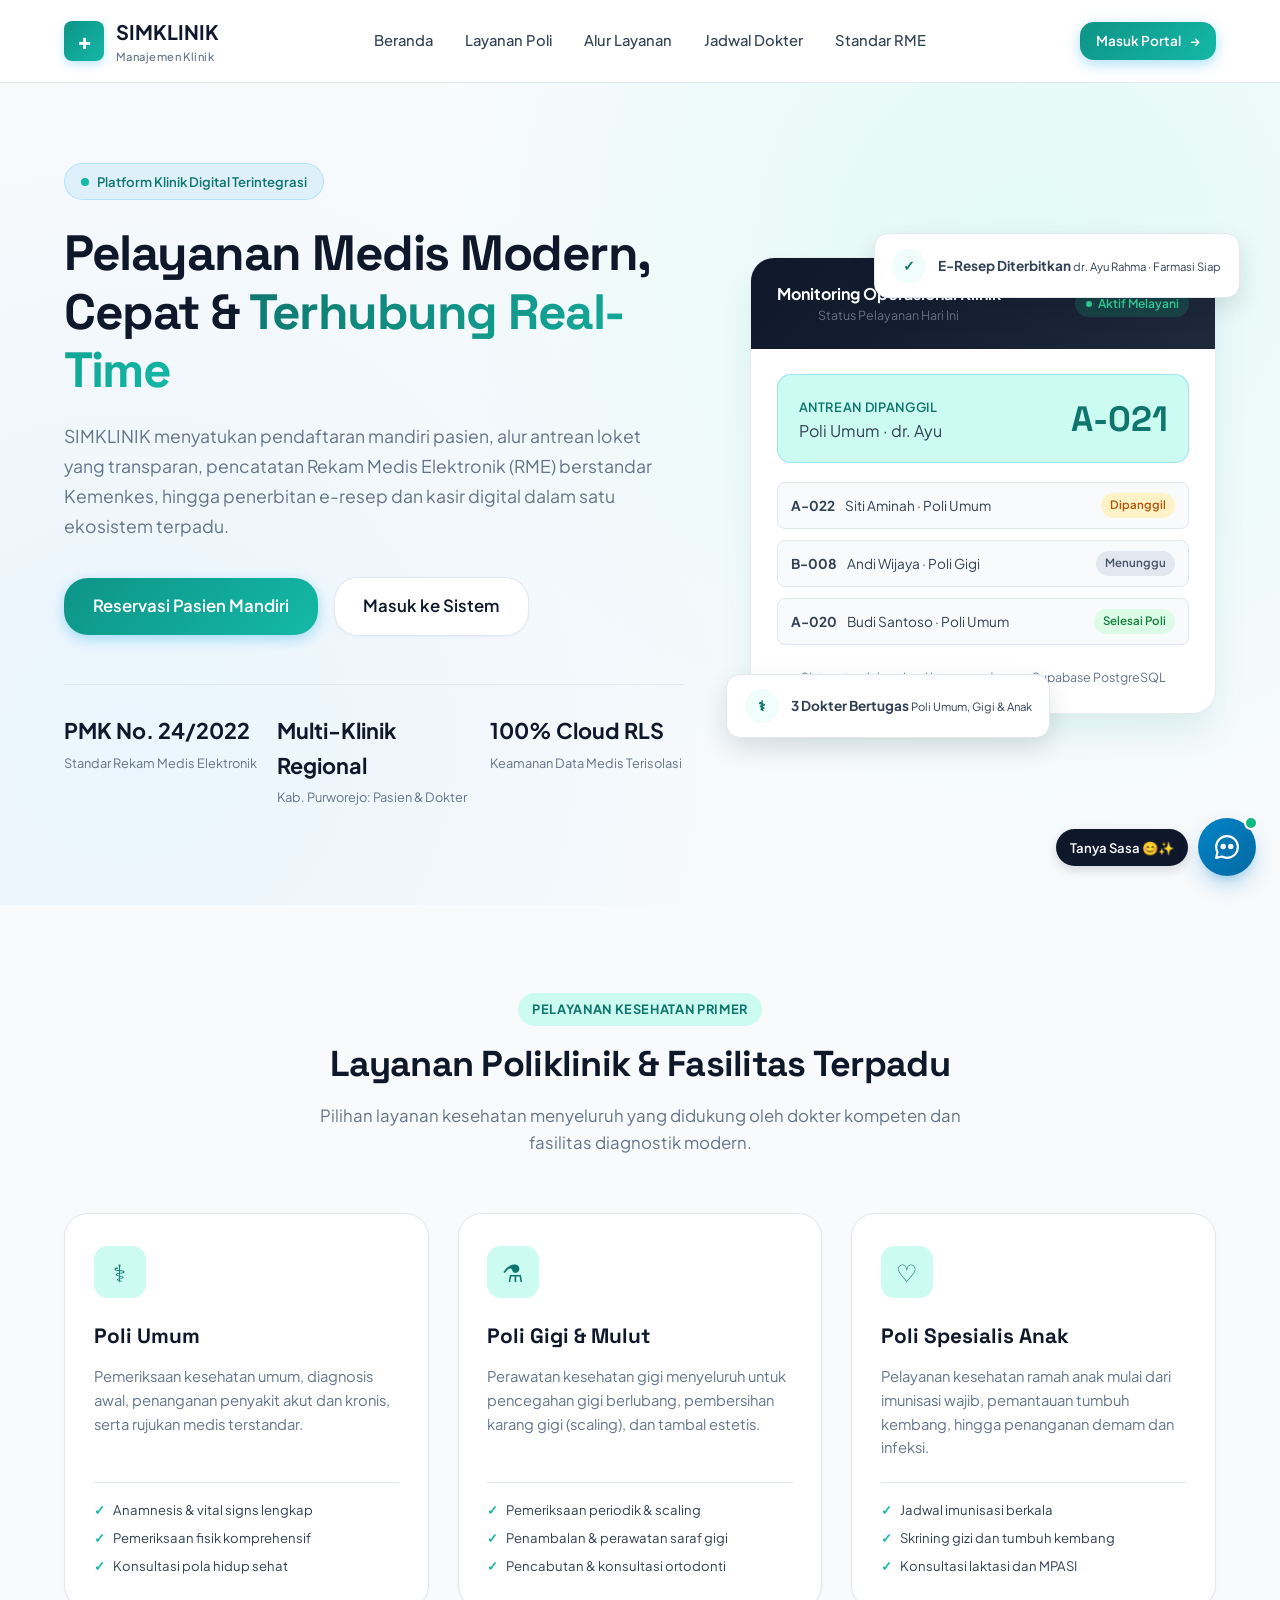
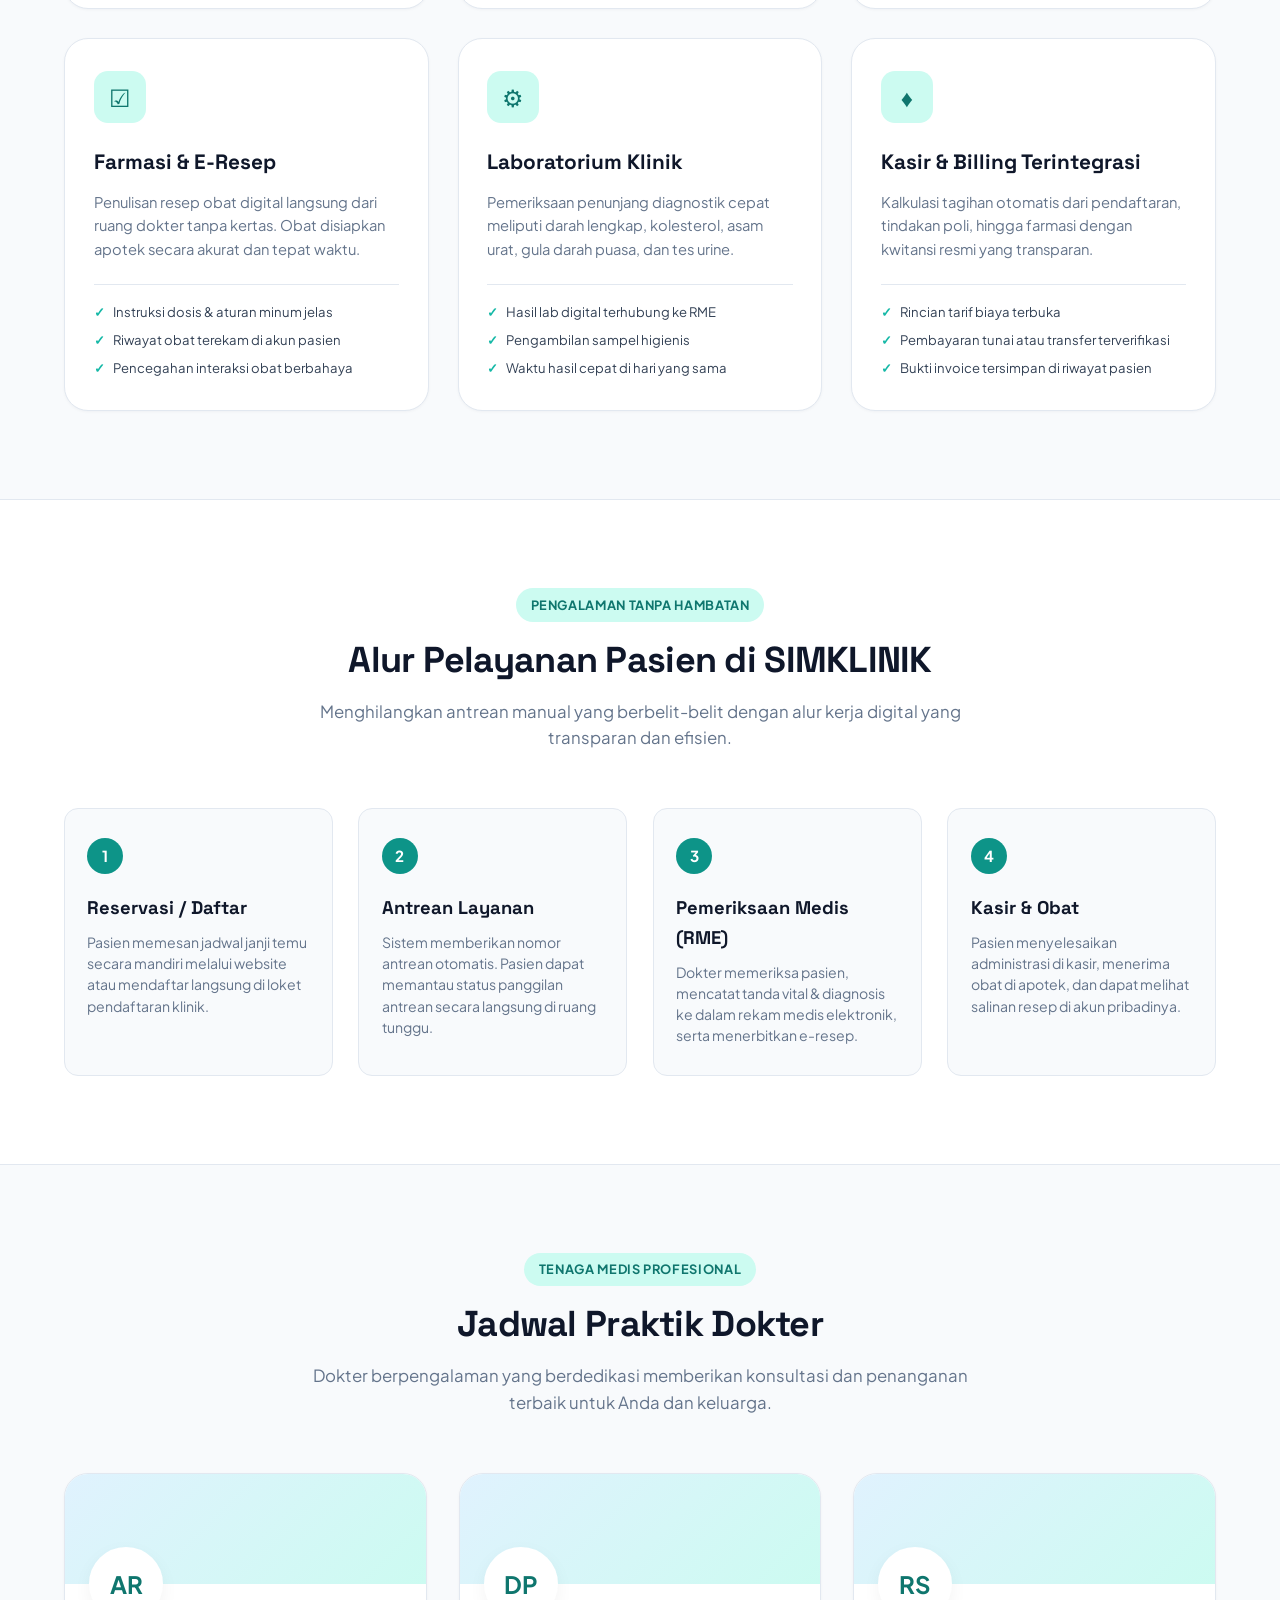
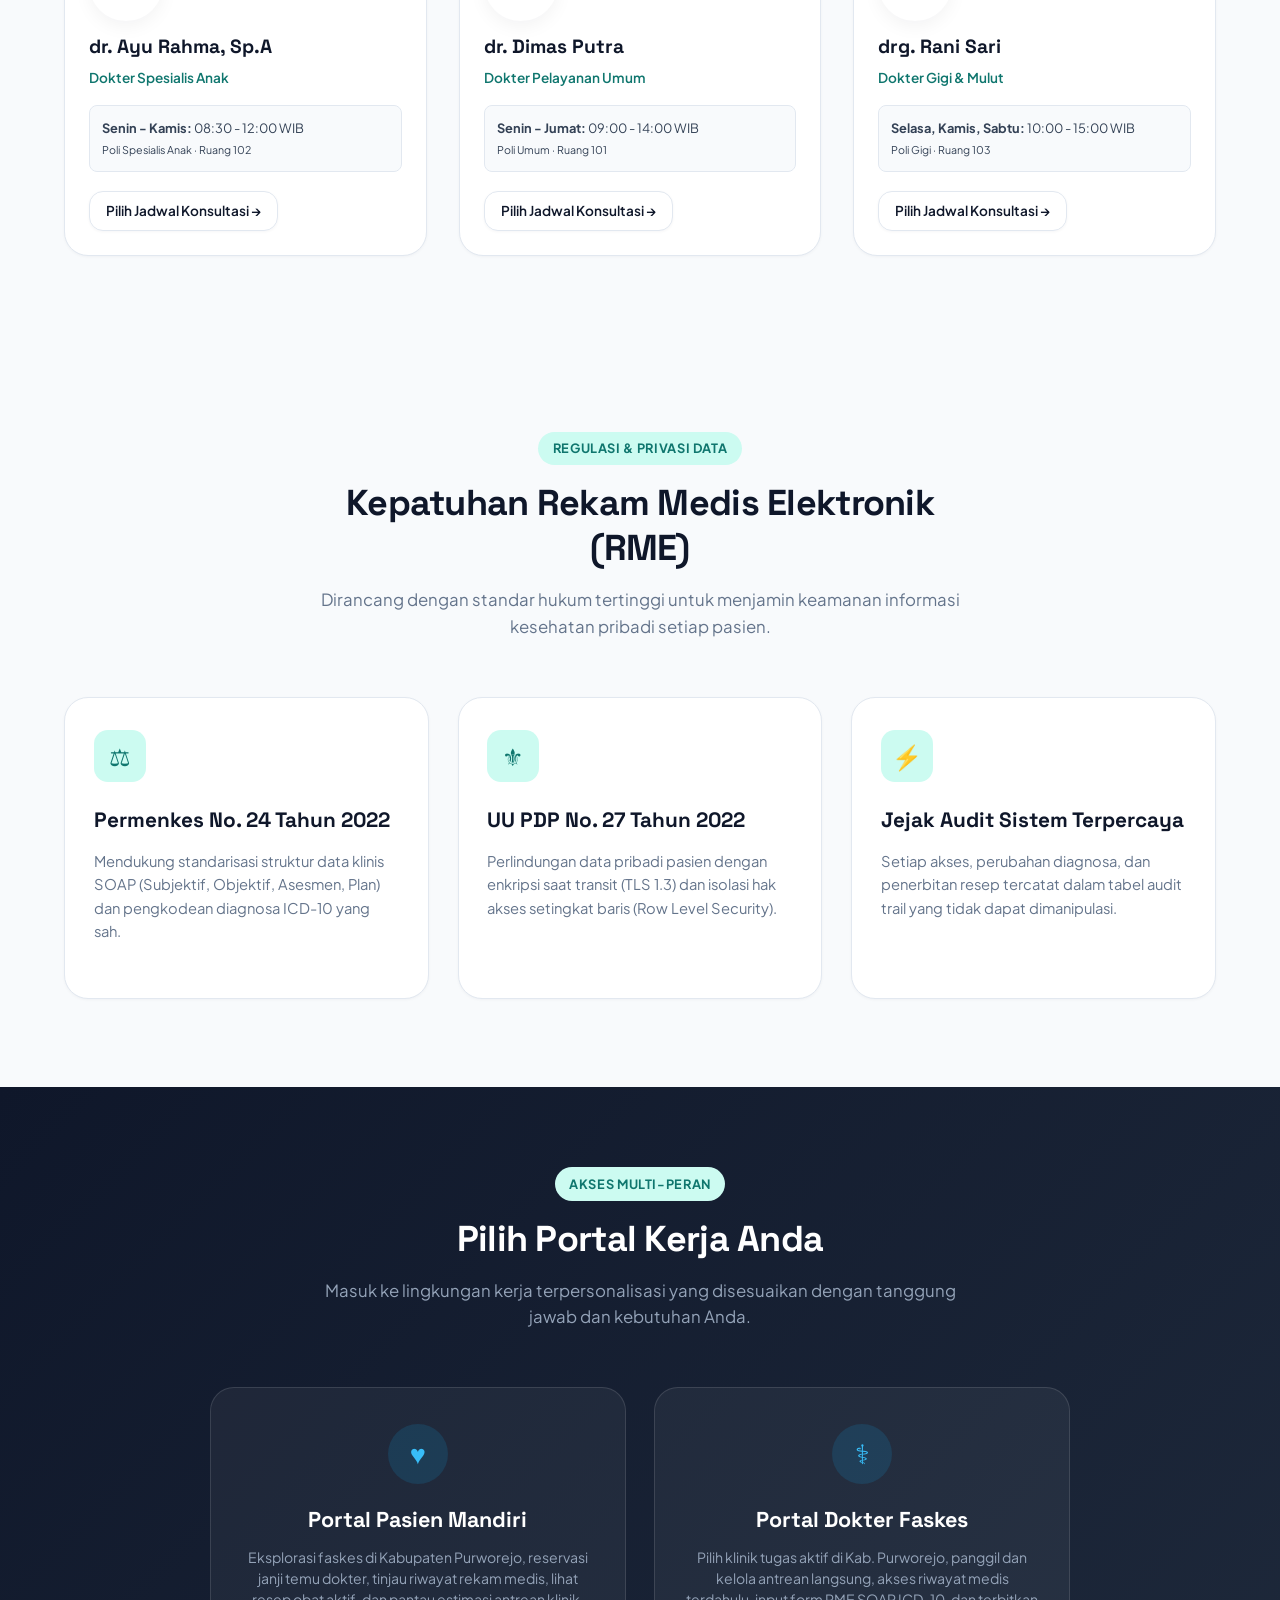
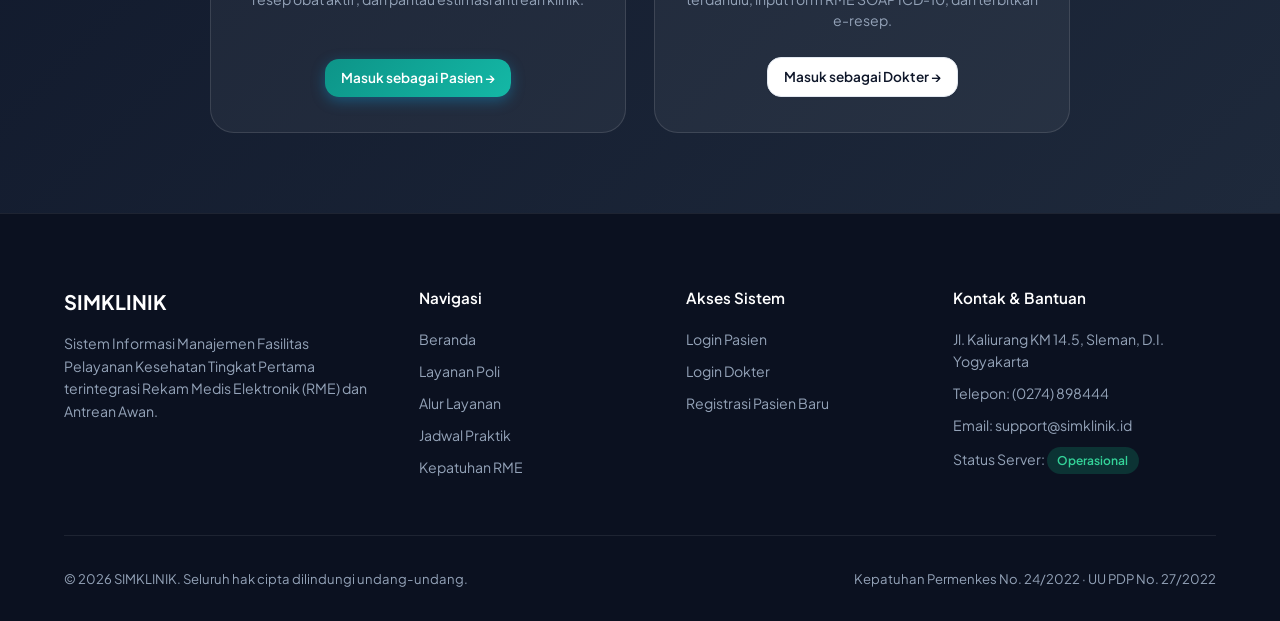
==== index.html @ dd44f73e "refactor: clean unused code, streamline to 2-role Purworejo multi-clinic architecture, and publish P" ====
<!doctype html>
<html lang="id">
  <head>
    <meta charset="UTF-8" />
    <meta name="viewport" content="width=device-width, initial-scale=1.0" />
    <meta
      name="description"
      content="SIMKLINIK - Sistem Informasi Manajemen Pelayanan Klinik Modern Terpadu dengan Rekam Medis Elektronik (RME) dan Antrean Real-time."
    />
    <title>SIMKLINIK — Sistem Informasi Manajemen Klinik Terpadu</title>
    <link rel="icon" href="data:image/svg+xml,<svg xmlns='http://www.w3.org/2000/svg' viewBox='0 0 24 24' fill='%230ea5e9'><path d='M19 10.5h-5.5V5a1.5 1.5 0 0 0-3 0v5.5H5a1.5 1.5 0 0 0 0 3h5.5V19a1.5 1.5 0 0 0 3 0v-5.5H19a1.5 1.5 0 0 0 0-3z'/></svg>" />

    <link rel="preconnect" href="https://fonts.googleapis.com" />
    <link rel="preconnect" href="https://fonts.gstatic.com" crossorigin />
    <link
      href="https://fonts.googleapis.com/css2?family=Plus+Jakarta+Sans:wght@400;500;600;700;800&family=Space+Grotesk:wght@600;700;800&display=swap"
      rel="stylesheet"
    />

    <link rel="stylesheet" href="assets/css/landing.css" />
    <link rel="stylesheet" href="assets/css/ai-chat.css" />
  </head>

  <body>
    <!-- ============================================================
         NAVBAR
    ============================================================ -->
    <header class="navbar">
      <div class="container nav-container">
        <a href="index.html" class="brand" aria-label="Beranda SIMKLINIK">
          <div class="brand-icon">+</div>
          <div class="brand-text">
            <span>SIMKLINIK</span>
            <small>Manajemen Klinik</small>
          </div>
        </a>

        <nav class="nav-links" id="navLinks" aria-label="Navigasi Utama">
          <a href="#hero" class="nav-link">Beranda</a>
          <a href="#layanan" class="nav-link">Layanan Poli</a>
          <a href="#alur" class="nav-link">Alur Layanan</a>
          <a href="#dokter" class="nav-link">Jadwal Dokter</a>
          <a href="#rme" class="nav-link">Standar RME</a>
        </nav>

        <div class="nav-actions">
          <a href="login.html" class="btn btn-primary btn-sm" id="navLoginBtn">
            Masuk Portal <span>&rarr;</span>
          </a>
          <button
            class="mobile-menu-toggle"
            id="mobileMenuToggle"
            aria-label="Buka menu navigasi"
          >
            &#9776;
          </button>
        </div>
      </div>
    </header>

    <main>
      <!-- ============================================================
           HERO SECTION
      ============================================================ -->
      <section class="hero-section" id="hero">
        <div class="container hero-grid">
          <div class="hero-content">
            <div class="hero-tag">
              <span class="hero-tag-pulse" aria-hidden="true"></span>
              <span>Platform Klinik Digital Terintegrasi</span>
            </div>

            <h1 class="hero-title">
              Pelayanan Medis Modern, Cepat &amp;
              <span class="hero-title-highlight">Terhubung Real-Time</span>
            </h1>

            <p class="hero-desc">
              SIMKLINIK menyatukan pendaftaran mandiri pasien, alur antrean loket
              yang transparan, pencatatan Rekam Medis Elektronik (RME) berstandar
              Kemenkes, hingga penerbitan e-resep dan kasir digital dalam satu
              ekosistem terpadu.
            </p>

            <div class="hero-cta">
              <a
                href="login.html?role=pasien"
                class="btn btn-primary btn-lg"
                id="heroPatientCta"
              >
                Reservasi Pasien Mandiri
              </a>
              <a href="login.html" class="btn btn-secondary btn-lg" id="heroLoginCta">
                Masuk ke Sistem
              </a>
            </div>

            <div class="hero-badges">
              <div class="badge-item">
                <strong>PMK No. 24/2022</strong>
                <span>Standar Rekam Medis Elektronik</span>
              </div>
              <div class="badge-item">
                <strong>Multi-Klinik Regional</strong>
                <span>Kab. Purworejo: Pasien &amp; Dokter</span>
              </div>
              <div class="badge-item">
                <strong>100% Cloud RLS</strong>
                <span>Keamanan Data Medis Terisolasi</span>
              </div>
            </div>
          </div>

          <!-- Hero Widget Preview -->
          <div class="hero-widget">
            <!-- Decorative floating cards -->
            <div class="float-card float-card-top" aria-hidden="true">
              <div class="float-icon">&check;</div>
              <div>
                <strong>E-Resep Diterbitkan</strong>
                <small>dr. Ayu Rahma &middot; Farmasi Siap</small>
              </div>
            </div>

            <div class="preview-card">
              <div class="preview-card-header">
                <div>
                  <strong>Monitoring Operasional Klinik</strong>
                  <p class="preview-footer-note">Status Pelayanan Hari Ini</p>
                </div>
                <div class="preview-status">
                  <span class="preview-status-dot" aria-hidden="true"></span>
                  <span>Aktif Melayani</span>
                </div>
              </div>

              <div class="preview-card-body">
                <div class="queue-highlight">
                  <div>
                    <span class="queue-highlight-label">Antrean Dipanggil</span>
                    <p>Poli Umum &middot; dr. Ayu</p>
                  </div>
                  <div class="queue-highlight-num">A-021</div>
                </div>

                <div class="queue-mini-list">
                  <div class="mini-row">
                    <div class="mini-row-left">
                      <strong>A-022</strong>
                      <span>Siti Aminah &middot; Poli Umum</span>
                    </div>
                    <span class="pill-status pill-called">Dipanggil</span>
                  </div>

                  <div class="mini-row">
                    <div class="mini-row-left">
                      <strong>B-008</strong>
                      <span>Andi Wijaya &middot; Poli Gigi</span>
                    </div>
                    <span class="pill-status pill-waiting">Menunggu</span>
                  </div>

                  <div class="mini-row">
                    <div class="mini-row-left">
                      <strong>A-020</strong>
                      <span>Budi Santoso &middot; Poli Umum</span>
                    </div>
                    <span class="pill-status pill-done">Selesai Poli</span>
                  </div>
                </div>

                <p class="preview-footer-note">
                  Sistem tersinkronisasi langsung dengan Supabase PostgreSQL
                </p>
              </div>
            </div>

            <div class="float-card float-card-bottom" aria-hidden="true">
              <div class="float-icon">&#9877;</div>
              <div>
                <strong>3 Dokter Bertugas</strong>
                <small>Poli Umum, Gigi &amp; Anak</small>
              </div>
            </div>
          </div>
        </div>
      </section>

      <!-- ============================================================
           SERVICES SECTION (LAYANAN POLI)
      ============================================================ -->
      <section class="section" id="layanan">
        <div class="container">
          <div class="section-header">
            <span class="section-badge">Pelayanan Kesehatan Primer</span>
            <h2 class="section-title">Layanan Poliklinik &amp; Fasilitas Terpadu</h2>
            <p class="section-desc">
              Pilihan layanan kesehatan menyeluruh yang didukung oleh dokter
              kompeten dan fasilitas diagnostik modern.
            </p>
          </div>

          <div class="services-grid">
            <article class="service-card">
              <div class="service-icon-box">&#9877;</div>
              <h3>Poli Umum</h3>
              <p>
                Pemeriksaan kesehatan umum, diagnosis awal, penanganan penyakit
                akut dan kronis, serta rujukan medis terstandar.
              </p>
              <ul class="service-features">
                <li>Anamnesis &amp; vital signs lengkap</li>
                <li>Pemeriksaan fisik komprehensif</li>
                <li>Konsultasi pola hidup sehat</li>
              </ul>
            </article>

            <article class="service-card">
              <div class="service-icon-box">&#9879;</div>
              <h3>Poli Gigi &amp; Mulut</h3>
              <p>
                Perawatan kesehatan gigi menyeluruh untuk pencegahan gigi
                berlubang, pembersihan karang gigi (scaling), dan tambal estetis.
              </p>
              <ul class="service-features">
                <li>Pemeriksaan periodik &amp; scaling</li>
                <li>Penambalan &amp; perawatan saraf gigi</li>
                <li>Pencabutan &amp; konsultasi ortodonti</li>
              </ul>
            </article>

            <article class="service-card">
              <div class="service-icon-box">&#9825;</div>
              <h3>Poli Spesialis Anak</h3>
              <p>
                Pelayanan kesehatan ramah anak mulai dari imunisasi wajib,
                pemantauan tumbuh kembang, hingga penanganan demam dan infeksi.
              </p>
              <ul class="service-features">
                <li>Jadwal imunisasi berkala</li>
                <li>Skrining gizi dan tumbuh kembang</li>
                <li>Konsultasi laktasi dan MPASI</li>
              </ul>
            </article>

            <article class="service-card">
              <div class="service-icon-box">&#9745;</div>
              <h3>Farmasi &amp; E-Resep</h3>
              <p>
                Penulisan resep obat digital langsung dari ruang dokter tanpa
                kertas. Obat disiapkan apotek secara akurat dan tepat waktu.
              </p>
              <ul class="service-features">
                <li>Instruksi dosis &amp; aturan minum jelas</li>
                <li>Riwayat obat terekam di akun pasien</li>
                <li>Pencegahan interaksi obat berbahaya</li>
              </ul>
            </article>

            <article class="service-card">
              <div class="service-icon-box">&#9881;</div>
              <h3>Laboratorium Klinik</h3>
              <p>
                Pemeriksaan penunjang diagnostik cepat meliputi darah lengkap,
                kolesterol, asam urat, gula darah puasa, dan tes urine.
              </p>
              <ul class="service-features">
                <li>Hasil lab digital terhubung ke RME</li>
                <li>Pengambilan sampel higienis</li>
                <li>Waktu hasil cepat di hari yang sama</li>
              </ul>
            </article>

            <article class="service-card">
              <div class="service-icon-box">&#9830;</div>
              <h3>Kasir &amp; Billing Terintegrasi</h3>
              <p>
                Kalkulasi tagihan otomatis dari pendaftaran, tindakan poli,
                hingga farmasi dengan kwitansi resmi yang transparan.
              </p>
              <ul class="service-features">
                <li>Rincian tarif biaya terbuka</li>
                <li>Pembayaran tunai atau transfer terverifikasi</li>
                <li>Bukti invoice tersimpan di riwayat pasien</li>
              </ul>
            </article>
          </div>
        </div>
      </section>

      <!-- ============================================================
           WORKFLOW SECTION (ALUR LAYANAN)
      ============================================================ -->
      <section class="section workflow-section" id="alur">
        <div class="container">
          <div class="section-header">
            <span class="section-badge">Pengalaman Tanpa Hambatan</span>
            <h2 class="section-title">Alur Pelayanan Pasien di SIMKLINIK</h2>
            <p class="section-desc">
              Menghilangkan antrean manual yang berbelit-belit dengan alur kerja
              digital yang transparan dan efisien.
            </p>
          </div>

          <div class="workflow-steps">
            <div class="workflow-step">
              <div class="step-number">1</div>
              <h4>Reservasi / Daftar</h4>
              <p>
                Pasien memesan jadwal janji temu secara mandiri melalui website
                atau mendaftar langsung di loket pendaftaran klinik.
              </p>
            </div>

            <div class="workflow-step">
              <div class="step-number">2</div>
              <h4>Antrean Layanan</h4>
              <p>
                Sistem memberikan nomor antrean otomatis. Pasien dapat memantau
                status panggilan antrean secara langsung di ruang tunggu.
              </p>
            </div>

            <div class="workflow-step">
              <div class="step-number">3</div>
              <h4>Pemeriksaan Medis (RME)</h4>
              <p>
                Dokter memeriksa pasien, mencatat tanda vital &amp; diagnosis
                ke dalam rekam medis elektronik, serta menerbitkan e-resep.
              </p>
            </div>

            <div class="workflow-step">
              <div class="step-number">4</div>
              <h4>Kasir &amp; Obat</h4>
              <p>
                Pasien menyelesaikan administrasi di kasir, menerima obat di
                apotek, dan dapat melihat salinan resep di akun pribadinya.
              </p>
            </div>
          </div>
        </div>
      </section>

      <!-- ============================================================
           DOCTORS SECTION (DOKTER & JADWAL)
      ============================================================ -->
      <section class="section" id="dokter">
        <div class="container">
          <div class="section-header">
            <span class="section-badge">Tenaga Medis Profesional</span>
            <h2 class="section-title">Jadwal Praktik Dokter</h2>
            <p class="section-desc">
              Dokter berpengalaman yang berdedikasi memberikan konsultasi dan
              penanganan terbaik untuk Anda dan keluarga.
            </p>
          </div>

          <div class="doctors-grid">
            <article class="doctor-card">
              <div class="doctor-card-top">
                <div class="doctor-avatar-circle">AR</div>
              </div>
              <div class="doctor-card-body">
                <h3 class="doctor-name">dr. Ayu Rahma, Sp.A</h3>
                <p class="doctor-spec">Dokter Spesialis Anak</p>
                <div class="doctor-schedule-box">
                  <strong>Senin - Kamis:</strong> 08:30 - 12:00 WIB<br />
                  <small>Poli Spesialis Anak &middot; Ruang 102</small>
                </div>
                <a
                  href="login.html?role=pasien"
                  class="btn btn-secondary btn-sm"
                >
                  Pilih Jadwal Konsultasi &rarr;
                </a>
              </div>
            </article>

            <article class="doctor-card">
              <div class="doctor-card-top">
                <div class="doctor-avatar-circle">DP</div>
              </div>
              <div class="doctor-card-body">
                <h3 class="doctor-name">dr. Dimas Putra</h3>
                <p class="doctor-spec">Dokter Pelayanan Umum</p>
                <div class="doctor-schedule-box">
                  <strong>Senin - Jumat:</strong> 09:00 - 14:00 WIB<br />
                  <small>Poli Umum &middot; Ruang 101</small>
                </div>
                <a
                  href="login.html?role=pasien"
                  class="btn btn-secondary btn-sm"
                >
                  Pilih Jadwal Konsultasi &rarr;
                </a>
              </div>
            </article>

            <article class="doctor-card">
              <div class="doctor-card-top">
                <div class="doctor-avatar-circle">RS</div>
              </div>
              <div class="doctor-card-body">
                <h3 class="doctor-name">drg. Rani Sari</h3>
                <p class="doctor-spec">Dokter Gigi &amp; Mulut</p>
                <div class="doctor-schedule-box">
                  <strong>Selasa, Kamis, Sabtu:</strong> 10:00 - 15:00 WIB<br />
                  <small>Poli Gigi &middot; Ruang 103</small>
                </div>
                <a
                  href="login.html?role=pasien"
                  class="btn btn-secondary btn-sm"
                >
                  Pilih Jadwal Konsultasi &rarr;
                </a>
              </div>
            </article>
          </div>
        </div>
      </section>

      <!-- ============================================================
           RME COMPLIANCE SECTION
      ============================================================ -->
      <section class="section" id="rme">
        <div class="container">
          <div class="section-header">
            <span class="section-badge">Regulasi &amp; Privasi Data</span>
            <h2 class="section-title">
              Kepatuhan Rekam Medis Elektronik (RME)
            </h2>
            <p class="section-desc">
              Dirancang dengan standar hukum tertinggi untuk menjamin keamanan
              informasi kesehatan pribadi setiap pasien.
            </p>
          </div>

          <div class="services-grid">
            <article class="service-card">
              <div class="service-icon-box">&#9878;</div>
              <h3>Permenkes No. 24 Tahun 2022</h3>
              <p>
                Mendukung standarisasi struktur data klinis SOAP (Subjektif,
                Objektif, Asesmen, Plan) dan pengkodean diagnosa ICD-10 yang sah.
              </p>
            </article>

            <article class="service-card">
              <div class="service-icon-box">&#9884;</div>
              <h3>UU PDP No. 27 Tahun 2022</h3>
              <p>
                Perlindungan data pribadi pasien dengan enkripsi saat transit
                (TLS 1.3) dan isolasi hak akses setingkat baris (Row Level
                Security).
              </p>
            </article>

            <article class="service-card">
              <div class="service-icon-box">&#9889;</div>
              <h3>Jejak Audit Sistem Terpercaya</h3>
              <p>
                Setiap akses, perubahan diagnosa, dan penerbitan resep tercatat
                dalam tabel audit trail yang tidak dapat dimanipulasi.
              </p>
            </article>
          </div>
        </div>
      </section>

      <!-- ============================================================
           ROLES PORTAL CTA
      ============================================================ -->
      <section class="roles-section">
        <div class="container">
          <div class="section-header">
            <span class="section-badge">Akses Multi-Peran</span>
            <h2 class="section-title">Pilih Portal Kerja Anda</h2>
            <p class="section-desc">
              Masuk ke lingkungan kerja terpersonalisasi yang disesuaikan dengan
              tanggung jawab dan kebutuhan Anda.
            </p>
          </div>

          <div class="roles-grid">
            <div class="role-portal-card">
              <div class="role-portal-icon">&#9829;</div>
              <h3>Portal Pasien Mandiri</h3>
              <p>
                Eksplorasi faskes di Kabupaten Purworejo, reservasi janji temu dokter, tinjau riwayat rekam medis, lihat
                resep obat aktif, dan pantau estimasi antrean klinik.
              </p>
              <a
                href="login.html?role=pasien"
                class="btn btn-primary btn-sm"
                id="portalPasienBtn"
              >
                Masuk sebagai Pasien &rarr;
              </a>
            </div>

            <div class="role-portal-card">
              <div class="role-portal-icon">&#9877;</div>
              <h3>Portal Dokter Faskes</h3>
              <p>
                Pilih klinik tugas aktif di Kab. Purworejo, panggil dan kelola antrean langsung, akses riwayat medis terdahulu, input form
                RME SOAP ICD-10, dan terbitkan e-resep.
              </p>
              <a
                href="login.html?role=dokter"
                class="btn btn-secondary btn-sm"
                id="portalDokterBtn"
              >
                Masuk sebagai Dokter &rarr;
              </a>
            </div>
          </div>
        </div>
      </section>
    </main>

    <!-- ============================================================
         FOOTER
    ============================================================ -->
    <footer class="footer">
      <div class="container">
        <div class="footer-grid">
          <div class="footer-brand">
            <h4>SIMKLINIK</h4>
            <p>
              Sistem Informasi Manajemen Fasilitas Pelayanan Kesehatan Tingkat
              Pertama terintegrasi Rekam Medis Elektronik (RME) dan Antrean
              Awan.
            </p>
          </div>

          <div class="footer-col">
            <h5>Navigasi</h5>
            <ul>
              <li><a href="#hero">Beranda</a></li>
              <li><a href="#layanan">Layanan Poli</a></li>
              <li><a href="#alur">Alur Layanan</a></li>
              <li><a href="#dokter">Jadwal Praktik</a></li>
              <li><a href="#rme">Kepatuhan RME</a></li>
            </ul>
          </div>

          <div class="footer-col">
            <h5>Akses Sistem</h5>
            <ul>
              <li><a href="login.html?role=pasien">Login Pasien</a></li>
              <li><a href="login.html?role=dokter">Login Dokter</a></li>
              <li><a href="login.html">Registrasi Pasien Baru</a></li>
            </ul>
          </div>

          <div class="footer-col">
            <h5>Kontak &amp; Bantuan</h5>
            <ul>
              <li>Jl. Kaliurang KM 14.5, Sleman, D.I. Yogyakarta</li>
              <li>Telepon: (0274) 898444</li>
              <li>Email: <a href="mailto:support@simklinik.id">support@simklinik.id</a></li>
              <li>Status Server: <span class="preview-status">Operasional</span></li>
            </ul>
          </div>
        </div>

        <div class="footer-bottom">
          <p>&copy; 2026 SIMKLINIK. Seluruh hak cipta dilindungi undang-undang.</p>
          <p>Kepatuhan Permenkes No. 24/2022 &middot; UU PDP No. 27/2022</p>
        </div>
      </div>
    </footer>

    <script src="assets/js/landing.js"></script>
    <script src="config/gemini.js"></script>
    <script src="assets/js/services/aiService.js"></script>
    <script src="assets/js/components/aiChatWidget.js"></script>
  </body>
</html>
---- assets/css/landing.css ----
/* ============================================================
   SIMKLINIK — LANDING PAGE STYLESHEET (landing.css)
   Clean, modern healthcare theme with responsive aesthetics.
   ============================================================ */

:root {
  --color-primary: #0d9488;
  --color-primary-dark: #0f766e;
  --color-primary-light: #ccfbf1;
  --color-teal: #14b8a6;
  --color-teal-dark: #0f766e;
  --color-teal-light: #f0fdfa;
  --color-navy: #0f172a;
  --color-slate: #334155;
  --color-muted: #64748b;
  --color-border: #e2e8f0;
  --color-bg: #f8fafc;
  --color-card-bg: #ffffff;
  --color-success: #10b981;
  --color-accent: #f59e0b;

  --font-family: 'Plus Jakarta Sans', -apple-system, BlinkMacSystemFont, 'Segoe UI', Roboto, sans-serif;
  --font-heading: 'Space Grotesk', 'Plus Jakarta Sans', sans-serif;

  --shadow-sm: 0 1px 3px rgba(15, 23, 42, 0.04);
  --shadow-md: 0 6px 20px -2px rgba(15, 23, 42, 0.06);
  --shadow-lg: 0 20px 35px -5px rgba(13, 148, 136, 0.12);
  --shadow-glow: 0 0 40px rgba(13, 148, 136, 0.18);

  --radius-sm: 8px;
  --radius-md: 14px;
  --radius-lg: 24px;
  --radius-full: 9999px;

  --transition-fast: 0.18s ease;
  --transition-normal: 0.28s cubic-bezier(0.16, 1, 0.3, 1);
}

*,
*::before,
*::after {
  box-sizing: border-box;
  margin: 0;
  padding: 0;
}

html {
  font-size: 16px;
  scroll-behavior: smooth;
}

body {
  font-family: var(--font-family);
  background-color: var(--color-bg);
  color: var(--color-slate);
  line-height: 1.6;
  overflow-x: hidden;
  -webkit-font-smoothing: antialiased;
}

a {
  color: inherit;
  text-decoration: none;
}

ul, ol {
  list-style: none;
}

button {
  font-family: inherit;
  border: none;
  background: none;
  cursor: pointer;
}

/* ============================================================
   CONTAINER & UTILITIES
   ============================================================ */
.container {
  width: 100%;
  max-width: 1200px;
  margin: 0 auto;
  padding: 0 1.5rem;
}

.section {
  padding: 5.5rem 0;
  position: relative;
}

.section-header {
  text-align: center;
  max-width: 680px;
  margin: 0 auto 3.5rem auto;
}

.section-badge {
  display: inline-flex;
  align-items: center;
  gap: 0.4rem;
  background: var(--color-primary-light);
  color: var(--color-primary-dark);
  font-size: 0.8rem;
  font-weight: 700;
  letter-spacing: 0.05em;
  text-transform: uppercase;
  padding: 0.4rem 0.9rem;
  border-radius: var(--radius-full);
  margin-bottom: 1rem;
}

.section-title {
  font-family: var(--font-heading);
  font-size: 2.25rem;
  font-weight: 700;
  color: var(--color-navy);
  letter-spacing: -0.02em;
  line-height: 1.25;
  margin-bottom: 1rem;
}

.section-desc {
  font-size: 1.05rem;
  color: var(--color-muted);
}

/* ============================================================
   BUTTONS
   ============================================================ */
.btn {
  display: inline-flex;
  align-items: center;
  justify-content: center;
  gap: 0.55rem;
  padding: 0.75rem 1.4rem;
  border-radius: var(--radius-md);
  font-size: 0.95rem;
  font-weight: 600;
  transition: all var(--transition-normal);
  cursor: pointer;
}

.btn-primary {
  background: linear-gradient(135deg, var(--color-primary), var(--color-teal));
  color: #ffffff;
  box-shadow: 0 4px 14px rgba(14, 165, 233, 0.35);
}

.btn-primary:hover {
  background: linear-gradient(135deg, var(--color-primary-dark), var(--color-teal-dark));
  box-shadow: 0 6px 20px rgba(14, 165, 233, 0.45);
  transform: translateY(-2px);
}

.btn-secondary {
  background: var(--color-card-bg);
  color: var(--color-navy);
  border: 1px solid var(--color-border);
  box-shadow: var(--shadow-sm);
}

.btn-secondary:hover {
  background: #f1f5f9;
  border-color: #cbd5e1;
  transform: translateY(-2px);
}

.btn-sm {
  padding: 0.5rem 1rem;
  font-size: 0.85rem;
}

.btn-lg {
  padding: 0.95rem 1.8rem;
  font-size: 1.05rem;
  border-radius: var(--radius-lg);
}

/* ============================================================
   NAVBAR
   ============================================================ */
.navbar {
  position: sticky;
  top: 0;
  z-index: 100;
  background: rgba(255, 255, 255, 0.92);
  backdrop-filter: blur(12px);
  -webkit-backdrop-filter: blur(12px);
  border-bottom: 1px solid var(--color-border);
  padding: 1rem 0;
  transition: all var(--transition-normal);
}

.nav-container {
  display: flex;
  align-items: center;
  justify-content: space-between;
}

.brand {
  display: flex;
  align-items: center;
  gap: 0.75rem;
  font-size: 1.25rem;
  font-weight: 700;
  color: var(--color-navy);
}

.brand-icon {
  width: 40px;
  height: 40px;
  border-radius: var(--radius-sm);
  background: linear-gradient(135deg, var(--color-primary), var(--color-teal));
  color: #ffffff;
  display: flex;
  align-items: center;
  justify-content: center;
  font-size: 1.4rem;
  font-weight: 800;
  box-shadow: 0 4px 10px rgba(14, 165, 233, 0.25);
}

.brand-text small {
  display: block;
  font-size: 0.7rem;
  font-weight: 500;
  color: var(--color-muted);
  letter-spacing: 0.04em;
}

.nav-links {
  display: flex;
  align-items: center;
  gap: 2rem;
}

.nav-link {
  font-size: 0.92rem;
  font-weight: 500;
  color: var(--color-slate);
  transition: color var(--transition-fast);
}

.nav-link:hover {
  color: var(--color-primary);
}

.nav-actions {
  display: flex;
  align-items: center;
  gap: 0.75rem;
}

.mobile-menu-toggle {
  display: none;
  padding: 0.5rem;
  font-size: 1.5rem;
  color: var(--color-navy);
}

/* ============================================================
   HERO SECTION
   ============================================================ */
.hero-section {
  padding: 5rem 0 6rem 0;
  background: radial-gradient(circle at 80% 20%, rgba(204, 251, 241, 0.5), transparent 50%),
              radial-gradient(circle at 10% 80%, rgba(224, 242, 254, 0.6), transparent 50%);
  position: relative;
  overflow: hidden;
}

.hero-grid {
  display: grid;
  grid-template-columns: 1.15fr 0.85fr;
  align-items: center;
  gap: 3.5rem;
}

.hero-content {
  max-width: 620px;
}

.hero-tag {
  display: inline-flex;
  align-items: center;
  gap: 0.5rem;
  background: rgba(14, 165, 233, 0.1);
  color: var(--color-primary-dark);
  font-size: 0.82rem;
  font-weight: 600;
  padding: 0.45rem 1rem;
  border-radius: var(--radius-full);
  margin-bottom: 1.5rem;
  border: 1px solid rgba(14, 165, 233, 0.2);
}

.hero-tag-pulse {
  width: 8px;
  height: 8px;
  background: var(--color-teal);
  border-radius: 50%;
  animation: pulse-ring 2s infinite;
}

@keyframes pulse-ring {
  0% { transform: scale(0.95); box-shadow: 0 0 0 0 rgba(20, 184, 166, 0.7); }
  70% { transform: scale(1.1); box-shadow: 0 0 0 6px rgba(20, 184, 166, 0); }
  100% { transform: scale(0.95); box-shadow: 0 0 0 0 rgba(20, 184, 166, 0); }
}

.hero-title {
  font-family: var(--font-heading);
  font-size: 3.1rem;
  font-weight: 800;
  color: var(--color-navy);
  line-height: 1.18;
  letter-spacing: -0.03em;
  margin-bottom: 1.4rem;
}

.hero-title-highlight {
  background: linear-gradient(135deg, var(--color-primary-dark), var(--color-teal));
  -webkit-background-clip: text;
  -webkit-text-fill-color: transparent;
}

.hero-desc {
  font-size: 1.1rem;
  color: var(--color-muted);
  line-height: 1.7;
  margin-bottom: 2.2rem;
}

.hero-cta {
  display: flex;
  flex-wrap: wrap;
  align-items: center;
  gap: 1rem;
  margin-bottom: 3rem;
}

.hero-badges {
  display: grid;
  grid-template-columns: repeat(3, 1fr);
  gap: 1.2rem;
  padding-top: 1.8rem;
  border-top: 1px solid var(--color-border);
}

.badge-item strong {
  display: block;
  font-size: 1.35rem;
  font-weight: 700;
  color: var(--color-navy);
}

.badge-item span {
  font-size: 0.8rem;
  color: var(--color-muted);
  line-height: 1.3;
}

/* ============================================================
   HERO CARD (LIVE PREVIEW WIDGET)
   ============================================================ */
.hero-widget {
  position: relative;
}

.preview-card {
  background: var(--color-card-bg);
  border: 1px solid rgba(226, 232, 240, 0.8);
  border-radius: var(--radius-lg);
  box-shadow: var(--shadow-lg);
  overflow: hidden;
  position: relative;
}

.preview-card-header {
  background: linear-gradient(135deg, #0f172a, #1e293b);
  color: #ffffff;
  padding: 1.4rem 1.6rem;
  display: flex;
  align-items: center;
  justify-content: space-between;
}

.preview-status {
  display: inline-flex;
  align-items: center;
  gap: 0.4rem;
  background: rgba(16, 185, 129, 0.2);
  color: #34d399;
  font-size: 0.75rem;
  font-weight: 600;
  padding: 0.25rem 0.65rem;
  border-radius: var(--radius-full);
}

.preview-status-dot {
  width: 6px;
  height: 6px;
  background: #34d399;
  border-radius: 50%;
}

.preview-card-body {
  padding: 1.6rem;
}

.queue-highlight {
  display: flex;
  align-items: center;
  justify-content: space-between;
  background: var(--color-primary-light);
  border: 1px solid rgba(14, 165, 233, 0.25);
  border-radius: var(--radius-md);
  padding: 1.1rem 1.3rem;
  margin-bottom: 1.2rem;
}

.queue-highlight-label {
  font-size: 0.8rem;
  font-weight: 600;
  color: var(--color-primary-dark);
  text-transform: uppercase;
  letter-spacing: 0.05em;
}

.queue-highlight-num {
  font-family: var(--font-heading);
  font-size: 2.2rem;
  font-weight: 800;
  color: var(--color-primary-dark);
  line-height: 1;
}

.queue-mini-list {
  display: flex;
  flex-direction: column;
  gap: 0.65rem;
  margin-bottom: 1.4rem;
}

.mini-row {
  display: flex;
  align-items: center;
  justify-content: space-between;
  padding: 0.65rem 0.85rem;
  background: #f8fafc;
  border-radius: var(--radius-sm);
  border: 1px solid var(--color-border);
  font-size: 0.85rem;
}

.mini-row-left {
  display: flex;
  align-items: center;
  gap: 0.6rem;
}

.pill-status {
  font-size: 0.72rem;
  font-weight: 600;
  padding: 0.2rem 0.55rem;
  border-radius: var(--radius-full);
}

.pill-called {
  background: #fef3c7;
  color: #b45309;
}

.pill-waiting {
  background: #e2e8f0;
  color: #475569;
}

.pill-done {
  background: #dcfce7;
  color: #15803d;
}

.preview-footer-note {
  text-align: center;
  font-size: 0.78rem;
  color: var(--color-muted);
}

/* Float card decoration */
.float-card {
  position: absolute;
  background: #ffffff;
  padding: 0.9rem 1.1rem;
  border-radius: var(--radius-md);
  box-shadow: 0 10px 25px rgba(15, 23, 42, 0.12);
  border: 1px solid var(--color-border);
  display: flex;
  align-items: center;
  gap: 0.75rem;
  font-size: 0.85rem;
  z-index: 2;
}

.float-card-top {
  top: -1.5rem;
  right: -1.5rem;
}

.float-card-bottom {
  bottom: -1.5rem;
  left: -1.5rem;
}

.float-icon {
  width: 34px;
  height: 34px;
  border-radius: 50%;
  background: var(--color-teal-light);
  color: var(--color-teal-dark);
  display: flex;
  align-items: center;
  justify-content: center;
  font-weight: 700;
}

/* ============================================================
   SERVICES SECTION (POLI)
   ============================================================ */
.services-grid {
  display: grid;
  grid-template-columns: repeat(auto-fit, minmax(280px, 1fr));
  gap: 1.8rem;
}

.service-card {
  background: var(--color-card-bg);
  border: 1px solid var(--color-border);
  border-radius: var(--radius-lg);
  padding: 2rem 1.8rem;
  transition: all var(--transition-normal);
  display: flex;
  flex-direction: column;
  box-shadow: var(--shadow-sm);
}

.service-card:hover {
  transform: translateY(-6px);
  border-color: rgba(14, 165, 233, 0.4);
  box-shadow: var(--shadow-lg);
}

.service-icon-box {
  width: 52px;
  height: 52px;
  border-radius: var(--radius-md);
  background: var(--color-primary-light);
  color: var(--color-primary-dark);
  display: flex;
  align-items: center;
  justify-content: center;
  font-size: 1.5rem;
  margin-bottom: 1.4rem;
}

.service-card h3 {
  font-family: var(--font-heading);
  font-size: 1.3rem;
  font-weight: 700;
  color: var(--color-navy);
  margin-bottom: 0.75rem;
}

.service-card p {
  font-size: 0.92rem;
  color: var(--color-muted);
  line-height: 1.6;
  margin-bottom: 1.4rem;
  flex-grow: 1;
}

.service-features {
  border-top: 1px solid var(--color-border);
  padding-top: 1rem;
  font-size: 0.82rem;
  color: var(--color-slate);
  display: flex;
  flex-direction: column;
  gap: 0.45rem;
}

.service-features li::before {
  content: "✓";
  color: var(--color-teal);
  font-weight: 700;
  margin-right: 0.5rem;
}

/* ============================================================
   WORKFLOW SECTION (ALUR LAYANAN)
   ============================================================ */
.workflow-section {
  background: #ffffff;
  border-top: 1px solid var(--color-border);
  border-bottom: 1px solid var(--color-border);
}

.workflow-steps {
  display: grid;
  grid-template-columns: repeat(4, 1fr);
  gap: 1.6rem;
  position: relative;
}

.workflow-step {
  background: var(--color-bg);
  border: 1px solid var(--color-border);
  border-radius: var(--radius-md);
  padding: 1.8rem 1.4rem;
  position: relative;
  transition: all var(--transition-normal);
}

.workflow-step:hover {
  border-color: var(--color-primary);
  transform: translateY(-4px);
  box-shadow: var(--shadow-md);
}

.step-number {
  width: 36px;
  height: 36px;
  border-radius: 50%;
  background: var(--color-primary);
  color: #ffffff;
  display: flex;
  align-items: center;
  justify-content: center;
  font-weight: 700;
  font-size: 0.95rem;
  margin-bottom: 1.2rem;
}

.workflow-step h4 {
  font-family: var(--font-heading);
  font-size: 1.15rem;
  font-weight: 700;
  color: var(--color-navy);
  margin-bottom: 0.6rem;
}

.workflow-step p {
  font-size: 0.88rem;
  color: var(--color-muted);
  line-height: 1.5;
}

/* ============================================================
   DOCTORS SECTION
   ============================================================ */
.doctors-grid {
  display: grid;
  grid-template-columns: repeat(auto-fit, minmax(280px, 1fr));
  gap: 2rem;
}

.doctor-card {
  background: var(--color-card-bg);
  border: 1px solid var(--color-border);
  border-radius: var(--radius-lg);
  overflow: hidden;
  box-shadow: var(--shadow-sm);
  transition: all var(--transition-normal);
}

.doctor-card:hover {
  transform: translateY(-5px);
  box-shadow: var(--shadow-lg);
}

.doctor-card-top {
  background: linear-gradient(135deg, #e0f2fe, #ccfbf1);
  height: 110px;
  position: relative;
  display: flex;
  align-items: flex-end;
  padding: 0 1.5rem;
}

.doctor-avatar-circle {
  width: 74px;
  height: 74px;
  border-radius: 50%;
  background: #ffffff;
  border: 3px solid #ffffff;
  box-shadow: var(--shadow-md);
  margin-bottom: -37px;
  display: flex;
  align-items: center;
  justify-content: center;
  font-size: 1.5rem;
  font-weight: 700;
  color: var(--color-primary-dark);
}

.doctor-card-body {
  padding: 3rem 1.5rem 1.5rem 1.5rem;
}

.doctor-name {
  font-family: var(--font-heading);
  font-size: 1.2rem;
  font-weight: 700;
  color: var(--color-navy);
  margin-bottom: 0.3rem;
}

.doctor-spec {
  font-size: 0.85rem;
  color: var(--color-teal-dark);
  font-weight: 600;
  margin-bottom: 1rem;
}

.doctor-schedule-box {
  background: #f8fafc;
  border: 1px solid var(--color-border);
  border-radius: var(--radius-sm);
  padding: 0.75rem;
  font-size: 0.8rem;
  color: var(--color-slate);
  margin-bottom: 1.2rem;
}

/* ============================================================
   ROLES CTA SECTION
   ============================================================ */
.roles-section {
  background: linear-gradient(135deg, #0f172a, #1e293b);
  color: #ffffff;
  padding: 5rem 0;
}

.roles-section .section-title {
  color: #ffffff;
}

.roles-section .section-desc {
  color: #94a3b8;
}

.roles-grid {
  display: grid;
  grid-template-columns: repeat(2, 1fr);
  max-width: 860px;
  margin: 0 auto;
  gap: 1.8rem;
}

.role-portal-card {
  background: rgba(255, 255, 255, 0.05);
  border: 1px solid rgba(255, 255, 255, 0.12);
  border-radius: var(--radius-lg);
  padding: 2.2rem 1.8rem;
  text-align: center;
  transition: all var(--transition-normal);
  display: flex;
  flex-direction: column;
  align-items: center;
}

.role-portal-card:hover {
  background: rgba(255, 255, 255, 0.09);
  border-color: rgba(14, 165, 233, 0.5);
  transform: translateY(-6px);
}

.role-portal-icon {
  width: 60px;
  height: 60px;
  border-radius: 50%;
  background: rgba(14, 165, 233, 0.15);
  color: #38bdf8;
  display: flex;
  align-items: center;
  justify-content: center;
  font-size: 1.7rem;
  margin-bottom: 1.2rem;
}

.role-portal-card h3 {
  font-family: var(--font-heading);
  font-size: 1.35rem;
  font-weight: 700;
  margin-bottom: 0.6rem;
}

.role-portal-card p {
  font-size: 0.88rem;
  color: #94a3b8;
  line-height: 1.5;
  margin-bottom: 1.6rem;
  flex-grow: 1;
}

/* ============================================================
   FOOTER
   ============================================================ */
.footer {
  background: #0b1120;
  color: #94a3b8;
  padding: 4.5rem 0 2rem 0;
  border-top: 1px solid rgba(255, 255, 255, 0.08);
}

.footer-grid {
  display: grid;
  grid-template-columns: 1.4fr 1fr 1fr 1.2fr;
  gap: 3rem;
  margin-bottom: 3.5rem;
}

.footer-brand h4 {
  font-size: 1.25rem;
  font-weight: 700;
  color: #ffffff;
  margin-bottom: 0.9rem;
}

.footer-brand p {
  font-size: 0.88rem;
  line-height: 1.6;
}

.footer-col h5 {
  font-size: 0.95rem;
  font-weight: 600;
  color: #ffffff;
  margin-bottom: 1.1rem;
}

.footer-col ul {
  display: flex;
  flex-direction: column;
  gap: 0.6rem;
  font-size: 0.88rem;
}

.footer-col a:hover {
  color: #38bdf8;
}

.footer-bottom {
  padding-top: 2rem;
  border-top: 1px solid rgba(255, 255, 255, 0.08);
  display: flex;
  align-items: center;
  justify-content: space-between;
  font-size: 0.82rem;
}

/* ============================================================
   RESPONSIVE DESIGN
   ============================================================ */
@media (max-width: 992px) {
  .hero-grid {
    grid-template-columns: 1fr;
    gap: 3rem;
  }
  .hero-content {
    max-width: 100%;
    text-align: center;
  }
  .hero-cta {
    justify-content: center;
  }
  .hero-badges {
    justify-content: center;
  }
  .workflow-steps {
    grid-template-columns: repeat(2, 1fr);
  }
  .roles-grid {
    grid-template-columns: 1fr;
  }
  .footer-grid {
    grid-template-columns: 1fr 1fr;
  }
}

@media (max-width: 768px) {
  .nav-links {
    display: none;
  }
  .nav-links.is-open {
    display: flex;
    flex-direction: column;
    position: absolute;
    top: 100%;
    left: 0;
    right: 0;
    background: #ffffff;
    padding: 1.5rem 2rem;
    box-shadow: 0 14px 28px rgba(15, 23, 42, 0.12);
    border-bottom: 1px solid var(--color-border);
    gap: 1.25rem;
    z-index: 99;
  }
  .mobile-menu-toggle {
    display: block;
  }
  .hero-title {
    font-size: 2.3rem;
  }
  .hero-badges {
    grid-template-columns: 1fr;
    text-align: center;
  }
  .workflow-steps {
    grid-template-columns: 1fr;
  }
  .float-card {
    display: none;
  }
  .footer-grid {
    grid-template-columns: 1fr;
    gap: 2rem;
  }
  .footer-bottom {
    flex-direction: column;
    gap: 1rem;
    text-align: center;
  }
}
---- assets/css/ai-chat.css ----
/* ==========================================================================
   SIMKLINIK - AI Chat Widget Stylesheet (Sasa Medical Assistant)
   Glassmorphism, Accessible, Zero Inline Styles
   ========================================================================== */

.ai-fab-container {
  position: fixed;
  bottom: 24px;
  right: 24px;
  z-index: 999;
  display: flex;
  align-items: center;
  gap: 10px;
}

.ai-fab-btn {
  width: 58px;
  height: 58px;
  border-radius: 50%;
  background: linear-gradient(135deg, #0284c7 0%, #0369a1 100%);
  color: #ffffff;
  border: none;
  box-shadow: 0 10px 25px -5px rgba(2, 132, 199, 0.4), 0 8px 10px -6px rgba(2, 132, 199, 0.2);
  display: flex;
  align-items: center;
  justify-content: center;
  cursor: pointer;
  transition: transform 0.2s cubic-bezier(0.34, 1.56, 0.64, 1), box-shadow 0.2s ease;
  position: relative;
}

.ai-fab-btn:hover {
  transform: scale(1.06);
  box-shadow: 0 14px 28px -4px rgba(2, 132, 199, 0.5);
}

.ai-fab-btn svg {
  width: 26px;
  height: 26px;
}

.ai-fab-badge {
  position: absolute;
  top: -2px;
  right: -2px;
  width: 14px;
  height: 14px;
  background-color: #10b981;
  border: 2px solid #ffffff;
  border-radius: 50%;
}

.ai-fab-label {
  background: #0f172a;
  color: #f8fafc;
  padding: 8px 14px;
  border-radius: 999px;
  font-size: 0.82rem;
  font-weight: 600;
  box-shadow: 0 4px 12px rgba(15, 23, 42, 0.15);
  pointer-events: none;
  animation: aiPulse 3s infinite;
}

@keyframes aiPulse {
  0%, 100% { opacity: 0.95; }
  50% { opacity: 0.75; }
}

/* Chat Drawer / Window */
.ai-chat-window {
  position: fixed;
  bottom: 96px;
  right: 24px;
  width: 390px;
  height: 580px;
  max-width: calc(100vw - 32px);
  max-height: calc(100vh - 120px);
  background: #ffffff;
  border-radius: 20px;
  box-shadow: 0 20px 40px -8px rgba(15, 23, 42, 0.2), 0 0 0 1px rgba(226, 232, 240, 0.8);
  display: flex;
  flex-direction: column;
  overflow: hidden;
  z-index: 1000;
  opacity: 0;
  pointer-events: none;
  transform: translateY(20px) scale(0.97);
  transition: opacity 0.25s ease, transform 0.25s cubic-bezier(0.16, 1, 0.3, 1);
}

.ai-chat-window.is-open {
  opacity: 1;
  pointer-events: auto;
  transform: translateY(0) scale(1);
}

/* Header */
.ai-chat-header {
  background: linear-gradient(135deg, #0f172a 0%, #1e293b 100%);
  color: #f8fafc;
  padding: 16px 18px;
  display: flex;
  align-items: center;
  justify-content: space-between;
}

.ai-chat-profile {
  display: flex;
  align-items: center;
  gap: 12px;
}

.ai-chat-avatar {
  width: 38px;
  height: 38px;
  border-radius: 50%;
  background: linear-gradient(135deg, #38bdf8 0%, #0284c7 100%);
  color: #ffffff;
  display: flex;
  align-items: center;
  justify-content: center;
  font-weight: 700;
  font-size: 1rem;
}

.ai-chat-title strong {
  display: block;
  font-size: 0.95rem;
  color: #ffffff;
}

.ai-chat-title small {
  font-size: 0.72rem;
  color: #38bdf8;
  display: flex;
  align-items: center;
  gap: 4px;
}

.ai-chat-title small::before {
  content: '';
  width: 6px;
  height: 6px;
  border-radius: 50%;
  background-color: #34d399;
}

.ai-chat-close-btn {
  background: transparent;
  border: none;
  color: #94a3b8;
  cursor: pointer;
  padding: 6px;
  border-radius: 8px;
  display: flex;
  align-items: center;
  justify-content: center;
}

.ai-chat-close-btn:hover {
  color: #ffffff;
  background: rgba(255, 255, 255, 0.1);
}

/* Disclaimer Bar */
.ai-disclaimer-bar {
  background-color: #f8fafc;
  border-bottom: 1px solid #e2e8f0;
  padding: 8px 14px;
  font-size: 0.72rem;
  color: #64748b;
  line-height: 1.35;
}

/* Messages Area */
.ai-chat-messages {
  flex: 1;
  overflow-y: auto;
  padding: 16px;
  display: flex;
  flex-direction: column;
  gap: 12px;
  background-color: #f8fafc;
}

.ai-message {
  display: flex;
  flex-direction: column;
  max-width: 86%;
  font-size: 0.88rem;
  line-height: 1.45;
}

.ai-message.user {
  align-self: flex-end;
  background-color: #0284c7;
  color: #ffffff;
  padding: 10px 14px;
  border-radius: 16px 16px 4px 16px;
}

.ai-message.bot {
  align-self: flex-start;
  background-color: #ffffff;
  color: #1e293b;
  padding: 12px 14px;
  border-radius: 16px 16px 16px 4px;
  border: 1px solid #e2e8f0;
  box-shadow: 0 2px 4px rgba(0, 0, 0, 0.03);
}

.ai-message.bot.emergency {
  border-left: 4px solid #ef4444;
  background-color: #fff1f2;
}

.ai-triage-badge {
  display: inline-block;
  padding: 3px 8px;
  border-radius: 6px;
  font-size: 0.75rem;
  font-weight: 700;
  margin-bottom: 6px;
}

.ai-triage-badge.ringan { background: #dcfce7; color: #166534; }
.ai-triage-badge.sedang { background: #fef9c3; color: #854d0e; }
.ai-triage-badge.darurat { background: #fee2e2; color: #991b1b; }

.ai-booking-cta-btn {
  display: inline-flex;
  align-items: center;
  gap: 6px;
  background: #0284c7;
  color: #ffffff;
  border: none;
  padding: 8px 12px;
  border-radius: 8px;
  font-size: 0.82rem;
  font-weight: 600;
  cursor: pointer;
  margin-top: 8px;
  text-decoration: none;
}

.ai-booking-cta-btn:hover {
  background: #0369a1;
}

/* Quick Chips */
.ai-quick-chips {
  padding: 8px 14px;
  display: flex;
  gap: 6px;
  overflow-x: auto;
  background: #ffffff;
  border-top: 1px solid #e2e8f0;
  scrollbar-width: none;
}

.ai-quick-chips::-webkit-scrollbar { display: none; }

.ai-chip-btn {
  white-space: nowrap;
  background: #f1f5f9;
  border: 1px solid #cbd5e1;
  color: #334155;
  padding: 6px 12px;
  border-radius: 999px;
  font-size: 0.76rem;
  cursor: pointer;
  transition: all 0.15s ease;
}

.ai-chip-btn:hover {
  background: #e2e8f0;
  color: #0f172a;
}

/* Input Bar */
.ai-chat-input-bar {
  padding: 12px 14px;
  background: #ffffff;
  border-top: 1px solid #e2e8f0;
  display: flex;
  align-items: center;
  gap: 8px;
}

.ai-chat-input {
  flex: 1;
  border: 1px solid #cbd5e1;
  border-radius: 20px;
  padding: 8px 14px;
  font-size: 0.88rem;
  outline: none;
  font-family: inherit;
}

.ai-chat-input:focus {
  border-color: #0284c7;
  box-shadow: 0 0 0 2px rgba(2, 132, 199, 0.15);
}

.ai-chat-send-btn {
  width: 36px;
  height: 36px;
  border-radius: 50%;
  background: #0284c7;
  color: #ffffff;
  border: none;
  cursor: pointer;
  display: flex;
  align-items: center;
  justify-content: center;
}

.ai-chat-send-btn:hover {
  background: #0369a1;
}

.ai-typing-indicator {
  display: flex;
  gap: 4px;
  padding: 6px 10px;
  align-self: flex-start;
  background: #e2e8f0;
  border-radius: 12px;
}

.ai-typing-dot {
  width: 6px;
  height: 6px;
  border-radius: 50%;
  background: #64748b;
  animation: typingBounce 1.4s infinite;
}

.ai-typing-dot:nth-child(2) { animation-delay: 0.2s; }
.ai-typing-dot:nth-child(3) { animation-delay: 0.4s; }

@keyframes typingBounce {
  0%, 80%, 100% { transform: translateY(0); }
  40% { transform: translateY(-4px); }
}

/* AI Medication Explainer */
.btn-ai-explain-med {
  margin-top: 8px;
  background: #0284c7;
  color: #ffffff;
  border: none;
  padding: 6px 12px;
  border-radius: 8px;
  font-size: 0.8rem;
  font-weight: 600;
  cursor: pointer;
  display: inline-flex;
  align-items: center;
  gap: 6px;
  text-decoration: none;
}
.btn-ai-explain-med:hover {
  background: #0369a1;
}
.ai-explainer-body {
  font-size: 0.9rem;
  line-height: 1.6;
  color: #1e293b;
  padding: 8px 0;
}
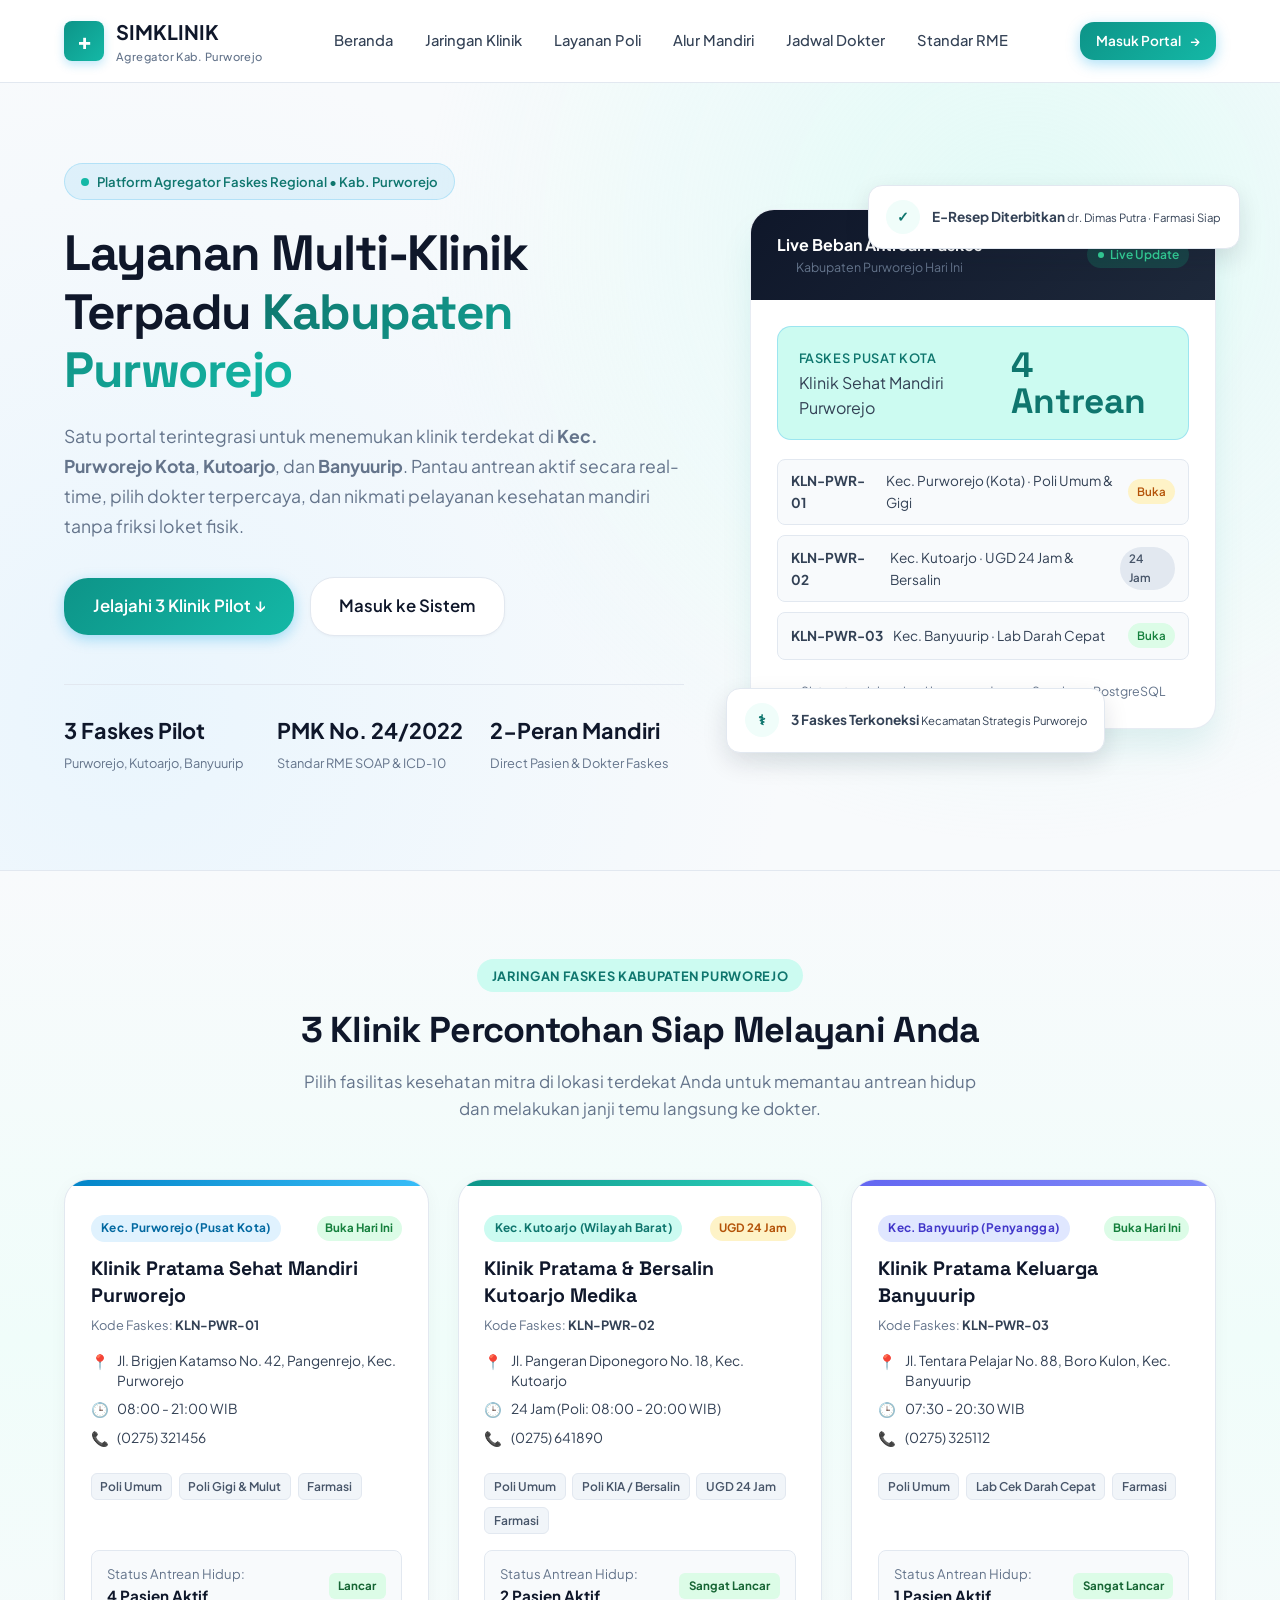
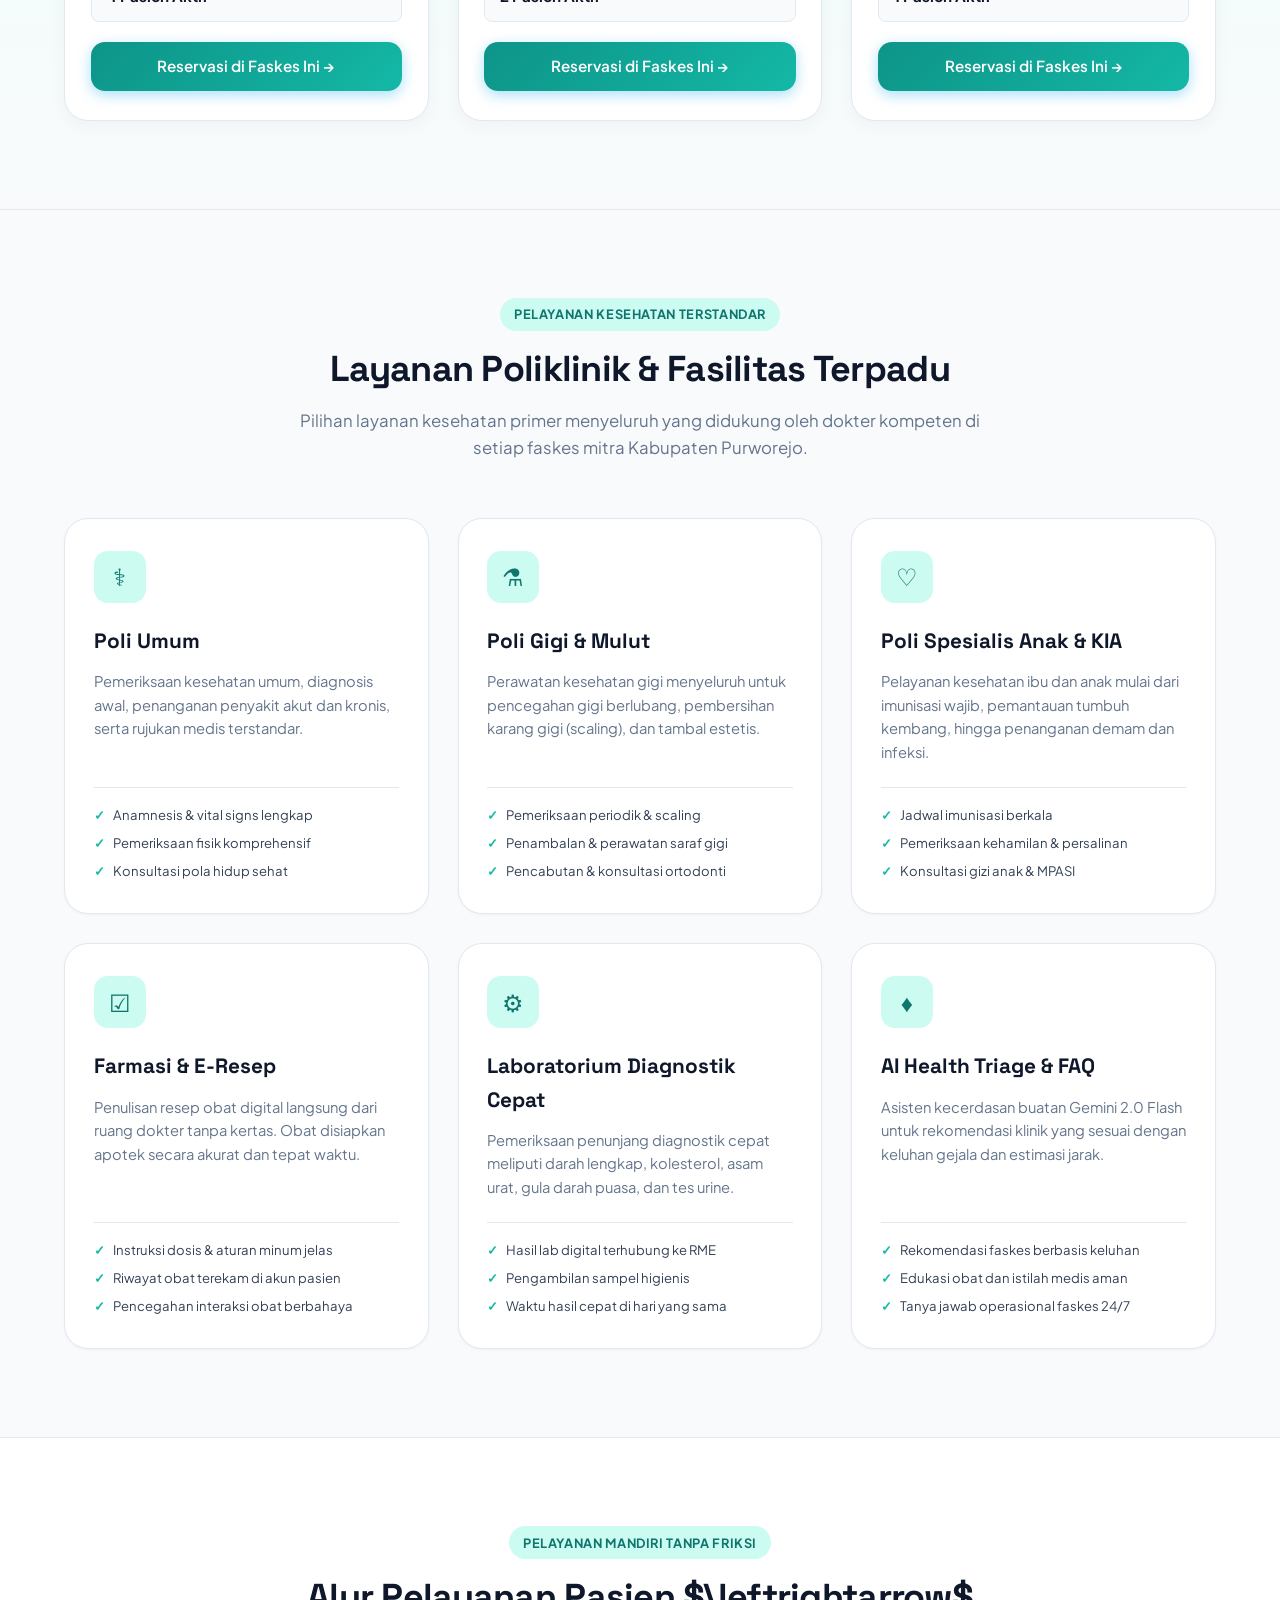
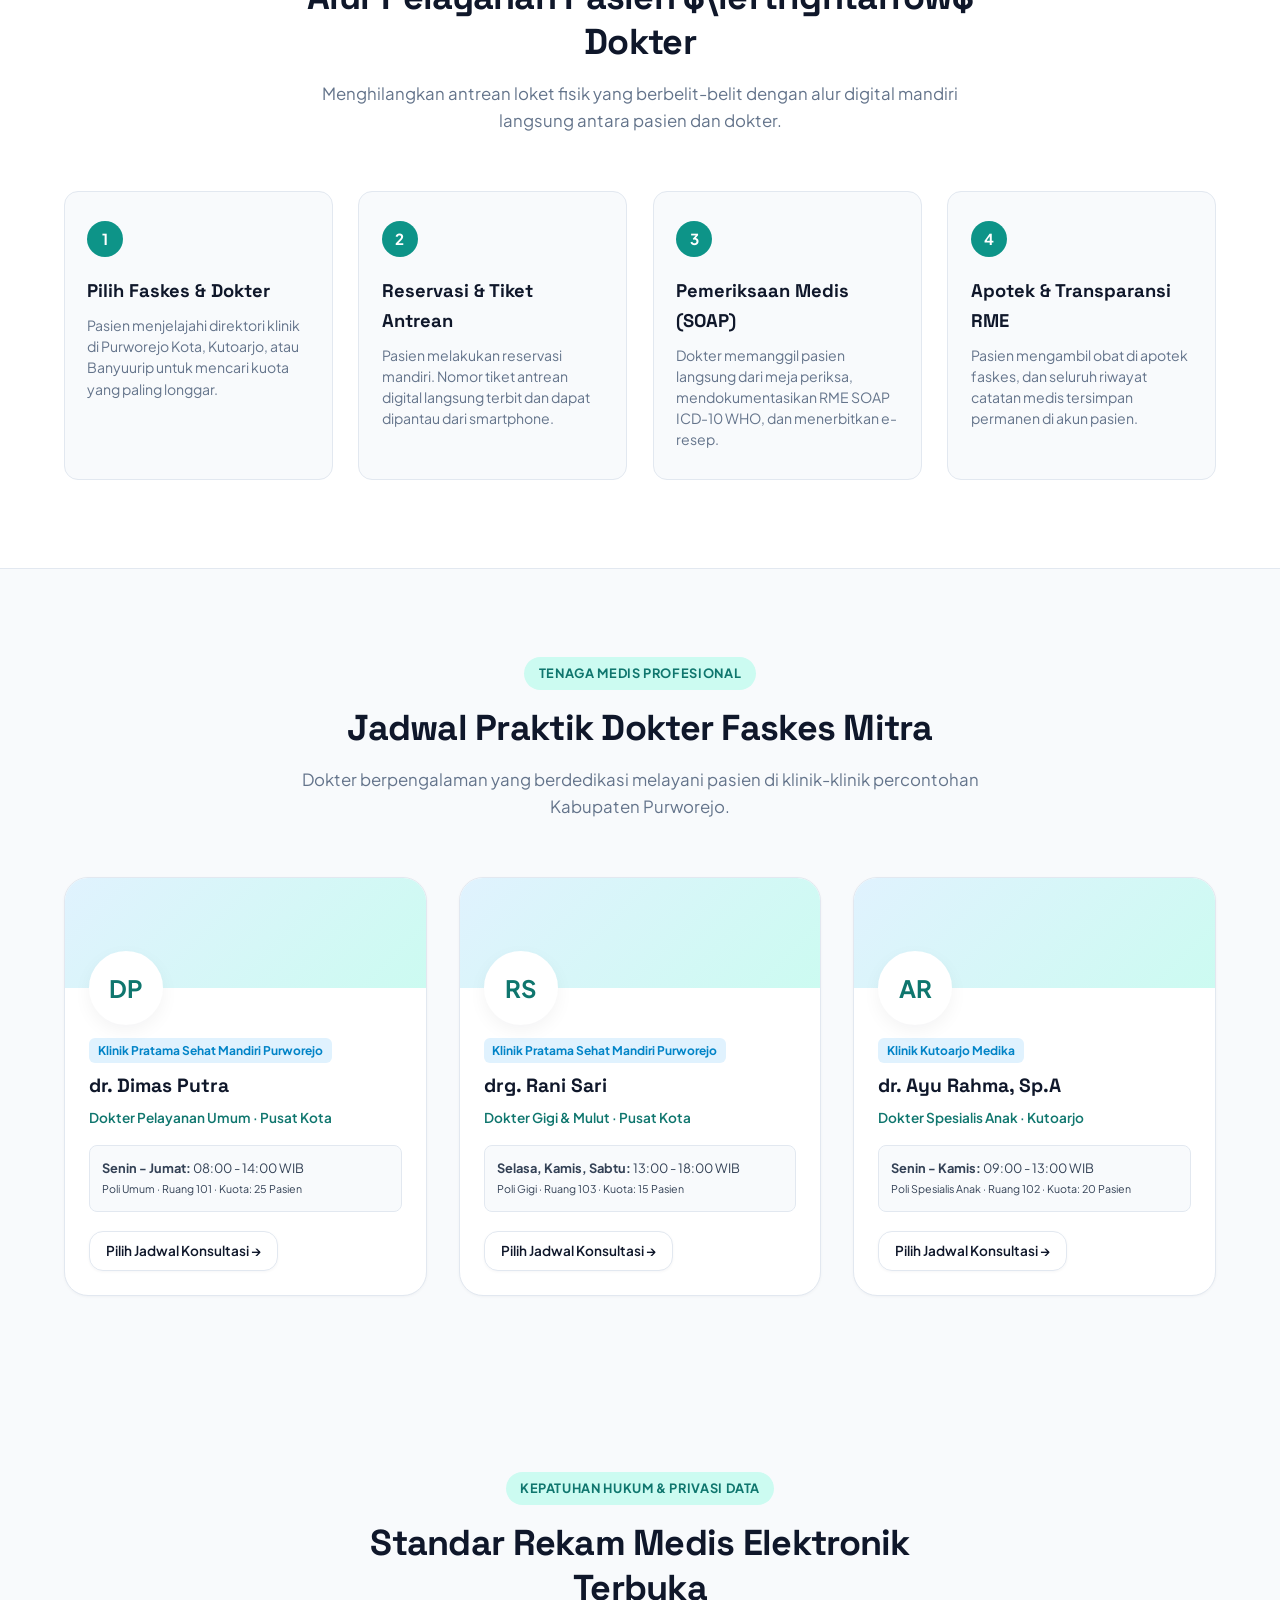
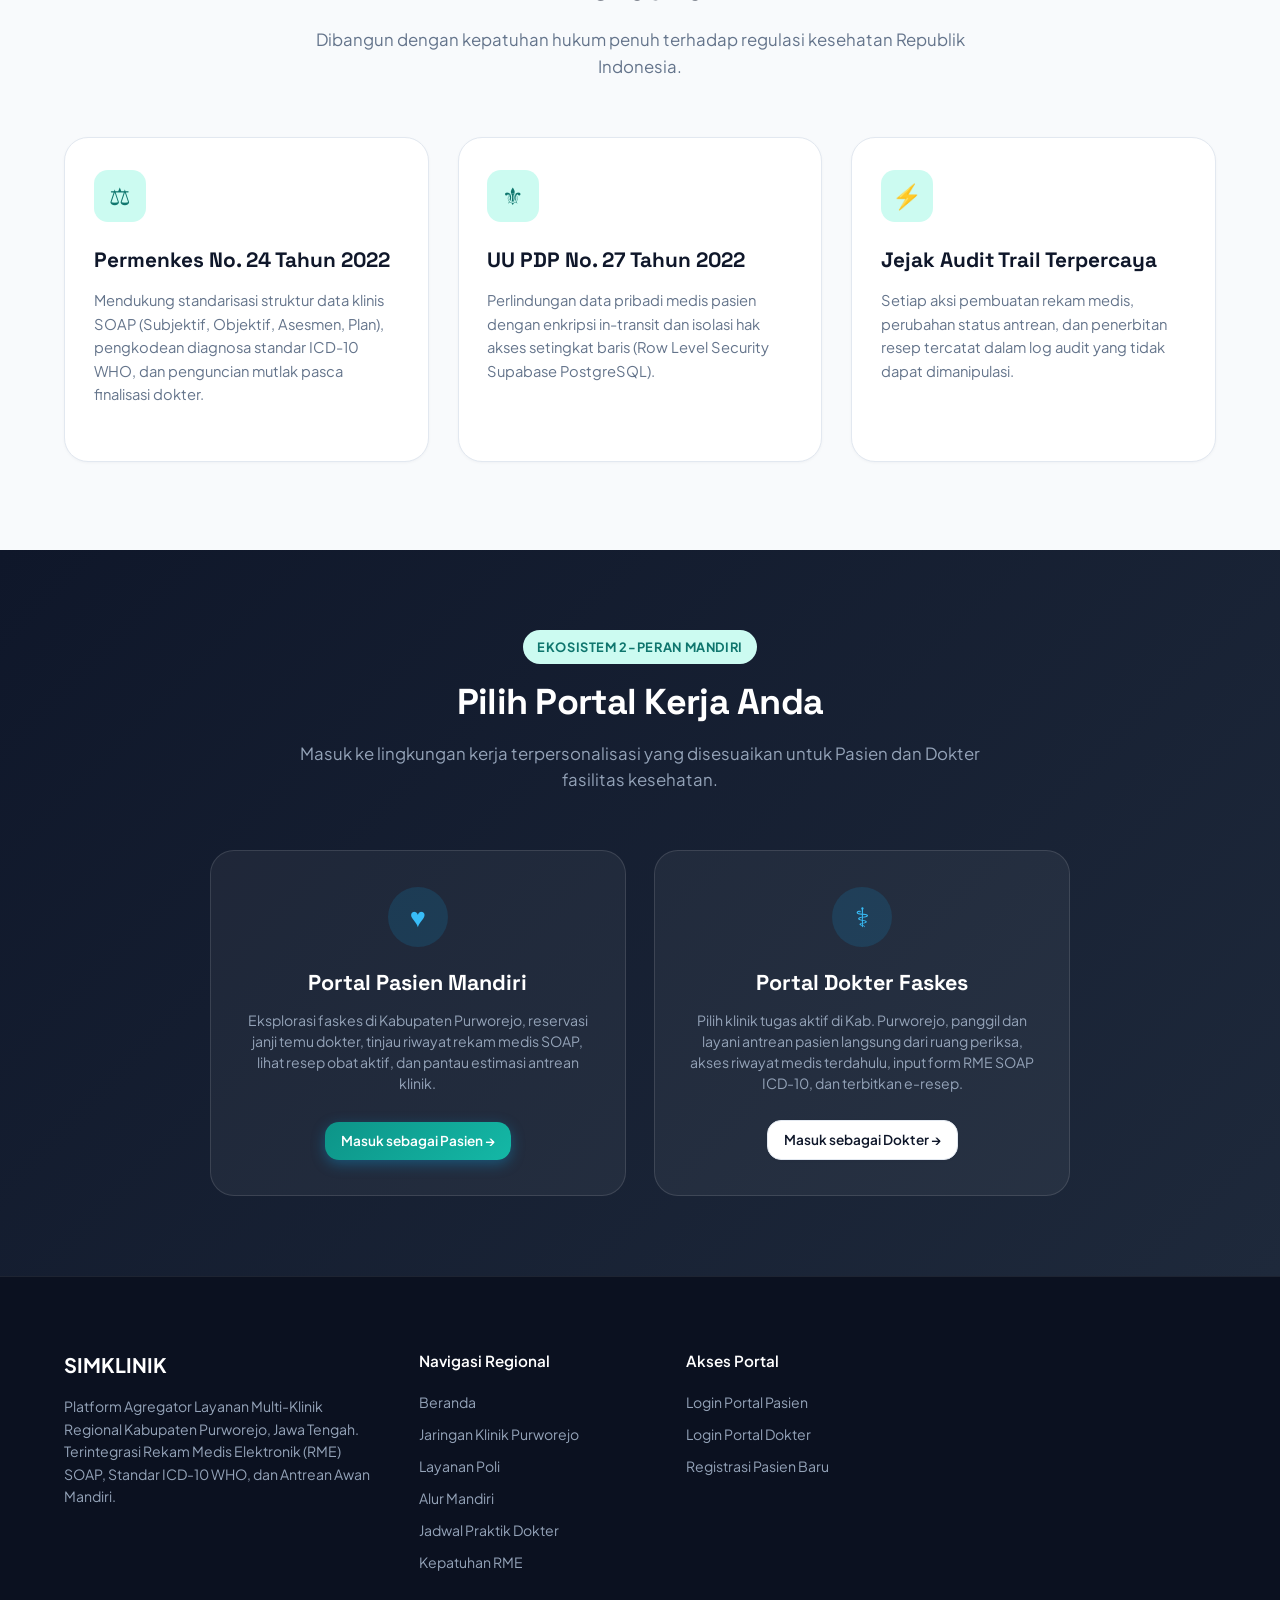
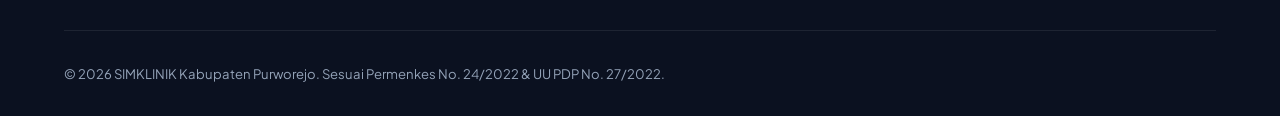
==== commit 84f9fff1: "feat(ui): redesign landing and login pages for Purworejo multi-clinic 2-role platform" ====
--- a/index.html
+++ b/index.html
@@ -5,9 +5,9 @@
     <meta name="viewport" content="width=device-width, initial-scale=1.0" />
     <meta
       name="description"
-      content="SIMKLINIK - Sistem Informasi Manajemen Pelayanan Klinik Modern Terpadu dengan Rekam Medis Elektronik (RME) dan Antrean Real-time."
+      content="SIMKLINIK - Platform Agregator Layanan Multi-Klinik Regional Kabupaten Purworejo. Temukan faskes di Purworejo Kota, Kutoarjo, dan Banyuurip dengan antrean real-time dan RME SOAP terstandar."
     />
-    <title>SIMKLINIK — Sistem Informasi Manajemen Klinik Terpadu</title>
+    <title>SIMKLINIK — Platform Agregator Multi-Klinik Regional Kabupaten Purworejo</title>
     <link rel="icon" href="data:image/svg+xml,<svg xmlns='http://www.w3.org/2000/svg' viewBox='0 0 24 24' fill='%230ea5e9'><path d='M19 10.5h-5.5V5a1.5 1.5 0 0 0-3 0v5.5H5a1.5 1.5 0 0 0 0 3h5.5V19a1.5 1.5 0 0 0 3 0v-5.5H19a1.5 1.5 0 0 0 0-3z'/></svg>" />
 
     <link rel="preconnect" href="https://fonts.googleapis.com" />
@@ -31,14 +31,15 @@
           <div class="brand-icon">+</div>
           <div class="brand-text">
             <span>SIMKLINIK</span>
-            <small>Manajemen Klinik</small>
+            <small>Agregator Kab. Purworejo</small>
           </div>
         </a>
 
         <nav class="nav-links" id="navLinks" aria-label="Navigasi Utama">
           <a href="#hero" class="nav-link">Beranda</a>
+          <a href="#klinik" class="nav-link">Jaringan Klinik</a>
           <a href="#layanan" class="nav-link">Layanan Poli</a>
-          <a href="#alur" class="nav-link">Alur Layanan</a>
+          <a href="#alur" class="nav-link">Alur Mandiri</a>
           <a href="#dokter" class="nav-link">Jadwal Dokter</a>
           <a href="#rme" class="nav-link">Standar RME</a>
         </nav>
@@ -67,28 +68,25 @@
           <div class="hero-content">
             <div class="hero-tag">
               <span class="hero-tag-pulse" aria-hidden="true"></span>
-              <span>Platform Klinik Digital Terintegrasi</span>
+              <span>Platform Agregator Faskes Regional • Kab. Purworejo</span>
             </div>
 
             <h1 class="hero-title">
-              Pelayanan Medis Modern, Cepat &amp;
-              <span class="hero-title-highlight">Terhubung Real-Time</span>
+              Layanan Multi-Klinik Terpadu
+              <span class="hero-title-highlight">Kabupaten Purworejo</span>
             </h1>
 
             <p class="hero-desc">
-              SIMKLINIK menyatukan pendaftaran mandiri pasien, alur antrean loket
-              yang transparan, pencatatan Rekam Medis Elektronik (RME) berstandar
-              Kemenkes, hingga penerbitan e-resep dan kasir digital dalam satu
-              ekosistem terpadu.
+              Satu portal terintegrasi untuk menemukan klinik terdekat di <strong>Kec. Purworejo Kota</strong>, <strong>Kutoarjo</strong>, dan <strong>Banyuurip</strong>. Pantau antrean aktif secara real-time, pilih dokter terpercaya, dan nikmati pelayanan kesehatan mandiri tanpa friksi loket fisik.
             </p>
 
             <div class="hero-cta">
               <a
-                href="login.html?role=pasien"
+                href="#klinik"
                 class="btn btn-primary btn-lg"
                 id="heroPatientCta"
               >
-                Reservasi Pasien Mandiri
+                Jelajahi 3 Klinik Pilot &darr;
               </a>
               <a href="login.html" class="btn btn-secondary btn-lg" id="heroLoginCta">
                 Masuk ke Sistem
@@ -97,16 +95,16 @@
 
             <div class="hero-badges">
               <div class="badge-item">
+                <strong>3 Faskes Pilot</strong>
+                <span>Purworejo, Kutoarjo, Banyuurip</span>
+              </div>
+              <div class="badge-item">
                 <strong>PMK No. 24/2022</strong>
-                <span>Standar Rekam Medis Elektronik</span>
+                <span>Standar RME SOAP &amp; ICD-10</span>
               </div>
               <div class="badge-item">
-                <strong>Multi-Klinik Regional</strong>
-                <span>Kab. Purworejo: Pasien &amp; Dokter</span>
-              </div>
-              <div class="badge-item">
-                <strong>100% Cloud RLS</strong>
-                <span>Keamanan Data Medis Terisolasi</span>
+                <strong>2-Peran Mandiri</strong>
+                <span>Direct Pasien &amp; Dokter Faskes</span>
               </div>
             </div>
           </div>
@@ -118,54 +116,54 @@
               <div class="float-icon">&check;</div>
               <div>
                 <strong>E-Resep Diterbitkan</strong>
-                <small>dr. Ayu Rahma &middot; Farmasi Siap</small>
+                <small>dr. Dimas Putra &middot; Farmasi Siap</small>
               </div>
             </div>
 
             <div class="preview-card">
               <div class="preview-card-header">
                 <div>
-                  <strong>Monitoring Operasional Klinik</strong>
-                  <p class="preview-footer-note">Status Pelayanan Hari Ini</p>
+                  <strong>Live Beban Antrean Faskes</strong>
+                  <p class="preview-footer-note">Kabupaten Purworejo Hari Ini</p>
                 </div>
                 <div class="preview-status">
                   <span class="preview-status-dot" aria-hidden="true"></span>
-                  <span>Aktif Melayani</span>
+                  <span>Live Update</span>
                 </div>
               </div>
 
               <div class="preview-card-body">
                 <div class="queue-highlight">
                   <div>
-                    <span class="queue-highlight-label">Antrean Dipanggil</span>
-                    <p>Poli Umum &middot; dr. Ayu</p>
+                    <span class="queue-highlight-label">Faskes Pusat Kota</span>
+                    <p>Klinik Sehat Mandiri Purworejo</p>
                   </div>
-                  <div class="queue-highlight-num">A-021</div>
+                  <div class="queue-highlight-num">4 Antrean</div>
                 </div>
 
                 <div class="queue-mini-list">
                   <div class="mini-row">
                     <div class="mini-row-left">
-                      <strong>A-022</strong>
-                      <span>Siti Aminah &middot; Poli Umum</span>
+                      <strong>KLN-PWR-01</strong>
+                      <span>Kec. Purworejo (Kota) &middot; Poli Umum &amp; Gigi</span>
                     </div>
-                    <span class="pill-status pill-called">Dipanggil</span>
+                    <span class="pill-status pill-called">Buka</span>
                   </div>
 
                   <div class="mini-row">
                     <div class="mini-row-left">
-                      <strong>B-008</strong>
-                      <span>Andi Wijaya &middot; Poli Gigi</span>
+                      <strong>KLN-PWR-02</strong>
+                      <span>Kec. Kutoarjo &middot; UGD 24 Jam &amp; Bersalin</span>
                     </div>
-                    <span class="pill-status pill-waiting">Menunggu</span>
+                    <span class="pill-status pill-waiting">24 Jam</span>
                   </div>
 
                   <div class="mini-row">
                     <div class="mini-row-left">
-                      <strong>A-020</strong>
-                      <span>Budi Santoso &middot; Poli Umum</span>
+                      <strong>KLN-PWR-03</strong>
+                      <span>Kec. Banyuurip &middot; Lab Darah Cepat</span>
                     </div>
-                    <span class="pill-status pill-done">Selesai Poli</span>
+                    <span class="pill-status pill-done">Buka</span>
                   </div>
                 </div>
 
@@ -178,10 +176,148 @@
             <div class="float-card float-card-bottom" aria-hidden="true">
               <div class="float-icon">&#9877;</div>
               <div>
-                <strong>3 Dokter Bertugas</strong>
-                <small>Poli Umum, Gigi &amp; Anak</small>
-              </div>
-            </div>
+                <strong>3 Faskes Terkoneksi</strong>
+                <small>Kecamatan Strategis Purworejo</small>
+              </div>
+            </div>
+          </div>
+        </div>
+      </section>
+
+      <!-- ============================================================
+           REGIONAL CLINICS SECTION (JARINGAN KLINIK PURWOREJO)
+      ============================================================ -->
+      <section class="section clinics-section" id="klinik">
+        <div class="container">
+          <div class="section-header">
+            <span class="section-badge">Jaringan Faskes Kabupaten Purworejo</span>
+            <h2 class="section-title">3 Klinik Percontohan Siap Melayani Anda</h2>
+            <p class="section-desc">
+              Pilih fasilitas kesehatan mitra di lokasi terdekat Anda untuk memantau antrean hidup dan melakukan janji temu langsung ke dokter.
+            </p>
+          </div>
+
+          <div class="clinics-landing-grid">
+            <!-- Clinic 1: Purworejo Kota -->
+            <article class="clinic-landing-card">
+              <div class="clinic-card-topbar clinic-topbar-pwr"></div>
+              <div class="clinic-card-inner">
+                <div class="clinic-header-row">
+                  <span class="district-badge badge-pwr">Kec. Purworejo (Pusat Kota)</span>
+                  <span class="clinic-status-pill pill-open">Buka Hari Ini</span>
+                </div>
+                <h3 class="clinic-card-name">Klinik Pratama Sehat Mandiri Purworejo</h3>
+                <p class="clinic-card-code">Kode Faskes: <strong>KLN-PWR-01</strong></p>
+                <div class="clinic-meta-item">
+                  <span class="meta-icon">📍</span>
+                  <span>Jl. Brigjen Katamso No. 42, Pangenrejo, Kec. Purworejo</span>
+                </div>
+                <div class="clinic-meta-item">
+                  <span class="meta-icon">🕒</span>
+                  <span>08:00 - 21:00 WIB</span>
+                </div>
+                <div class="clinic-meta-item">
+                  <span class="meta-icon">📞</span>
+                  <span>(0275) 321456</span>
+                </div>
+                <div class="clinic-facilities-tags">
+                  <span class="tag-facility">Poli Umum</span>
+                  <span class="tag-facility">Poli Gigi &amp; Mulut</span>
+                  <span class="tag-facility">Farmasi</span>
+                </div>
+                <div class="clinic-queue-meter">
+                  <div class="queue-meter-info">
+                    <span>Status Antrean Hidup:</span>
+                    <strong>4 Pasien Aktif</strong>
+                  </div>
+                  <span class="queue-meter-badge badge-good">Lancar</span>
+                </div>
+                <a href="login.html?role=pasien" class="btn btn-primary btn-block">
+                  Reservasi di Faskes Ini &rarr;
+                </a>
+              </div>
+            </article>
+
+            <!-- Clinic 2: Kutoarjo -->
+            <article class="clinic-landing-card">
+              <div class="clinic-card-topbar clinic-topbar-ktj"></div>
+              <div class="clinic-card-inner">
+                <div class="clinic-header-row">
+                  <span class="district-badge badge-ktj">Kec. Kutoarjo (Wilayah Barat)</span>
+                  <span class="clinic-status-pill pill-24h">UGD 24 Jam</span>
+                </div>
+                <h3 class="clinic-card-name">Klinik Pratama &amp; Bersalin Kutoarjo Medika</h3>
+                <p class="clinic-card-code">Kode Faskes: <strong>KLN-PWR-02</strong></p>
+                <div class="clinic-meta-item">
+                  <span class="meta-icon">📍</span>
+                  <span>Jl. Pangeran Diponegoro No. 18, Kec. Kutoarjo</span>
+                </div>
+                <div class="clinic-meta-item">
+                  <span class="meta-icon">🕒</span>
+                  <span>24 Jam (Poli: 08:00 - 20:00 WIB)</span>
+                </div>
+                <div class="clinic-meta-item">
+                  <span class="meta-icon">📞</span>
+                  <span>(0275) 641890</span>
+                </div>
+                <div class="clinic-facilities-tags">
+                  <span class="tag-facility">Poli Umum</span>
+                  <span class="tag-facility">Poli KIA / Bersalin</span>
+                  <span class="tag-facility">UGD 24 Jam</span>
+                  <span class="tag-facility">Farmasi</span>
+                </div>
+                <div class="clinic-queue-meter">
+                  <div class="queue-meter-info">
+                    <span>Status Antrean Hidup:</span>
+                    <strong>2 Pasien Aktif</strong>
+                  </div>
+                  <span class="queue-meter-badge badge-good">Sangat Lancar</span>
+                </div>
+                <a href="login.html?role=pasien" class="btn btn-primary btn-block">
+                  Reservasi di Faskes Ini &rarr;
+                </a>
+              </div>
+            </article>
+
+            <!-- Clinic 3: Banyuurip -->
+            <article class="clinic-landing-card">
+              <div class="clinic-card-topbar clinic-topbar-byu"></div>
+              <div class="clinic-card-inner">
+                <div class="clinic-header-row">
+                  <span class="district-badge badge-byu">Kec. Banyuurip (Penyangga)</span>
+                  <span class="clinic-status-pill pill-open">Buka Hari Ini</span>
+                </div>
+                <h3 class="clinic-card-name">Klinik Pratama Keluarga Banyuurip</h3>
+                <p class="clinic-card-code">Kode Faskes: <strong>KLN-PWR-03</strong></p>
+                <div class="clinic-meta-item">
+                  <span class="meta-icon">📍</span>
+                  <span>Jl. Tentara Pelajar No. 88, Boro Kulon, Kec. Banyuurip</span>
+                </div>
+                <div class="clinic-meta-item">
+                  <span class="meta-icon">🕒</span>
+                  <span>07:30 - 20:30 WIB</span>
+                </div>
+                <div class="clinic-meta-item">
+                  <span class="meta-icon">📞</span>
+                  <span>(0275) 325112</span>
+                </div>
+                <div class="clinic-facilities-tags">
+                  <span class="tag-facility">Poli Umum</span>
+                  <span class="tag-facility">Lab Cek Darah Cepat</span>
+                  <span class="tag-facility">Farmasi</span>
+                </div>
+                <div class="clinic-queue-meter">
+                  <div class="queue-meter-info">
+                    <span>Status Antrean Hidup:</span>
+                    <strong>1 Pasien Aktif</strong>
+                  </div>
+                  <span class="queue-meter-badge badge-good">Sangat Lancar</span>
+                </div>
+                <a href="login.html?role=pasien" class="btn btn-primary btn-block">
+                  Reservasi di Faskes Ini &rarr;
+                </a>
+              </div>
+            </article>
           </div>
         </div>
       </section>
@@ -192,11 +328,10 @@
       <section class="section" id="layanan">
         <div class="container">
           <div class="section-header">
-            <span class="section-badge">Pelayanan Kesehatan Primer</span>
+            <span class="section-badge">Pelayanan Kesehatan Terstandar</span>
             <h2 class="section-title">Layanan Poliklinik &amp; Fasilitas Terpadu</h2>
             <p class="section-desc">
-              Pilihan layanan kesehatan menyeluruh yang didukung oleh dokter
-              kompeten dan fasilitas diagnostik modern.
+              Pilihan layanan kesehatan primer menyeluruh yang didukung oleh dokter kompeten di setiap faskes mitra Kabupaten Purworejo.
             </p>
           </div>
 
@@ -205,8 +340,7 @@
               <div class="service-icon-box">&#9877;</div>
               <h3>Poli Umum</h3>
               <p>
-                Pemeriksaan kesehatan umum, diagnosis awal, penanganan penyakit
-                akut dan kronis, serta rujukan medis terstandar.
+                Pemeriksaan kesehatan umum, diagnosis awal, penanganan penyakit akut dan kronis, serta rujukan medis terstandar.
               </p>
               <ul class="service-features">
                 <li>Anamnesis &amp; vital signs lengkap</li>
@@ -219,8 +353,7 @@
               <div class="service-icon-box">&#9879;</div>
               <h3>Poli Gigi &amp; Mulut</h3>
               <p>
-                Perawatan kesehatan gigi menyeluruh untuk pencegahan gigi
-                berlubang, pembersihan karang gigi (scaling), dan tambal estetis.
+                Perawatan kesehatan gigi menyeluruh untuk pencegahan gigi berlubang, pembersihan karang gigi (scaling), dan tambal estetis.
               </p>
               <ul class="service-features">
                 <li>Pemeriksaan periodik &amp; scaling</li>
@@ -231,15 +364,14 @@
 
             <article class="service-card">
               <div class="service-icon-box">&#9825;</div>
-              <h3>Poli Spesialis Anak</h3>
-              <p>
-                Pelayanan kesehatan ramah anak mulai dari imunisasi wajib,
-                pemantauan tumbuh kembang, hingga penanganan demam dan infeksi.
+              <h3>Poli Spesialis Anak &amp; KIA</h3>
+              <p>
+                Pelayanan kesehatan ibu dan anak mulai dari imunisasi wajib, pemantauan tumbuh kembang, hingga penanganan demam dan infeksi.
               </p>
               <ul class="service-features">
                 <li>Jadwal imunisasi berkala</li>
-                <li>Skrining gizi dan tumbuh kembang</li>
-                <li>Konsultasi laktasi dan MPASI</li>
+                <li>Pemeriksaan kehamilan &amp; persalinan</li>
+                <li>Konsultasi gizi anak &amp; MPASI</li>
               </ul>
             </article>
 
@@ -247,8 +379,7 @@
               <div class="service-icon-box">&#9745;</div>
               <h3>Farmasi &amp; E-Resep</h3>
               <p>
-                Penulisan resep obat digital langsung dari ruang dokter tanpa
-                kertas. Obat disiapkan apotek secara akurat dan tepat waktu.
+                Penulisan resep obat digital langsung dari ruang dokter tanpa kertas. Obat disiapkan apotek secara akurat dan tepat waktu.
               </p>
               <ul class="service-features">
                 <li>Instruksi dosis &amp; aturan minum jelas</li>
@@ -259,10 +390,9 @@
 
             <article class="service-card">
               <div class="service-icon-box">&#9881;</div>
-              <h3>Laboratorium Klinik</h3>
-              <p>
-                Pemeriksaan penunjang diagnostik cepat meliputi darah lengkap,
-                kolesterol, asam urat, gula darah puasa, dan tes urine.
+              <h3>Laboratorium Diagnostik Cepat</h3>
+              <p>
+                Pemeriksaan penunjang diagnostik cepat meliputi darah lengkap, kolesterol, asam urat, gula darah puasa, dan tes urine.
               </p>
               <ul class="service-features">
                 <li>Hasil lab digital terhubung ke RME</li>
@@ -273,15 +403,14 @@
 
             <article class="service-card">
               <div class="service-icon-box">&#9830;</div>
-              <h3>Kasir &amp; Billing Terintegrasi</h3>
-              <p>
-                Kalkulasi tagihan otomatis dari pendaftaran, tindakan poli,
-                hingga farmasi dengan kwitansi resmi yang transparan.
+              <h3>AI Health Triage &amp; FAQ</h3>
+              <p>
+                Asisten kecerdasan buatan Gemini 2.0 Flash untuk rekomendasi klinik yang sesuai dengan keluhan gejala dan estimasi jarak.
               </p>
               <ul class="service-features">
-                <li>Rincian tarif biaya terbuka</li>
-                <li>Pembayaran tunai atau transfer terverifikasi</li>
-                <li>Bukti invoice tersimpan di riwayat pasien</li>
+                <li>Rekomendasi faskes berbasis keluhan</li>
+                <li>Edukasi obat dan istilah medis aman</li>
+                <li>Tanya jawab operasional faskes 24/7</li>
               </ul>
             </article>
           </div>
@@ -289,53 +418,48 @@
       </section>
 
       <!-- ============================================================
-           WORKFLOW SECTION (ALUR LAYANAN)
+           WORKFLOW SECTION (ALUR MANDIRI DIRECT 2-ROLE)
       ============================================================ -->
       <section class="section workflow-section" id="alur">
         <div class="container">
           <div class="section-header">
-            <span class="section-badge">Pengalaman Tanpa Hambatan</span>
-            <h2 class="section-title">Alur Pelayanan Pasien di SIMKLINIK</h2>
+            <span class="section-badge">Pelayanan Mandiri Tanpa Friksi</span>
+            <h2 class="section-title">Alur Pelayanan Pasien $\leftrightarrow$ Dokter</h2>
             <p class="section-desc">
-              Menghilangkan antrean manual yang berbelit-belit dengan alur kerja
-              digital yang transparan dan efisien.
+              Menghilangkan antrean loket fisik yang berbelit-belit dengan alur digital mandiri langsung antara pasien dan dokter.
             </p>
           </div>
 
           <div class="workflow-steps">
             <div class="workflow-step">
               <div class="step-number">1</div>
-              <h4>Reservasi / Daftar</h4>
-              <p>
-                Pasien memesan jadwal janji temu secara mandiri melalui website
-                atau mendaftar langsung di loket pendaftaran klinik.
+              <h4>Pilih Faskes &amp; Dokter</h4>
+              <p>
+                Pasien menjelajahi direktori klinik di Purworejo Kota, Kutoarjo, atau Banyuurip untuk mencari kuota yang paling longgar.
               </p>
             </div>
 
             <div class="workflow-step">
               <div class="step-number">2</div>
-              <h4>Antrean Layanan</h4>
-              <p>
-                Sistem memberikan nomor antrean otomatis. Pasien dapat memantau
-                status panggilan antrean secara langsung di ruang tunggu.
+              <h4>Reservasi &amp; Tiket Antrean</h4>
+              <p>
+                Pasien melakukan reservasi mandiri. Nomor tiket antrean digital langsung terbit dan dapat dipantau dari smartphone.
               </p>
             </div>
 
             <div class="workflow-step">
               <div class="step-number">3</div>
-              <h4>Pemeriksaan Medis (RME)</h4>
-              <p>
-                Dokter memeriksa pasien, mencatat tanda vital &amp; diagnosis
-                ke dalam rekam medis elektronik, serta menerbitkan e-resep.
+              <h4>Pemeriksaan Medis (SOAP)</h4>
+              <p>
+                Dokter memanggil pasien langsung dari meja periksa, mendokumentasikan RME SOAP ICD-10 WHO, dan menerbitkan e-resep.
               </p>
             </div>
 
             <div class="workflow-step">
               <div class="step-number">4</div>
-              <h4>Kasir &amp; Obat</h4>
-              <p>
-                Pasien menyelesaikan administrasi di kasir, menerima obat di
-                apotek, dan dapat melihat salinan resep di akun pribadinya.
+              <h4>Apotek &amp; Transparansi RME</h4>
+              <p>
+                Pasien mengambil obat di apotek faskes, dan seluruh riwayat catatan medis tersimpan permanen di akun pasien.
               </p>
             </div>
           </div>
@@ -343,30 +467,30 @@
       </section>
 
       <!-- ============================================================
-           DOCTORS SECTION (DOKTER & JADWAL)
+           DOCTORS SECTION (DOKTER & JADWAL PURWOREJO)
       ============================================================ -->
       <section class="section" id="dokter">
         <div class="container">
           <div class="section-header">
             <span class="section-badge">Tenaga Medis Profesional</span>
-            <h2 class="section-title">Jadwal Praktik Dokter</h2>
+            <h2 class="section-title">Jadwal Praktik Dokter Faskes Mitra</h2>
             <p class="section-desc">
-              Dokter berpengalaman yang berdedikasi memberikan konsultasi dan
-              penanganan terbaik untuk Anda dan keluarga.
+              Dokter berpengalaman yang berdedikasi melayani pasien di klinik-klinik percontohan Kabupaten Purworejo.
             </p>
           </div>
 
           <div class="doctors-grid">
             <article class="doctor-card">
               <div class="doctor-card-top">
-                <div class="doctor-avatar-circle">AR</div>
+                <div class="doctor-avatar-circle">DP</div>
               </div>
               <div class="doctor-card-body">
-                <h3 class="doctor-name">dr. Ayu Rahma, Sp.A</h3>
-                <p class="doctor-spec">Dokter Spesialis Anak</p>
+                <span class="doctor-clinic-tag">Klinik Pratama Sehat Mandiri Purworejo</span>
+                <h3 class="doctor-name">dr. Dimas Putra</h3>
+                <p class="doctor-spec">Dokter Pelayanan Umum &middot; Pusat Kota</p>
                 <div class="doctor-schedule-box">
-                  <strong>Senin - Kamis:</strong> 08:30 - 12:00 WIB<br />
-                  <small>Poli Spesialis Anak &middot; Ruang 102</small>
+                  <strong>Senin - Jumat:</strong> 08:00 - 14:00 WIB<br />
+                  <small>Poli Umum &middot; Ruang 101 &middot; Kuota: 25 Pasien</small>
                 </div>
                 <a
                   href="login.html?role=pasien"
@@ -379,14 +503,15 @@
 
             <article class="doctor-card">
               <div class="doctor-card-top">
-                <div class="doctor-avatar-circle">DP</div>
+                <div class="doctor-avatar-circle">RS</div>
               </div>
               <div class="doctor-card-body">
-                <h3 class="doctor-name">dr. Dimas Putra</h3>
-                <p class="doctor-spec">Dokter Pelayanan Umum</p>
+                <span class="doctor-clinic-tag">Klinik Pratama Sehat Mandiri Purworejo</span>
+                <h3 class="doctor-name">drg. Rani Sari</h3>
+                <p class="doctor-spec">Dokter Gigi &amp; Mulut &middot; Pusat Kota</p>
                 <div class="doctor-schedule-box">
-                  <strong>Senin - Jumat:</strong> 09:00 - 14:00 WIB<br />
-                  <small>Poli Umum &middot; Ruang 101</small>
+                  <strong>Selasa, Kamis, Sabtu:</strong> 13:00 - 18:00 WIB<br />
+                  <small>Poli Gigi &middot; Ruang 103 &middot; Kuota: 15 Pasien</small>
                 </div>
                 <a
                   href="login.html?role=pasien"
@@ -399,14 +524,15 @@
 
             <article class="doctor-card">
               <div class="doctor-card-top">
-                <div class="doctor-avatar-circle">RS</div>
+                <div class="doctor-avatar-circle">AR</div>
               </div>
               <div class="doctor-card-body">
-                <h3 class="doctor-name">drg. Rani Sari</h3>
-                <p class="doctor-spec">Dokter Gigi &amp; Mulut</p>
+                <span class="doctor-clinic-tag">Klinik Kutoarjo Medika</span>
+                <h3 class="doctor-name">dr. Ayu Rahma, Sp.A</h3>
+                <p class="doctor-spec">Dokter Spesialis Anak &middot; Kutoarjo</p>
                 <div class="doctor-schedule-box">
-                  <strong>Selasa, Kamis, Sabtu:</strong> 10:00 - 15:00 WIB<br />
-                  <small>Poli Gigi &middot; Ruang 103</small>
+                  <strong>Senin - Kamis:</strong> 09:00 - 13:00 WIB<br />
+                  <small>Poli Spesialis Anak &middot; Ruang 102 &middot; Kuota: 20 Pasien</small>
                 </div>
                 <a
                   href="login.html?role=pasien"
@@ -426,13 +552,12 @@
       <section class="section" id="rme">
         <div class="container">
           <div class="section-header">
-            <span class="section-badge">Regulasi &amp; Privasi Data</span>
+            <span class="section-badge">Kepatuhan Hukum &amp; Privasi Data</span>
             <h2 class="section-title">
-              Kepatuhan Rekam Medis Elektronik (RME)
+              Standar Rekam Medis Elektronik Terbuka
             </h2>
             <p class="section-desc">
-              Dirancang dengan standar hukum tertinggi untuk menjamin keamanan
-              informasi kesehatan pribadi setiap pasien.
+              Dibangun dengan kepatuhan hukum penuh terhadap regulasi kesehatan Republik Indonesia.
             </p>
           </div>
 
@@ -441,8 +566,7 @@
               <div class="service-icon-box">&#9878;</div>
               <h3>Permenkes No. 24 Tahun 2022</h3>
               <p>
-                Mendukung standarisasi struktur data klinis SOAP (Subjektif,
-                Objektif, Asesmen, Plan) dan pengkodean diagnosa ICD-10 yang sah.
+                Mendukung standarisasi struktur data klinis SOAP (Subjektif, Objektif, Asesmen, Plan), pengkodean diagnosa standar ICD-10 WHO, dan penguncian mutlak pasca finalisasi dokter.
               </p>
             </article>
 
@@ -450,18 +574,15 @@
               <div class="service-icon-box">&#9884;</div>
               <h3>UU PDP No. 27 Tahun 2022</h3>
               <p>
-                Perlindungan data pribadi pasien dengan enkripsi saat transit
-                (TLS 1.3) dan isolasi hak akses setingkat baris (Row Level
-                Security).
+                Perlindungan data pribadi medis pasien dengan enkripsi in-transit dan isolasi hak akses setingkat baris (Row Level Security Supabase PostgreSQL).
               </p>
             </article>
 
             <article class="service-card">
               <div class="service-icon-box">&#9889;</div>
-              <h3>Jejak Audit Sistem Terpercaya</h3>
-              <p>
-                Setiap akses, perubahan diagnosa, dan penerbitan resep tercatat
-                dalam tabel audit trail yang tidak dapat dimanipulasi.
+              <h3>Jejak Audit Trail Terpercaya</h3>
+              <p>
+                Setiap aksi pembuatan rekam medis, perubahan status antrean, dan penerbitan resep tercatat dalam log audit yang tidak dapat dimanipulasi.
               </p>
             </article>
           </div>
@@ -469,16 +590,15 @@
       </section>
 
       <!-- ============================================================
-           ROLES PORTAL CTA
+           ROLES PORTAL CTA (2-ROLE FOCUSED)
       ============================================================ -->
       <section class="roles-section">
         <div class="container">
           <div class="section-header">
-            <span class="section-badge">Akses Multi-Peran</span>
+            <span class="section-badge">Ekosistem 2-Peran Mandiri</span>
             <h2 class="section-title">Pilih Portal Kerja Anda</h2>
             <p class="section-desc">
-              Masuk ke lingkungan kerja terpersonalisasi yang disesuaikan dengan
-              tanggung jawab dan kebutuhan Anda.
+              Masuk ke lingkungan kerja terpersonalisasi yang disesuaikan untuk Pasien dan Dokter fasilitas kesehatan.
             </p>
           </div>
 
@@ -487,8 +607,7 @@
               <div class="role-portal-icon">&#9829;</div>
               <h3>Portal Pasien Mandiri</h3>
               <p>
-                Eksplorasi faskes di Kabupaten Purworejo, reservasi janji temu dokter, tinjau riwayat rekam medis, lihat
-                resep obat aktif, dan pantau estimasi antrean klinik.
+                Eksplorasi faskes di Kabupaten Purworejo, reservasi janji temu dokter, tinjau riwayat rekam medis SOAP, lihat resep obat aktif, dan pantau estimasi antrean klinik.
               </p>
               <a
                 href="login.html?role=pasien"
@@ -503,8 +622,7 @@
               <div class="role-portal-icon">&#9877;</div>
               <h3>Portal Dokter Faskes</h3>
               <p>
-                Pilih klinik tugas aktif di Kab. Purworejo, panggil dan kelola antrean langsung, akses riwayat medis terdahulu, input form
-                RME SOAP ICD-10, dan terbitkan e-resep.
+                Pilih klinik tugas aktif di Kab. Purworejo, panggil dan layani antrean pasien langsung dari ruang periksa, akses riwayat medis terdahulu, input form RME SOAP ICD-10, dan terbitkan e-resep.
               </p>
               <a
                 href="login.html?role=dokter"
@@ -528,53 +646,38 @@
           <div class="footer-brand">
             <h4>SIMKLINIK</h4>
             <p>
-              Sistem Informasi Manajemen Fasilitas Pelayanan Kesehatan Tingkat
-              Pertama terintegrasi Rekam Medis Elektronik (RME) dan Antrean
-              Awan.
+              Platform Agregator Layanan Multi-Klinik Regional Kabupaten Purworejo, Jawa Tengah. Terintegrasi Rekam Medis Elektronik (RME) SOAP, Standar ICD-10 WHO, dan Antrean Awan Mandiri.
             </p>
           </div>
 
           <div class="footer-col">
-            <h5>Navigasi</h5>
+            <h5>Navigasi Regional</h5>
             <ul>
               <li><a href="#hero">Beranda</a></li>
+              <li><a href="#klinik">Jaringan Klinik Purworejo</a></li>
               <li><a href="#layanan">Layanan Poli</a></li>
-              <li><a href="#alur">Alur Layanan</a></li>
-              <li><a href="#dokter">Jadwal Praktik</a></li>
+              <li><a href="#alur">Alur Mandiri</a></li>
+              <li><a href="#dokter">Jadwal Praktik Dokter</a></li>
               <li><a href="#rme">Kepatuhan RME</a></li>
             </ul>
           </div>
 
           <div class="footer-col">
-            <h5>Akses Sistem</h5>
+            <h5>Akses Portal</h5>
             <ul>
-              <li><a href="login.html?role=pasien">Login Pasien</a></li>
-              <li><a href="login.html?role=dokter">Login Dokter</a></li>
+              <li><a href="login.html?role=pasien">Login Portal Pasien</a></li>
+              <li><a href="login.html?role=dokter">Login Portal Dokter</a></li>
               <li><a href="login.html">Registrasi Pasien Baru</a></li>
             </ul>
           </div>
-
-          <div class="footer-col">
-            <h5>Kontak &amp; Bantuan</h5>
-            <ul>
-              <li>Jl. Kaliurang KM 14.5, Sleman, D.I. Yogyakarta</li>
-              <li>Telepon: (0274) 898444</li>
-              <li>Email: <a href="mailto:support@simklinik.id">support@simklinik.id</a></li>
-              <li>Status Server: <span class="preview-status">Operasional</span></li>
-            </ul>
-          </div>
         </div>
 
         <div class="footer-bottom">
-          <p>&copy; 2026 SIMKLINIK. Seluruh hak cipta dilindungi undang-undang.</p>
-          <p>Kepatuhan Permenkes No. 24/2022 &middot; UU PDP No. 27/2022</p>
+          <p>&copy; 2026 SIMKLINIK Kabupaten Purworejo. Sesuai Permenkes No. 24/2022 &amp; UU PDP No. 27/2022.</p>
         </div>
       </div>
     </footer>
 
     <script src="assets/js/landing.js"></script>
-    <script src="config/gemini.js"></script>
-    <script src="assets/js/services/aiService.js"></script>
-    <script src="assets/js/components/aiChatWidget.js"></script>
   </body>
 </html>
--- a/assets/css/landing.css
+++ b/assets/css/landing.css
@@ -889,7 +889,216 @@
   }
 }
 
+/* ============================================================
+   REGIONAL CLINICS DIRECTORY (PURWOREJO)
+   ============================================================ */
+.clinics-section {
+  background: linear-gradient(180deg, #f8fafc 0%, #f0fdfa 50%, #f8fafc 100%);
+  border-top: 1px solid #e2e8f0;
+  border-bottom: 1px solid #e2e8f0;
+}
+
+.clinics-landing-grid {
+  display: grid;
+  grid-template-columns: repeat(3, 1fr);
+  gap: 1.8rem;
+}
+
+.clinic-landing-card {
+  background: #ffffff;
+  border: 1px solid #e2e8f0;
+  border-radius: var(--radius-lg);
+  overflow: hidden;
+  box-shadow: 0 4px 18px rgba(15, 23, 42, 0.04);
+  transition: all var(--transition-normal);
+  display: flex;
+  flex-direction: column;
+}
+
+.clinic-landing-card:hover {
+  transform: translateY(-8px);
+  box-shadow: 0 16px 36px rgba(13, 148, 136, 0.12);
+  border-color: rgba(14, 165, 233, 0.4);
+}
+
+.clinic-card-topbar {
+  height: 6px;
+  width: 100%;
+}
+
+.clinic-topbar-pwr {
+  background: linear-gradient(90deg, #0284c7, #38bdf8);
+}
+
+.clinic-topbar-ktj {
+  background: linear-gradient(90deg, #0d9488, #2dd4bf);
+}
+
+.clinic-topbar-byu {
+  background: linear-gradient(90deg, #6366f1, #818cf8);
+}
+
+.clinic-card-inner {
+  padding: 1.8rem 1.6rem;
+  display: flex;
+  flex-direction: column;
+  flex: 1;
+}
+
+.clinic-header-row {
+  display: flex;
+  align-items: center;
+  justify-content: space-between;
+  gap: 0.5rem;
+  margin-bottom: 0.9rem;
+}
+
+.district-badge {
+  font-size: 0.74rem;
+  font-weight: 700;
+  letter-spacing: 0.03em;
+  padding: 0.25rem 0.65rem;
+  border-radius: var(--radius-full);
+}
+
+.badge-pwr {
+  background: #e0f2fe;
+  color: #0369a1;
+}
+
+.badge-ktj {
+  background: #ccfbf1;
+  color: #0f766e;
+}
+
+.badge-byu {
+  background: #e0e7ff;
+  color: #4338ca;
+}
+
+.clinic-status-pill {
+  font-size: 0.72rem;
+  font-weight: 700;
+  padding: 0.2rem 0.55rem;
+  border-radius: var(--radius-full);
+}
+
+.pill-open {
+  background: #dcfce7;
+  color: #15803d;
+}
+
+.pill-24h {
+  background: #fef3c7;
+  color: #b45309;
+}
+
+.clinic-card-name {
+  font-family: var(--font-heading);
+  font-size: 1.22rem;
+  font-weight: 700;
+  color: var(--color-navy);
+  line-height: 1.35;
+  margin-bottom: 0.35rem;
+}
+
+.clinic-card-code {
+  font-size: 0.8rem;
+  color: var(--color-muted);
+  margin-bottom: 1rem;
+}
+
+.clinic-card-code strong {
+  color: var(--color-slate);
+}
+
+.clinic-meta-item {
+  display: flex;
+  align-items: flex-start;
+  gap: 0.55rem;
+  font-size: 0.86rem;
+  color: var(--color-slate);
+  margin-bottom: 0.5rem;
+  line-height: 1.45;
+}
+
+.meta-icon {
+  font-size: 0.9rem;
+  flex-shrink: 0;
+}
+
+.clinic-facilities-tags {
+  display: flex;
+  flex-wrap: wrap;
+  gap: 0.4rem;
+  margin: 1rem 0;
+}
+
+.tag-facility {
+  font-size: 0.75rem;
+  font-weight: 600;
+  background: #f1f5f9;
+  color: #475569;
+  padding: 0.2rem 0.55rem;
+  border-radius: 6px;
+  border: 1px solid #e2e8f0;
+}
+
+.clinic-queue-meter {
+  background: #f8fafc;
+  border: 1px solid #e2e8f0;
+  border-radius: var(--radius-sm);
+  padding: 0.75rem 0.95rem;
+  display: flex;
+  align-items: center;
+  justify-content: space-between;
+  margin-bottom: 1.3rem;
+  margin-top: auto;
+}
+
+.queue-meter-info {
+  font-size: 0.82rem;
+  color: var(--color-muted);
+  display: flex;
+  flex-direction: column;
+}
+
+.queue-meter-info strong {
+  font-size: 0.95rem;
+  color: var(--color-navy);
+}
+
+.queue-meter-badge {
+  font-size: 0.72rem;
+  font-weight: 700;
+  padding: 0.25rem 0.6rem;
+  border-radius: 6px;
+}
+
+.badge-good {
+  background: #dcfce7;
+  color: #166534;
+}
+
+.btn-block {
+  width: 100%;
+}
+
+.doctor-clinic-tag {
+  display: inline-block;
+  font-size: 0.75rem;
+  font-weight: 700;
+  color: #0284c7;
+  background: #e0f2fe;
+  padding: 0.2rem 0.55rem;
+  border-radius: 6px;
+  margin-bottom: 0.5rem;
+}
+
 @media (max-width: 768px) {
+  .clinics-landing-grid {
+    grid-template-columns: 1fr;
+  }
   .nav-links {
     display: none;
   }
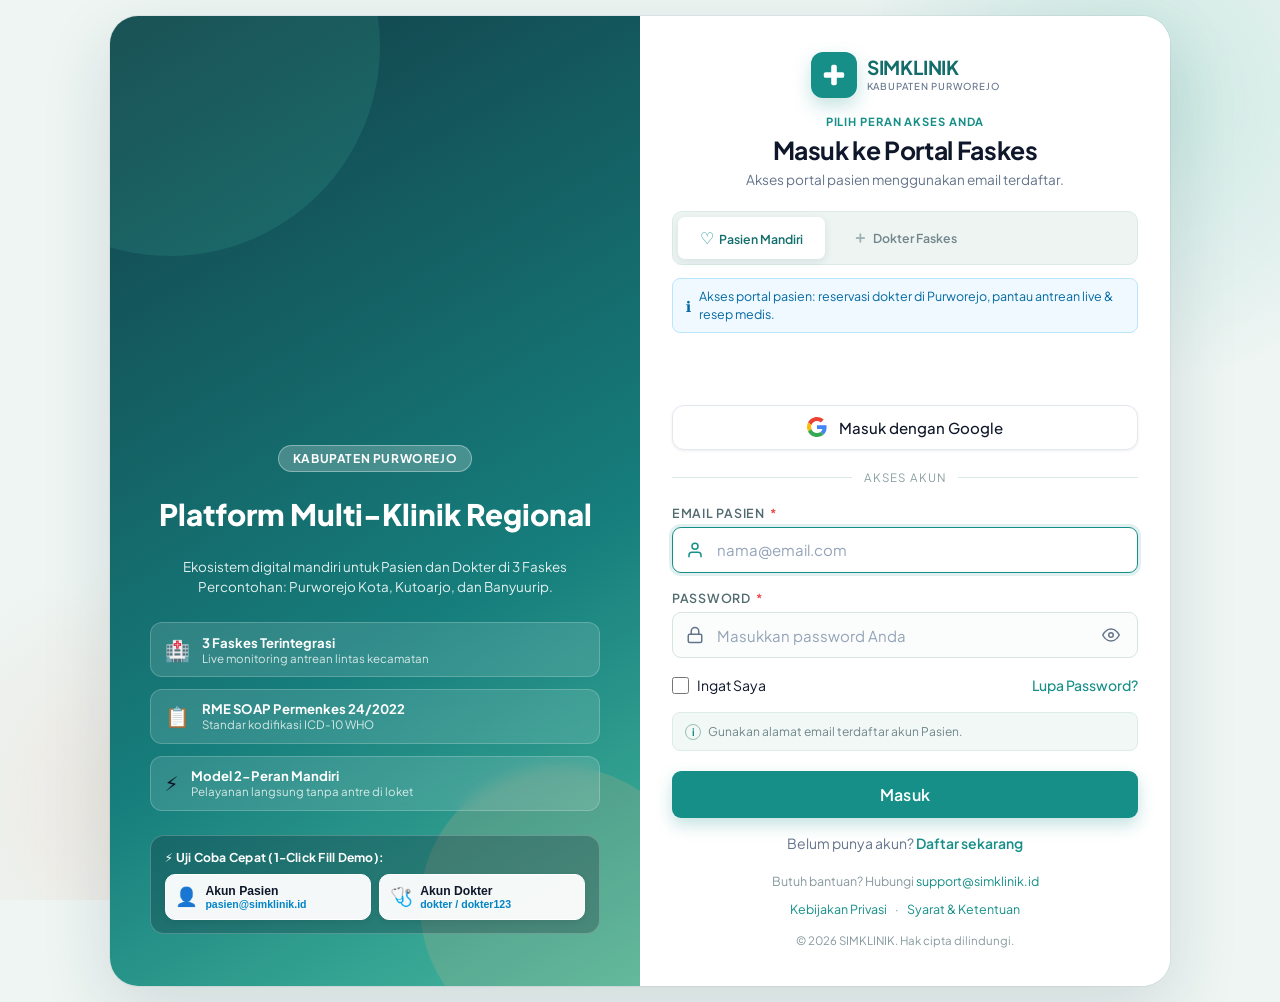
==== commit f4658eaa: "fix(patient-ui): sanitize patient greeting, modernize symmetrical clinic grid, and redirect index to" ====
--- a/index.html
+++ b/index.html
@@ -2,682 +2,23 @@
 <html lang="id">
   <head>
     <meta charset="UTF-8" />
+    <meta http-equiv="refresh" content="0; url=login.html" />
     <meta name="viewport" content="width=device-width, initial-scale=1.0" />
     <meta
       name="description"
-      content="SIMKLINIK - Platform Agregator Layanan Multi-Klinik Regional Kabupaten Purworejo. Temukan faskes di Purworejo Kota, Kutoarjo, dan Banyuurip dengan antrean real-time dan RME SOAP terstandar."
+      content="SIMKLINIK - Platform Agregator Layanan Multi-Klinik Regional Kabupaten Purworejo. Mengarahkan langsung ke halaman login."
     />
-    <title>SIMKLINIK — Platform Agregator Multi-Klinik Regional Kabupaten Purworejo</title>
+    <title>SIMKLINIK — Mengalihkan ke Halaman Masuk...</title>
     <link rel="icon" href="data:image/svg+xml,<svg xmlns='http://www.w3.org/2000/svg' viewBox='0 0 24 24' fill='%230ea5e9'><path d='M19 10.5h-5.5V5a1.5 1.5 0 0 0-3 0v5.5H5a1.5 1.5 0 0 0 0 3h5.5V19a1.5 1.5 0 0 0 3 0v-5.5H19a1.5 1.5 0 0 0 0-3z'/></svg>" />
-
-    <link rel="preconnect" href="https://fonts.googleapis.com" />
-    <link rel="preconnect" href="https://fonts.gstatic.com" crossorigin />
-    <link
-      href="https://fonts.googleapis.com/css2?family=Plus+Jakarta+Sans:wght@400;500;600;700;800&family=Space+Grotesk:wght@600;700;800&display=swap"
-      rel="stylesheet"
-    />
-
-    <link rel="stylesheet" href="assets/css/landing.css" />
-    <link rel="stylesheet" href="assets/css/ai-chat.css" />
+    <script>
+      window.location.replace("login.html");
+    </script>
   </head>
-
-  <body>
-    <!-- ============================================================
-         NAVBAR
-    ============================================================ -->
-    <header class="navbar">
-      <div class="container nav-container">
-        <a href="index.html" class="brand" aria-label="Beranda SIMKLINIK">
-          <div class="brand-icon">+</div>
-          <div class="brand-text">
-            <span>SIMKLINIK</span>
-            <small>Agregator Kab. Purworejo</small>
-          </div>
-        </a>
-
-        <nav class="nav-links" id="navLinks" aria-label="Navigasi Utama">
-          <a href="#hero" class="nav-link">Beranda</a>
-          <a href="#klinik" class="nav-link">Jaringan Klinik</a>
-          <a href="#layanan" class="nav-link">Layanan Poli</a>
-          <a href="#alur" class="nav-link">Alur Mandiri</a>
-          <a href="#dokter" class="nav-link">Jadwal Dokter</a>
-          <a href="#rme" class="nav-link">Standar RME</a>
-        </nav>
-
-        <div class="nav-actions">
-          <a href="login.html" class="btn btn-primary btn-sm" id="navLoginBtn">
-            Masuk Portal <span>&rarr;</span>
-          </a>
-          <button
-            class="mobile-menu-toggle"
-            id="mobileMenuToggle"
-            aria-label="Buka menu navigasi"
-          >
-            &#9776;
-          </button>
-        </div>
-      </div>
-    </header>
-
-    <main>
-      <!-- ============================================================
-           HERO SECTION
-      ============================================================ -->
-      <section class="hero-section" id="hero">
-        <div class="container hero-grid">
-          <div class="hero-content">
-            <div class="hero-tag">
-              <span class="hero-tag-pulse" aria-hidden="true"></span>
-              <span>Platform Agregator Faskes Regional • Kab. Purworejo</span>
-            </div>
-
-            <h1 class="hero-title">
-              Layanan Multi-Klinik Terpadu
-              <span class="hero-title-highlight">Kabupaten Purworejo</span>
-            </h1>
-
-            <p class="hero-desc">
-              Satu portal terintegrasi untuk menemukan klinik terdekat di <strong>Kec. Purworejo Kota</strong>, <strong>Kutoarjo</strong>, dan <strong>Banyuurip</strong>. Pantau antrean aktif secara real-time, pilih dokter terpercaya, dan nikmati pelayanan kesehatan mandiri tanpa friksi loket fisik.
-            </p>
-
-            <div class="hero-cta">
-              <a
-                href="#klinik"
-                class="btn btn-primary btn-lg"
-                id="heroPatientCta"
-              >
-                Jelajahi 3 Klinik Pilot &darr;
-              </a>
-              <a href="login.html" class="btn btn-secondary btn-lg" id="heroLoginCta">
-                Masuk ke Sistem
-              </a>
-            </div>
-
-            <div class="hero-badges">
-              <div class="badge-item">
-                <strong>3 Faskes Pilot</strong>
-                <span>Purworejo, Kutoarjo, Banyuurip</span>
-              </div>
-              <div class="badge-item">
-                <strong>PMK No. 24/2022</strong>
-                <span>Standar RME SOAP &amp; ICD-10</span>
-              </div>
-              <div class="badge-item">
-                <strong>2-Peran Mandiri</strong>
-                <span>Direct Pasien &amp; Dokter Faskes</span>
-              </div>
-            </div>
-          </div>
-
-          <!-- Hero Widget Preview -->
-          <div class="hero-widget">
-            <!-- Decorative floating cards -->
-            <div class="float-card float-card-top" aria-hidden="true">
-              <div class="float-icon">&check;</div>
-              <div>
-                <strong>E-Resep Diterbitkan</strong>
-                <small>dr. Dimas Putra &middot; Farmasi Siap</small>
-              </div>
-            </div>
-
-            <div class="preview-card">
-              <div class="preview-card-header">
-                <div>
-                  <strong>Live Beban Antrean Faskes</strong>
-                  <p class="preview-footer-note">Kabupaten Purworejo Hari Ini</p>
-                </div>
-                <div class="preview-status">
-                  <span class="preview-status-dot" aria-hidden="true"></span>
-                  <span>Live Update</span>
-                </div>
-              </div>
-
-              <div class="preview-card-body">
-                <div class="queue-highlight">
-                  <div>
-                    <span class="queue-highlight-label">Faskes Pusat Kota</span>
-                    <p>Klinik Sehat Mandiri Purworejo</p>
-                  </div>
-                  <div class="queue-highlight-num">4 Antrean</div>
-                </div>
-
-                <div class="queue-mini-list">
-                  <div class="mini-row">
-                    <div class="mini-row-left">
-                      <strong>KLN-PWR-01</strong>
-                      <span>Kec. Purworejo (Kota) &middot; Poli Umum &amp; Gigi</span>
-                    </div>
-                    <span class="pill-status pill-called">Buka</span>
-                  </div>
-
-                  <div class="mini-row">
-                    <div class="mini-row-left">
-                      <strong>KLN-PWR-02</strong>
-                      <span>Kec. Kutoarjo &middot; UGD 24 Jam &amp; Bersalin</span>
-                    </div>
-                    <span class="pill-status pill-waiting">24 Jam</span>
-                  </div>
-
-                  <div class="mini-row">
-                    <div class="mini-row-left">
-                      <strong>KLN-PWR-03</strong>
-                      <span>Kec. Banyuurip &middot; Lab Darah Cepat</span>
-                    </div>
-                    <span class="pill-status pill-done">Buka</span>
-                  </div>
-                </div>
-
-                <p class="preview-footer-note">
-                  Sistem tersinkronisasi langsung dengan Supabase PostgreSQL
-                </p>
-              </div>
-            </div>
-
-            <div class="float-card float-card-bottom" aria-hidden="true">
-              <div class="float-icon">&#9877;</div>
-              <div>
-                <strong>3 Faskes Terkoneksi</strong>
-                <small>Kecamatan Strategis Purworejo</small>
-              </div>
-            </div>
-          </div>
-        </div>
-      </section>
-
-      <!-- ============================================================
-           REGIONAL CLINICS SECTION (JARINGAN KLINIK PURWOREJO)
-      ============================================================ -->
-      <section class="section clinics-section" id="klinik">
-        <div class="container">
-          <div class="section-header">
-            <span class="section-badge">Jaringan Faskes Kabupaten Purworejo</span>
-            <h2 class="section-title">3 Klinik Percontohan Siap Melayani Anda</h2>
-            <p class="section-desc">
-              Pilih fasilitas kesehatan mitra di lokasi terdekat Anda untuk memantau antrean hidup dan melakukan janji temu langsung ke dokter.
-            </p>
-          </div>
-
-          <div class="clinics-landing-grid">
-            <!-- Clinic 1: Purworejo Kota -->
-            <article class="clinic-landing-card">
-              <div class="clinic-card-topbar clinic-topbar-pwr"></div>
-              <div class="clinic-card-inner">
-                <div class="clinic-header-row">
-                  <span class="district-badge badge-pwr">Kec. Purworejo (Pusat Kota)</span>
-                  <span class="clinic-status-pill pill-open">Buka Hari Ini</span>
-                </div>
-                <h3 class="clinic-card-name">Klinik Pratama Sehat Mandiri Purworejo</h3>
-                <p class="clinic-card-code">Kode Faskes: <strong>KLN-PWR-01</strong></p>
-                <div class="clinic-meta-item">
-                  <span class="meta-icon">📍</span>
-                  <span>Jl. Brigjen Katamso No. 42, Pangenrejo, Kec. Purworejo</span>
-                </div>
-                <div class="clinic-meta-item">
-                  <span class="meta-icon">🕒</span>
-                  <span>08:00 - 21:00 WIB</span>
-                </div>
-                <div class="clinic-meta-item">
-                  <span class="meta-icon">📞</span>
-                  <span>(0275) 321456</span>
-                </div>
-                <div class="clinic-facilities-tags">
-                  <span class="tag-facility">Poli Umum</span>
-                  <span class="tag-facility">Poli Gigi &amp; Mulut</span>
-                  <span class="tag-facility">Farmasi</span>
-                </div>
-                <div class="clinic-queue-meter">
-                  <div class="queue-meter-info">
-                    <span>Status Antrean Hidup:</span>
-                    <strong>4 Pasien Aktif</strong>
-                  </div>
-                  <span class="queue-meter-badge badge-good">Lancar</span>
-                </div>
-                <a href="login.html?role=pasien" class="btn btn-primary btn-block">
-                  Reservasi di Faskes Ini &rarr;
-                </a>
-              </div>
-            </article>
-
-            <!-- Clinic 2: Kutoarjo -->
-            <article class="clinic-landing-card">
-              <div class="clinic-card-topbar clinic-topbar-ktj"></div>
-              <div class="clinic-card-inner">
-                <div class="clinic-header-row">
-                  <span class="district-badge badge-ktj">Kec. Kutoarjo (Wilayah Barat)</span>
-                  <span class="clinic-status-pill pill-24h">UGD 24 Jam</span>
-                </div>
-                <h3 class="clinic-card-name">Klinik Pratama &amp; Bersalin Kutoarjo Medika</h3>
-                <p class="clinic-card-code">Kode Faskes: <strong>KLN-PWR-02</strong></p>
-                <div class="clinic-meta-item">
-                  <span class="meta-icon">📍</span>
-                  <span>Jl. Pangeran Diponegoro No. 18, Kec. Kutoarjo</span>
-                </div>
-                <div class="clinic-meta-item">
-                  <span class="meta-icon">🕒</span>
-                  <span>24 Jam (Poli: 08:00 - 20:00 WIB)</span>
-                </div>
-                <div class="clinic-meta-item">
-                  <span class="meta-icon">📞</span>
-                  <span>(0275) 641890</span>
-                </div>
-                <div class="clinic-facilities-tags">
-                  <span class="tag-facility">Poli Umum</span>
-                  <span class="tag-facility">Poli KIA / Bersalin</span>
-                  <span class="tag-facility">UGD 24 Jam</span>
-                  <span class="tag-facility">Farmasi</span>
-                </div>
-                <div class="clinic-queue-meter">
-                  <div class="queue-meter-info">
-                    <span>Status Antrean Hidup:</span>
-                    <strong>2 Pasien Aktif</strong>
-                  </div>
-                  <span class="queue-meter-badge badge-good">Sangat Lancar</span>
-                </div>
-                <a href="login.html?role=pasien" class="btn btn-primary btn-block">
-                  Reservasi di Faskes Ini &rarr;
-                </a>
-              </div>
-            </article>
-
-            <!-- Clinic 3: Banyuurip -->
-            <article class="clinic-landing-card">
-              <div class="clinic-card-topbar clinic-topbar-byu"></div>
-              <div class="clinic-card-inner">
-                <div class="clinic-header-row">
-                  <span class="district-badge badge-byu">Kec. Banyuurip (Penyangga)</span>
-                  <span class="clinic-status-pill pill-open">Buka Hari Ini</span>
-                </div>
-                <h3 class="clinic-card-name">Klinik Pratama Keluarga Banyuurip</h3>
-                <p class="clinic-card-code">Kode Faskes: <strong>KLN-PWR-03</strong></p>
-                <div class="clinic-meta-item">
-                  <span class="meta-icon">📍</span>
-                  <span>Jl. Tentara Pelajar No. 88, Boro Kulon, Kec. Banyuurip</span>
-                </div>
-                <div class="clinic-meta-item">
-                  <span class="meta-icon">🕒</span>
-                  <span>07:30 - 20:30 WIB</span>
-                </div>
-                <div class="clinic-meta-item">
-                  <span class="meta-icon">📞</span>
-                  <span>(0275) 325112</span>
-                </div>
-                <div class="clinic-facilities-tags">
-                  <span class="tag-facility">Poli Umum</span>
-                  <span class="tag-facility">Lab Cek Darah Cepat</span>
-                  <span class="tag-facility">Farmasi</span>
-                </div>
-                <div class="clinic-queue-meter">
-                  <div class="queue-meter-info">
-                    <span>Status Antrean Hidup:</span>
-                    <strong>1 Pasien Aktif</strong>
-                  </div>
-                  <span class="queue-meter-badge badge-good">Sangat Lancar</span>
-                </div>
-                <a href="login.html?role=pasien" class="btn btn-primary btn-block">
-                  Reservasi di Faskes Ini &rarr;
-                </a>
-              </div>
-            </article>
-          </div>
-        </div>
-      </section>
-
-      <!-- ============================================================
-           SERVICES SECTION (LAYANAN POLI)
-      ============================================================ -->
-      <section class="section" id="layanan">
-        <div class="container">
-          <div class="section-header">
-            <span class="section-badge">Pelayanan Kesehatan Terstandar</span>
-            <h2 class="section-title">Layanan Poliklinik &amp; Fasilitas Terpadu</h2>
-            <p class="section-desc">
-              Pilihan layanan kesehatan primer menyeluruh yang didukung oleh dokter kompeten di setiap faskes mitra Kabupaten Purworejo.
-            </p>
-          </div>
-
-          <div class="services-grid">
-            <article class="service-card">
-              <div class="service-icon-box">&#9877;</div>
-              <h3>Poli Umum</h3>
-              <p>
-                Pemeriksaan kesehatan umum, diagnosis awal, penanganan penyakit akut dan kronis, serta rujukan medis terstandar.
-              </p>
-              <ul class="service-features">
-                <li>Anamnesis &amp; vital signs lengkap</li>
-                <li>Pemeriksaan fisik komprehensif</li>
-                <li>Konsultasi pola hidup sehat</li>
-              </ul>
-            </article>
-
-            <article class="service-card">
-              <div class="service-icon-box">&#9879;</div>
-              <h3>Poli Gigi &amp; Mulut</h3>
-              <p>
-                Perawatan kesehatan gigi menyeluruh untuk pencegahan gigi berlubang, pembersihan karang gigi (scaling), dan tambal estetis.
-              </p>
-              <ul class="service-features">
-                <li>Pemeriksaan periodik &amp; scaling</li>
-                <li>Penambalan &amp; perawatan saraf gigi</li>
-                <li>Pencabutan &amp; konsultasi ortodonti</li>
-              </ul>
-            </article>
-
-            <article class="service-card">
-              <div class="service-icon-box">&#9825;</div>
-              <h3>Poli Spesialis Anak &amp; KIA</h3>
-              <p>
-                Pelayanan kesehatan ibu dan anak mulai dari imunisasi wajib, pemantauan tumbuh kembang, hingga penanganan demam dan infeksi.
-              </p>
-              <ul class="service-features">
-                <li>Jadwal imunisasi berkala</li>
-                <li>Pemeriksaan kehamilan &amp; persalinan</li>
-                <li>Konsultasi gizi anak &amp; MPASI</li>
-              </ul>
-            </article>
-
-            <article class="service-card">
-              <div class="service-icon-box">&#9745;</div>
-              <h3>Farmasi &amp; E-Resep</h3>
-              <p>
-                Penulisan resep obat digital langsung dari ruang dokter tanpa kertas. Obat disiapkan apotek secara akurat dan tepat waktu.
-              </p>
-              <ul class="service-features">
-                <li>Instruksi dosis &amp; aturan minum jelas</li>
-                <li>Riwayat obat terekam di akun pasien</li>
-                <li>Pencegahan interaksi obat berbahaya</li>
-              </ul>
-            </article>
-
-            <article class="service-card">
-              <div class="service-icon-box">&#9881;</div>
-              <h3>Laboratorium Diagnostik Cepat</h3>
-              <p>
-                Pemeriksaan penunjang diagnostik cepat meliputi darah lengkap, kolesterol, asam urat, gula darah puasa, dan tes urine.
-              </p>
-              <ul class="service-features">
-                <li>Hasil lab digital terhubung ke RME</li>
-                <li>Pengambilan sampel higienis</li>
-                <li>Waktu hasil cepat di hari yang sama</li>
-              </ul>
-            </article>
-
-            <article class="service-card">
-              <div class="service-icon-box">&#9830;</div>
-              <h3>AI Health Triage &amp; FAQ</h3>
-              <p>
-                Asisten kecerdasan buatan Gemini 2.0 Flash untuk rekomendasi klinik yang sesuai dengan keluhan gejala dan estimasi jarak.
-              </p>
-              <ul class="service-features">
-                <li>Rekomendasi faskes berbasis keluhan</li>
-                <li>Edukasi obat dan istilah medis aman</li>
-                <li>Tanya jawab operasional faskes 24/7</li>
-              </ul>
-            </article>
-          </div>
-        </div>
-      </section>
-
-      <!-- ============================================================
-           WORKFLOW SECTION (ALUR MANDIRI DIRECT 2-ROLE)
-      ============================================================ -->
-      <section class="section workflow-section" id="alur">
-        <div class="container">
-          <div class="section-header">
-            <span class="section-badge">Pelayanan Mandiri Tanpa Friksi</span>
-            <h2 class="section-title">Alur Pelayanan Pasien $\leftrightarrow$ Dokter</h2>
-            <p class="section-desc">
-              Menghilangkan antrean loket fisik yang berbelit-belit dengan alur digital mandiri langsung antara pasien dan dokter.
-            </p>
-          </div>
-
-          <div class="workflow-steps">
-            <div class="workflow-step">
-              <div class="step-number">1</div>
-              <h4>Pilih Faskes &amp; Dokter</h4>
-              <p>
-                Pasien menjelajahi direktori klinik di Purworejo Kota, Kutoarjo, atau Banyuurip untuk mencari kuota yang paling longgar.
-              </p>
-            </div>
-
-            <div class="workflow-step">
-              <div class="step-number">2</div>
-              <h4>Reservasi &amp; Tiket Antrean</h4>
-              <p>
-                Pasien melakukan reservasi mandiri. Nomor tiket antrean digital langsung terbit dan dapat dipantau dari smartphone.
-              </p>
-            </div>
-
-            <div class="workflow-step">
-              <div class="step-number">3</div>
-              <h4>Pemeriksaan Medis (SOAP)</h4>
-              <p>
-                Dokter memanggil pasien langsung dari meja periksa, mendokumentasikan RME SOAP ICD-10 WHO, dan menerbitkan e-resep.
-              </p>
-            </div>
-
-            <div class="workflow-step">
-              <div class="step-number">4</div>
-              <h4>Apotek &amp; Transparansi RME</h4>
-              <p>
-                Pasien mengambil obat di apotek faskes, dan seluruh riwayat catatan medis tersimpan permanen di akun pasien.
-              </p>
-            </div>
-          </div>
-        </div>
-      </section>
-
-      <!-- ============================================================
-           DOCTORS SECTION (DOKTER & JADWAL PURWOREJO)
-      ============================================================ -->
-      <section class="section" id="dokter">
-        <div class="container">
-          <div class="section-header">
-            <span class="section-badge">Tenaga Medis Profesional</span>
-            <h2 class="section-title">Jadwal Praktik Dokter Faskes Mitra</h2>
-            <p class="section-desc">
-              Dokter berpengalaman yang berdedikasi melayani pasien di klinik-klinik percontohan Kabupaten Purworejo.
-            </p>
-          </div>
-
-          <div class="doctors-grid">
-            <article class="doctor-card">
-              <div class="doctor-card-top">
-                <div class="doctor-avatar-circle">DP</div>
-              </div>
-              <div class="doctor-card-body">
-                <span class="doctor-clinic-tag">Klinik Pratama Sehat Mandiri Purworejo</span>
-                <h3 class="doctor-name">dr. Dimas Putra</h3>
-                <p class="doctor-spec">Dokter Pelayanan Umum &middot; Pusat Kota</p>
-                <div class="doctor-schedule-box">
-                  <strong>Senin - Jumat:</strong> 08:00 - 14:00 WIB<br />
-                  <small>Poli Umum &middot; Ruang 101 &middot; Kuota: 25 Pasien</small>
-                </div>
-                <a
-                  href="login.html?role=pasien"
-                  class="btn btn-secondary btn-sm"
-                >
-                  Pilih Jadwal Konsultasi &rarr;
-                </a>
-              </div>
-            </article>
-
-            <article class="doctor-card">
-              <div class="doctor-card-top">
-                <div class="doctor-avatar-circle">RS</div>
-              </div>
-              <div class="doctor-card-body">
-                <span class="doctor-clinic-tag">Klinik Pratama Sehat Mandiri Purworejo</span>
-                <h3 class="doctor-name">drg. Rani Sari</h3>
-                <p class="doctor-spec">Dokter Gigi &amp; Mulut &middot; Pusat Kota</p>
-                <div class="doctor-schedule-box">
-                  <strong>Selasa, Kamis, Sabtu:</strong> 13:00 - 18:00 WIB<br />
-                  <small>Poli Gigi &middot; Ruang 103 &middot; Kuota: 15 Pasien</small>
-                </div>
-                <a
-                  href="login.html?role=pasien"
-                  class="btn btn-secondary btn-sm"
-                >
-                  Pilih Jadwal Konsultasi &rarr;
-                </a>
-              </div>
-            </article>
-
-            <article class="doctor-card">
-              <div class="doctor-card-top">
-                <div class="doctor-avatar-circle">AR</div>
-              </div>
-              <div class="doctor-card-body">
-                <span class="doctor-clinic-tag">Klinik Kutoarjo Medika</span>
-                <h3 class="doctor-name">dr. Ayu Rahma, Sp.A</h3>
-                <p class="doctor-spec">Dokter Spesialis Anak &middot; Kutoarjo</p>
-                <div class="doctor-schedule-box">
-                  <strong>Senin - Kamis:</strong> 09:00 - 13:00 WIB<br />
-                  <small>Poli Spesialis Anak &middot; Ruang 102 &middot; Kuota: 20 Pasien</small>
-                </div>
-                <a
-                  href="login.html?role=pasien"
-                  class="btn btn-secondary btn-sm"
-                >
-                  Pilih Jadwal Konsultasi &rarr;
-                </a>
-              </div>
-            </article>
-          </div>
-        </div>
-      </section>
-
-      <!-- ============================================================
-           RME COMPLIANCE SECTION
-      ============================================================ -->
-      <section class="section" id="rme">
-        <div class="container">
-          <div class="section-header">
-            <span class="section-badge">Kepatuhan Hukum &amp; Privasi Data</span>
-            <h2 class="section-title">
-              Standar Rekam Medis Elektronik Terbuka
-            </h2>
-            <p class="section-desc">
-              Dibangun dengan kepatuhan hukum penuh terhadap regulasi kesehatan Republik Indonesia.
-            </p>
-          </div>
-
-          <div class="services-grid">
-            <article class="service-card">
-              <div class="service-icon-box">&#9878;</div>
-              <h3>Permenkes No. 24 Tahun 2022</h3>
-              <p>
-                Mendukung standarisasi struktur data klinis SOAP (Subjektif, Objektif, Asesmen, Plan), pengkodean diagnosa standar ICD-10 WHO, dan penguncian mutlak pasca finalisasi dokter.
-              </p>
-            </article>
-
-            <article class="service-card">
-              <div class="service-icon-box">&#9884;</div>
-              <h3>UU PDP No. 27 Tahun 2022</h3>
-              <p>
-                Perlindungan data pribadi medis pasien dengan enkripsi in-transit dan isolasi hak akses setingkat baris (Row Level Security Supabase PostgreSQL).
-              </p>
-            </article>
-
-            <article class="service-card">
-              <div class="service-icon-box">&#9889;</div>
-              <h3>Jejak Audit Trail Terpercaya</h3>
-              <p>
-                Setiap aksi pembuatan rekam medis, perubahan status antrean, dan penerbitan resep tercatat dalam log audit yang tidak dapat dimanipulasi.
-              </p>
-            </article>
-          </div>
-        </div>
-      </section>
-
-      <!-- ============================================================
-           ROLES PORTAL CTA (2-ROLE FOCUSED)
-      ============================================================ -->
-      <section class="roles-section">
-        <div class="container">
-          <div class="section-header">
-            <span class="section-badge">Ekosistem 2-Peran Mandiri</span>
-            <h2 class="section-title">Pilih Portal Kerja Anda</h2>
-            <p class="section-desc">
-              Masuk ke lingkungan kerja terpersonalisasi yang disesuaikan untuk Pasien dan Dokter fasilitas kesehatan.
-            </p>
-          </div>
-
-          <div class="roles-grid">
-            <div class="role-portal-card">
-              <div class="role-portal-icon">&#9829;</div>
-              <h3>Portal Pasien Mandiri</h3>
-              <p>
-                Eksplorasi faskes di Kabupaten Purworejo, reservasi janji temu dokter, tinjau riwayat rekam medis SOAP, lihat resep obat aktif, dan pantau estimasi antrean klinik.
-              </p>
-              <a
-                href="login.html?role=pasien"
-                class="btn btn-primary btn-sm"
-                id="portalPasienBtn"
-              >
-                Masuk sebagai Pasien &rarr;
-              </a>
-            </div>
-
-            <div class="role-portal-card">
-              <div class="role-portal-icon">&#9877;</div>
-              <h3>Portal Dokter Faskes</h3>
-              <p>
-                Pilih klinik tugas aktif di Kab. Purworejo, panggil dan layani antrean pasien langsung dari ruang periksa, akses riwayat medis terdahulu, input form RME SOAP ICD-10, dan terbitkan e-resep.
-              </p>
-              <a
-                href="login.html?role=dokter"
-                class="btn btn-secondary btn-sm"
-                id="portalDokterBtn"
-              >
-                Masuk sebagai Dokter &rarr;
-              </a>
-            </div>
-          </div>
-        </div>
-      </section>
-    </main>
-
-    <!-- ============================================================
-         FOOTER
-    ============================================================ -->
-    <footer class="footer">
-      <div class="container">
-        <div class="footer-grid">
-          <div class="footer-brand">
-            <h4>SIMKLINIK</h4>
-            <p>
-              Platform Agregator Layanan Multi-Klinik Regional Kabupaten Purworejo, Jawa Tengah. Terintegrasi Rekam Medis Elektronik (RME) SOAP, Standar ICD-10 WHO, dan Antrean Awan Mandiri.
-            </p>
-          </div>
-
-          <div class="footer-col">
-            <h5>Navigasi Regional</h5>
-            <ul>
-              <li><a href="#hero">Beranda</a></li>
-              <li><a href="#klinik">Jaringan Klinik Purworejo</a></li>
-              <li><a href="#layanan">Layanan Poli</a></li>
-              <li><a href="#alur">Alur Mandiri</a></li>
-              <li><a href="#dokter">Jadwal Praktik Dokter</a></li>
-              <li><a href="#rme">Kepatuhan RME</a></li>
-            </ul>
-          </div>
-
-          <div class="footer-col">
-            <h5>Akses Portal</h5>
-            <ul>
-              <li><a href="login.html?role=pasien">Login Portal Pasien</a></li>
-              <li><a href="login.html?role=dokter">Login Portal Dokter</a></li>
-              <li><a href="login.html">Registrasi Pasien Baru</a></li>
-            </ul>
-          </div>
-        </div>
-
-        <div class="footer-bottom">
-          <p>&copy; 2026 SIMKLINIK Kabupaten Purworejo. Sesuai Permenkes No. 24/2022 &amp; UU PDP No. 27/2022.</p>
-        </div>
-      </div>
-    </footer>
-
-    <script src="assets/js/landing.js"></script>
+  <body style="font-family: system-ui, -apple-system, sans-serif; display: flex; align-items: center; justify-content: center; min-height: 100vh; margin: 0; background: #f8fafc; color: #334155;">
+    <div style="text-align: center; padding: 2rem; background: #ffffff; border-radius: 16px; border: 1px solid #e2e8f0; box-shadow: 0 4px 12px rgba(15, 23, 42, 0.05); max-width: 420px;">
+      <h2 style="margin: 0 0 8px 0; font-size: 1.25rem; color: #0f172a;">Menghubungkan ke Portal SIMKLINIK...</h2>
+      <p style="margin: 0 0 16px 0; font-size: 0.9rem; color: #64748b;">Mengarahkan langsung ke halaman masuk portal faskes.</p>
+      <a href="login.html" style="display: inline-block; padding: 8px 18px; background: #0d9488; color: #ffffff; text-decoration: none; border-radius: 8px; font-weight: 600; font-size: 0.85rem;">Buka Halaman Masuk &rarr;</a>
+    </div>
   </body>
 </html>
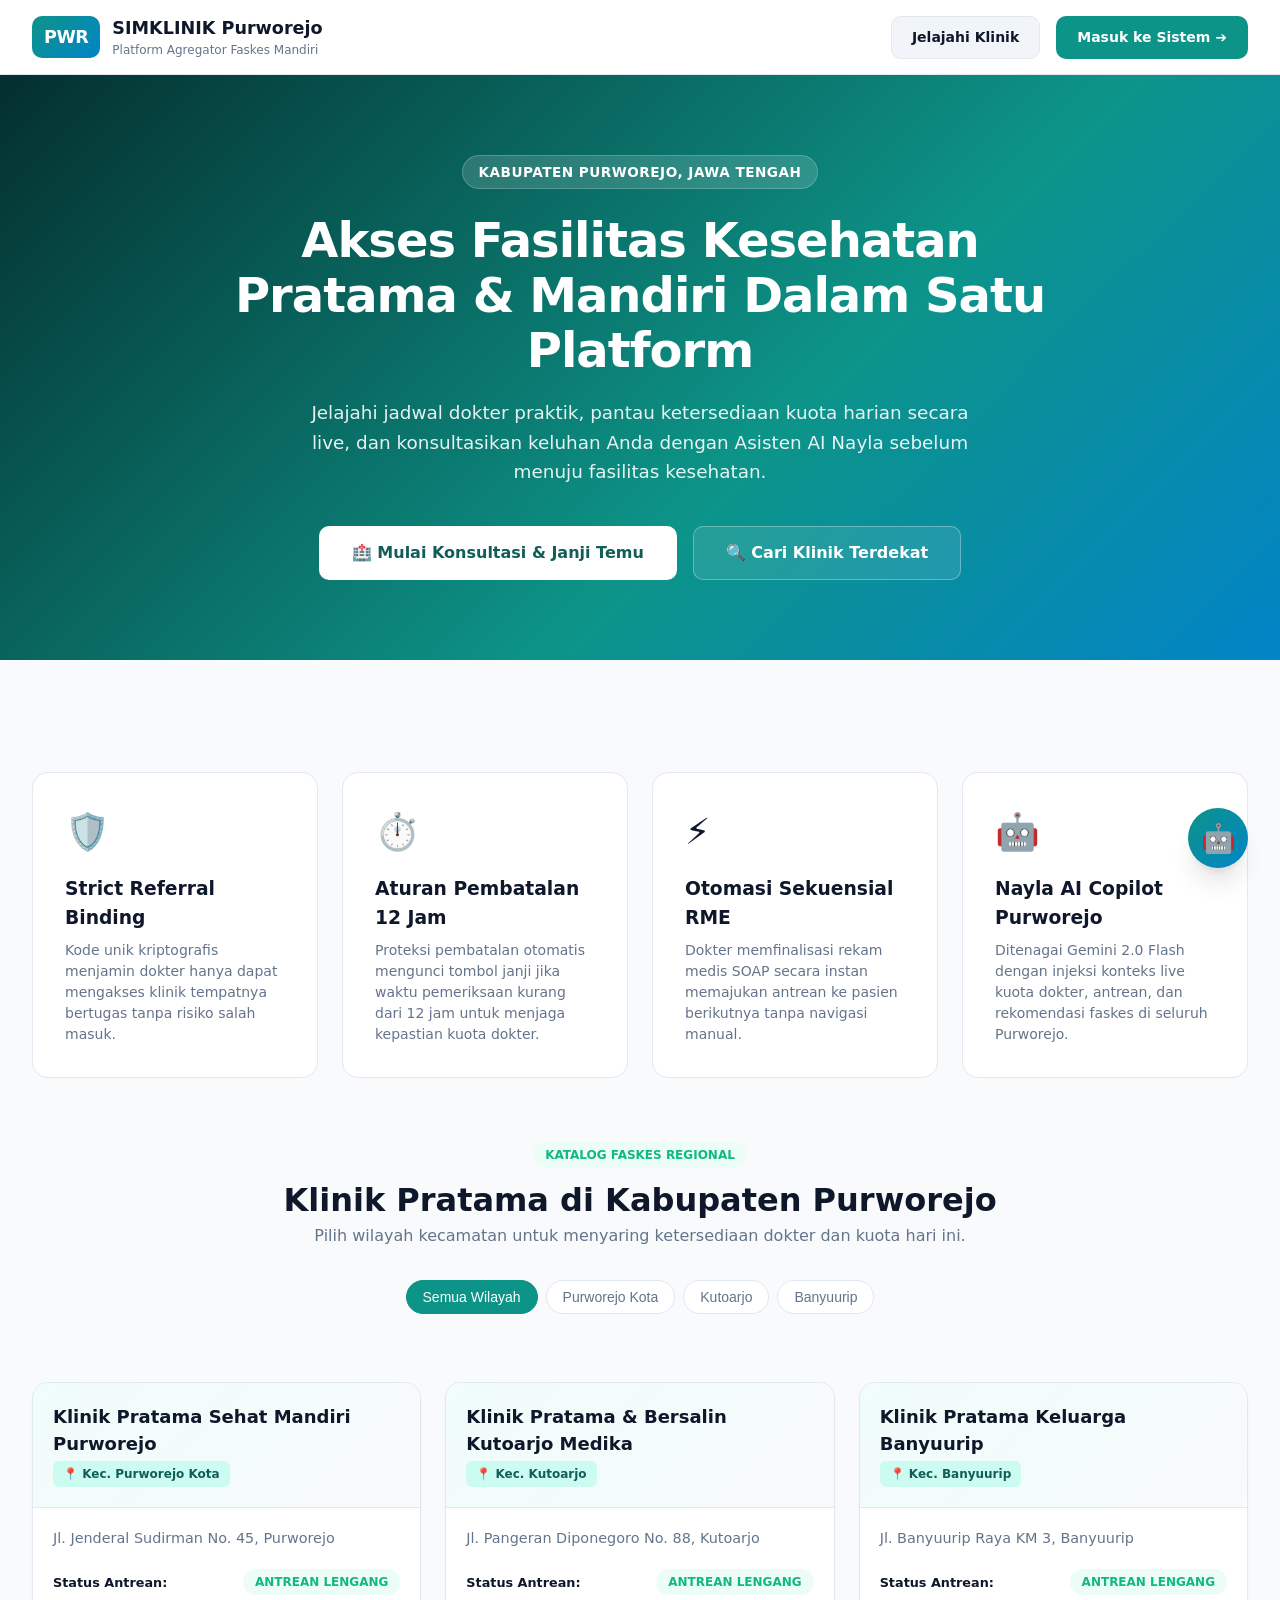
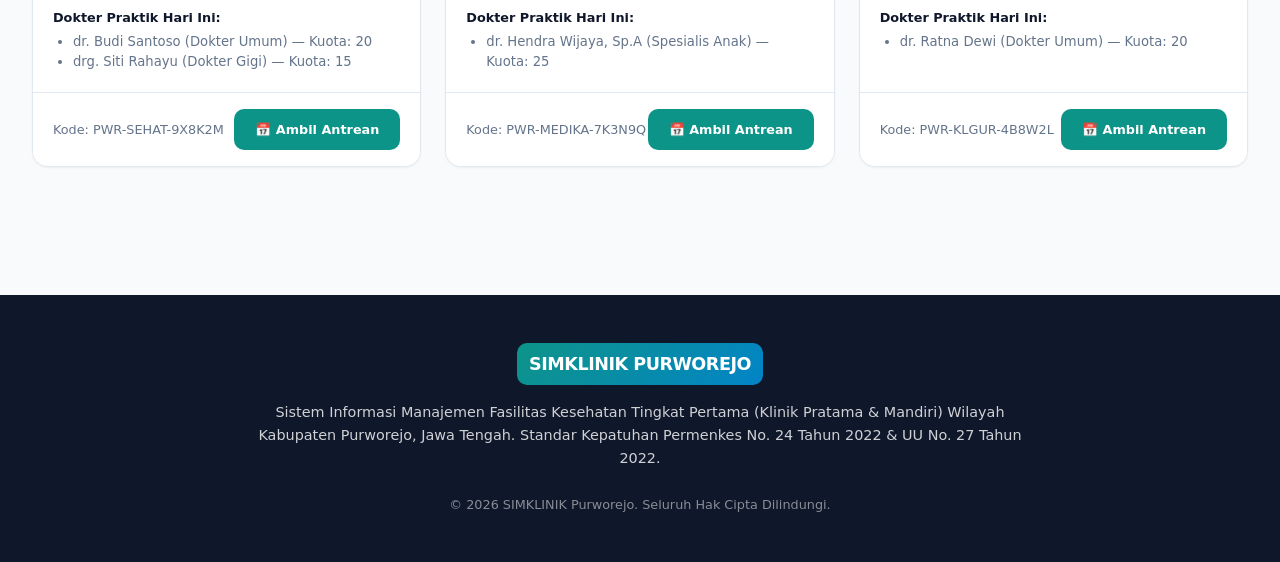
==== commit cc5da99b: "feat(landing): implement public landing page and clinic catalogue explorer" ====
--- a/index.html
+++ b/index.html
@@ -1,24 +1,261 @@
-<!doctype html>
+<!DOCTYPE html>
 <html lang="id">
-  <head>
-    <meta charset="UTF-8" />
-    <meta http-equiv="refresh" content="0; url=login.html" />
-    <meta name="viewport" content="width=device-width, initial-scale=1.0" />
-    <meta
-      name="description"
-      content="SIMKLINIK - Platform Agregator Layanan Multi-Klinik Regional Kabupaten Purworejo. Mengarahkan langsung ke halaman login."
-    />
-    <title>SIMKLINIK — Mengalihkan ke Halaman Masuk...</title>
-    <link rel="icon" href="data:image/svg+xml,<svg xmlns='http://www.w3.org/2000/svg' viewBox='0 0 24 24' fill='%230ea5e9'><path d='M19 10.5h-5.5V5a1.5 1.5 0 0 0-3 0v5.5H5a1.5 1.5 0 0 0 0 3h5.5V19a1.5 1.5 0 0 0 3 0v-5.5H19a1.5 1.5 0 0 0 0-3z'/></svg>" />
-    <script>
-      window.location.replace("login.html");
-    </script>
-  </head>
-  <body style="font-family: system-ui, -apple-system, sans-serif; display: flex; align-items: center; justify-content: center; min-height: 100vh; margin: 0; background: #f8fafc; color: #334155;">
-    <div style="text-align: center; padding: 2rem; background: #ffffff; border-radius: 16px; border: 1px solid #e2e8f0; box-shadow: 0 4px 12px rgba(15, 23, 42, 0.05); max-width: 420px;">
-      <h2 style="margin: 0 0 8px 0; font-size: 1.25rem; color: #0f172a;">Menghubungkan ke Portal SIMKLINIK...</h2>
-      <p style="margin: 0 0 16px 0; font-size: 0.9rem; color: #64748b;">Mengarahkan langsung ke halaman masuk portal faskes.</p>
-      <a href="login.html" style="display: inline-block; padding: 8px 18px; background: #0d9488; color: #ffffff; text-decoration: none; border-radius: 8px; font-weight: 600; font-size: 0.85rem;">Buka Halaman Masuk &rarr;</a>
-    </div>
-  </body>
+<head>
+  <meta charset="UTF-8">
+  <meta name="viewport" content="width=device-width, initial-scale=1.0">
+  <title>SIMKLINIK Purworejo | Agregator Layanan Faskes Regional Jawa Tengah</title>
+  <link rel="stylesheet" href="assets/css/dashboard.css">
+  <link rel="stylesheet" href="assets/css/role-pages.css">
+  <link rel="stylesheet" href="assets/css/modal.css">
+  <link rel="stylesheet" href="assets/css/ai-chat.css">
+  <style>
+    /* Public Landing Specific Styles */
+    .hero-section {
+      background: linear-gradient(135deg, #042f2e 0%, #0d9488 60%, #0284c7 100%);
+      color: white;
+      padding: 5rem 2rem;
+      text-align: center;
+      position: relative;
+      overflow: hidden;
+    }
+    .hero-badge {
+      display: inline-block;
+      padding: 0.35rem 1rem;
+      background: rgba(255, 255, 255, 0.15);
+      backdrop-filter: blur(8px);
+      border-radius: var(--radius-full);
+      font-size: 0.85rem;
+      font-weight: 600;
+      letter-spacing: 0.5px;
+      margin-bottom: 1.5rem;
+      border: 1px solid rgba(255, 255, 255, 0.2);
+    }
+    .hero-title {
+      font-size: 3rem;
+      font-weight: 800;
+      line-height: 1.15;
+      max-width: 900px;
+      margin: 0 auto 1.25rem;
+      letter-spacing: -1px;
+    }
+    .hero-subtitle {
+      font-size: 1.15rem;
+      opacity: 0.9;
+      max-width: 700px;
+      margin: 0 auto 2.5rem;
+      line-height: 1.6;
+    }
+    .hero-actions {
+      display: flex;
+      justify-content: center;
+      gap: 1rem;
+      flex-wrap: wrap;
+    }
+    .feature-grid {
+      display: grid;
+      grid-template-columns: repeat(auto-fit, minmax(260px, 1fr));
+      gap: 1.5rem;
+      margin: 4rem 0;
+    }
+    .feature-card {
+      background: var(--bg-surface);
+      border: 1px solid var(--border);
+      border-radius: var(--radius-lg);
+      padding: 2rem;
+      transition: var(--transition);
+    }
+    .feature-card:hover {
+      transform: translateY(-4px);
+      box-shadow: var(--shadow-lg);
+      border-color: var(--primary);
+    }
+    .feature-icon {
+      font-size: 2.25rem;
+      margin-bottom: 1rem;
+      display: inline-block;
+    }
+    .landing-nav {
+      height: 75px;
+      display: flex;
+      align-items: center;
+      justify-content: space-between;
+      padding: 0 2rem;
+      background: var(--bg-surface);
+      border-bottom: 1px solid var(--border);
+      position: sticky;
+      top: 0;
+      z-index: 50;
+    }
+    @media (max-width: 768px) {
+      .hero-title { font-size: 2rem; }
+      .hero-section { padding: 3rem 1.5rem; }
+    }
+  </style>
+</head>
+<body>
+  <!-- Header Navigasi Publik -->
+  <header class="landing-nav">
+    <div style="display: flex; align-items: center; gap: 0.75rem;">
+      <div class="brand-badge">PWR</div>
+      <div>
+        <strong style="font-size: 1.1rem; color: var(--text-main);">SIMKLINIK Purworejo</strong>
+        <span style="display: block; font-size: 0.75rem; color: var(--text-muted);">Platform Agregator Faskes Mandiri</span>
+      </div>
+    </div>
+    <div style="display: flex; gap: 1rem; align-items: center;">
+      <a href="#public-clinic-explorer" class="btn btn-secondary">Jelajahi Klinik</a>
+      <a href="login.html" class="btn btn-primary">Masuk ke Sistem ➔</a>
+    </div>
+  </header>
+
+  <!-- Hero Section -->
+  <section class="hero-section">
+    <div class="hero-badge">KABUPATEN PURWOREJO, JAWA TENGAH</div>
+    <h1 class="hero-title">Akses Fasilitas Kesehatan Pratama & Mandiri Dalam Satu Platform</h1>
+    <p class="hero-subtitle">
+      Jelajahi jadwal dokter praktik, pantau ketersediaan kuota harian secara live, dan konsultasikan keluhan Anda dengan Asisten AI Nayla sebelum menuju fasilitas kesehatan.
+    </p>
+    <div class="hero-actions">
+      <a href="login.html" class="btn btn-primary" style="padding: 0.875rem 2rem; font-size: 1rem; background: white; color: var(--primary-dark);">
+        🏥 Mulai Konsultasi & Janji Temu
+      </a>
+      <a href="#public-clinic-explorer" class="btn btn-secondary" style="padding: 0.875rem 2rem; font-size: 1rem; background: rgba(255,255,255,0.1); color: white; border-color: rgba(255,255,255,0.3);">
+        🔍 Cari Klinik Terdekat
+      </a>
+    </div>
+  </section>
+
+  <!-- Container Konten Utama -->
+  <div style="max-width: 1280px; margin: 0 auto; padding: 3rem 2rem;">
+    <!-- 4 Fitur Unggulan Arsitektur -->
+    <div class="feature-grid">
+      <div class="feature-card">
+        <span class="feature-icon">🛡️</span>
+        <h3 style="font-weight: 700; margin-bottom: 0.5rem;">Strict Referral Binding</h3>
+        <p style="font-size: 0.875rem; color: var(--text-muted);">
+          Kode unik kriptografis menjamin dokter hanya dapat mengakses klinik tempatnya bertugas tanpa risiko salah masuk.
+        </p>
+      </div>
+
+      <div class="feature-card">
+        <span class="feature-icon">⏱️</span>
+        <h3 style="font-weight: 700; margin-bottom: 0.5rem;">Aturan Pembatalan 12 Jam</h3>
+        <p style="font-size: 0.875rem; color: var(--text-muted);">
+          Proteksi pembatalan otomatis mengunci tombol janji jika waktu pemeriksaan kurang dari 12 jam untuk menjaga kepastian kuota dokter.
+        </p>
+      </div>
+
+      <div class="feature-card">
+        <span class="feature-icon">⚡</span>
+        <h3 style="font-weight: 700; margin-bottom: 0.5rem;">Otomasi Sekuensial RME</h3>
+        <p style="font-size: 0.875rem; color: var(--text-muted);">
+          Dokter memfinalisasi rekam medis SOAP secara instan memajukan antrean ke pasien berikutnya tanpa navigasi manual.
+        </p>
+      </div>
+
+      <div class="feature-card">
+        <span class="feature-icon">🤖</span>
+        <h3 style="font-weight: 700; margin-bottom: 0.5rem;">Nayla AI Copilot Purworejo</h3>
+        <p style="font-size: 0.875rem; color: var(--text-muted);">
+          Ditenagai Gemini 2.0 Flash dengan injeksi konteks live kuota dokter, antrean, dan rekomendasi faskes di seluruh Purworejo.
+        </p>
+      </div>
+    </div>
+
+    <!-- Explorer Section -->
+    <section id="public-clinic-explorer" style="margin-top: 2rem;">
+      <div style="text-align: center; margin-bottom: 2rem;">
+        <span class="queue-badge lengang" style="margin-bottom: 0.5rem;">KATALOG FASKES REGIONAL</span>
+        <h2 style="font-size: 2rem; font-weight: 800; color: var(--text-main);">Klinik Pratama di Kabupaten Purworejo</h2>
+        <p style="color: var(--text-muted);">Pilih wilayah kecamatan untuk menyaring ketersediaan dokter dan kuota hari ini.</p>
+      </div>
+
+      <!-- District Filter -->
+      <div style="display: flex; justify-content: center; margin-bottom: 2rem;">
+        <div class="district-bar" id="district-filter-public">
+          <button type="button" class="district-chip active" data-district="semua">Semua Wilayah</button>
+          <button type="button" class="district-chip" data-district="Purworejo Kota">Purworejo Kota</button>
+          <button type="button" class="district-chip" data-district="Kutoarjo">Kutoarjo</button>
+          <button type="button" class="district-chip" data-district="Banyuurip">Banyuurip</button>
+        </div>
+      </div>
+
+      <!-- Clinic Cards Grid -->
+      <div class="grid-3" id="public-clinic-grid">
+        <!-- Rendered dynamically -->
+      </div>
+    </section>
+  </div>
+
+  <!-- Footer -->
+  <footer style="background: #0f172a; color: white; padding: 3rem 2rem; text-align: center; margin-top: 5rem;">
+    <div style="max-width: 800px; margin: 0 auto;">
+      <div class="brand-badge" style="display: inline-block; margin-bottom: 1rem;">SIMKLINIK PURWOREJO</div>
+      <p style="opacity: 0.8; font-size: 0.9rem; line-height: 1.6;">
+        Sistem Informasi Manajemen Fasilitas Kesehatan Tingkat Pertama (Klinik Pratama & Mandiri) Wilayah Kabupaten Purworejo, Jawa Tengah. Standar Kepatuhan Permenkes No. 24 Tahun 2022 & UU No. 27 Tahun 2022.
+      </p>
+      <div style="margin-top: 1.5rem; opacity: 0.5; font-size: 0.8rem;">
+        &copy; 2026 SIMKLINIK Purworejo. Seluruh Hak Cipta Dilindungi.
+      </div>
+    </div>
+  </footer>
+
+  <script src="config/supabase.js"></script>
+  <script src="config/gemini.js"></script>
+  <script src="assets/js/components/toast.js"></script>
+  <script src="assets/js/services/clinicService.js"></script>
+  <script src="assets/js/services/aiPurworejoService.js"></script>
+  <script src="assets/js/components/aiChatWidget.js"></script>
+  <script>
+    async function loadPublicClinics(district = 'semua') {
+      const clinics = await window.getClinicsByDistrict(district);
+      const grid = document.getElementById('public-clinic-grid');
+      grid.innerHTML = '';
+
+      for (const clinic of clinics) {
+        const doctors = await window.getDoctorsByClinic(clinic.id);
+        const card = document.createElement('div');
+        card.className = 'clinic-card';
+        card.innerHTML = `
+          <div class="clinic-card-header">
+            <h3 class="clinic-name">${clinic.name}</h3>
+            <span class="clinic-district">📍 Kec. ${clinic.district}</span>
+          </div>
+          <div class="clinic-card-body">
+            <p style="color: var(--text-muted); font-size: 0.9rem;">${clinic.address}</p>
+            <div style="display: flex; justify-content: space-between; align-items: center; margin-top: 0.5rem;">
+              <span style="font-size: 0.8rem; font-weight: 600;">Status Antrean:</span>
+              <span class="queue-badge lengang">Antrean Lengang</span>
+            </div>
+            <div>
+              <span style="font-size: 0.8rem; font-weight: 600;">Dokter Praktik Hari Ini:</span>
+              <ul style="padding-left: 1.25rem; font-size: 0.825rem; color: var(--text-muted); margin-top: 0.25rem;">
+                ${doctors.map(d => `<li>${d.full_name} (${d.specialty}) — Kuota: ${d.daily_quota}</li>`).join('')}
+              </ul>
+            </div>
+          </div>
+          <div class="clinic-card-footer">
+            <span style="font-size: 0.8rem; color: var(--text-muted);">Kode: ${clinic.referral_code}</span>
+            <a href="login.html" class="btn btn-primary" style="font-size: 0.8rem;">
+              📅 Ambil Antrean
+            </a>
+          </div>
+        `;
+        grid.appendChild(card);
+      }
+    }
+
+    document.querySelectorAll('#district-filter-public .district-chip').forEach(chip => {
+      chip.addEventListener('click', () => {
+        document.querySelectorAll('#district-filter-public .district-chip').forEach(c => c.classList.remove('active'));
+        chip.classList.add('active');
+        loadPublicClinics(chip.dataset.district);
+      });
+    });
+
+    document.addEventListener('DOMContentLoaded', () => {
+      loadPublicClinics();
+    });
+  </script>
+</body>
 </html>
--- a/assets/css/dashboard.css
+++ b/assets/css/dashboard.css
@@ -0,0 +1,276 @@
+/* ====================================================================
+   SIMKLINIK Purworejo - Dashboard & Global Design System
+   Palette: Clinical Teal, Slate Gray, Soft Emerald, Alert Coral
+   ==================================================================== */
+
+:root {
+  --primary: #0d9488;
+  --primary-hover: #0f766e;
+  --primary-light: #ccfbf1;
+  --primary-dark: #115e59;
+  
+  --secondary: #0284c7;
+  --secondary-light: #e0f2fe;
+  
+  --bg-main: #f8fafc;
+  --bg-surface: #ffffff;
+  --bg-subtle: #f1f5f9;
+  
+  --text-main: #0f172a;
+  --text-muted: #64748b;
+  --text-light: #94a3b8;
+  
+  --border: #e2e8f0;
+  --border-focus: #0d9488;
+  
+  --success: #10b981;
+  --success-bg: #ecfdf5;
+  --warning: #f59e0b;
+  --warning-bg: #fffbeb;
+  --danger: #ef4444;
+  --danger-bg: #fef2f2;
+  --disabled: #94a3b8;
+  --disabled-bg: #f1f5f9;
+  
+  --radius-sm: 6px;
+  --radius-md: 10px;
+  --radius-lg: 16px;
+  --radius-full: 9999px;
+  
+  --shadow-sm: 0 1px 2px 0 rgb(0 0 0 / 0.05);
+  --shadow-md: 0 4px 6px -1px rgb(0 0 0 / 0.1), 0 2px 4px -2px rgb(0 0 0 / 0.1);
+  --shadow-lg: 0 10px 15px -3px rgb(0 0 0 / 0.1), 0 4px 6px -4px rgb(0 0 0 / 0.1);
+  --shadow-xl: 0 20px 25px -5px rgb(0 0 0 / 0.1), 0 8px 10px -6px rgb(0 0 0 / 0.1);
+  
+  --transition: all 0.2s cubic-bezier(0.4, 0, 0.2, 1);
+}
+
+* {
+  margin: 0;
+  padding: 0;
+  box-sizing: border-box;
+}
+
+body {
+  font-family: 'Plus Jakarta Sans', system-ui, -apple-system, sans-serif;
+  background-color: var(--bg-main);
+  color: var(--text-main);
+  line-height: 1.5;
+  min-height: 100vh;
+}
+
+/* App Layout */
+.app-layout {
+  display: flex;
+  min-height: 100vh;
+}
+
+.sidebar {
+  width: 260px;
+  background: var(--bg-surface);
+  border-right: 1px solid var(--border);
+  display: flex;
+  flex-direction: column;
+  flex-shrink: 0;
+  position: sticky;
+  top: 0;
+  height: 100vh;
+  z-index: 40;
+}
+
+.sidebar-header {
+  padding: 1.5rem;
+  display: flex;
+  align-items: center;
+  gap: 0.75rem;
+  border-bottom: 1px solid var(--border);
+}
+
+.brand-badge {
+  background: linear-gradient(135deg, var(--primary), var(--secondary));
+  color: white;
+  font-weight: 700;
+  font-size: 1.1rem;
+  padding: 0.5rem 0.75rem;
+  border-radius: var(--radius-md);
+  letter-spacing: -0.5px;
+}
+
+.brand-title {
+  font-size: 1.1rem;
+  font-weight: 700;
+  color: var(--text-main);
+}
+
+.brand-subtitle {
+  font-size: 0.75rem;
+  color: var(--text-muted);
+}
+
+.nav-menu {
+  padding: 1rem 0.75rem;
+  display: flex;
+  flex-direction: column;
+  gap: 0.25rem;
+  flex: 1;
+}
+
+.nav-item {
+  display: flex;
+  align-items: center;
+  gap: 0.75rem;
+  padding: 0.75rem 1rem;
+  color: var(--text-muted);
+  text-decoration: none;
+  font-weight: 500;
+  border-radius: var(--radius-md);
+  transition: var(--transition);
+  cursor: pointer;
+}
+
+.nav-item:hover, .nav-item.active {
+  background-color: var(--primary-light);
+  color: var(--primary-dark);
+}
+
+.sidebar-footer {
+  padding: 1rem;
+  border-top: 1px solid var(--border);
+}
+
+.main-content {
+  flex: 1;
+  display: flex;
+  flex-direction: column;
+  overflow-x: hidden;
+}
+
+.topbar {
+  height: 70px;
+  background: var(--bg-surface);
+  border-bottom: 1px solid var(--border);
+  display: flex;
+  align-items: center;
+  justify-content: space-between;
+  padding: 0 2rem;
+  position: sticky;
+  top: 0;
+  z-index: 30;
+}
+
+.page-title {
+  font-size: 1.25rem;
+  font-weight: 700;
+  color: var(--text-main);
+}
+
+.topbar-actions {
+  display: flex;
+  align-items: center;
+  gap: 1rem;
+}
+
+.user-badge {
+  display: flex;
+  align-items: center;
+  gap: 0.75rem;
+  padding: 0.5rem 1rem;
+  background: var(--bg-subtle);
+  border-radius: var(--radius-full);
+  font-size: 0.875rem;
+  font-weight: 600;
+}
+
+.content-body {
+  padding: 2rem;
+  max-width: 1400px;
+  width: 100%;
+  margin: 0 auto;
+}
+
+/* UI Elements */
+.btn {
+  display: inline-flex;
+  align-items: center;
+  justify-content: center;
+  gap: 0.5rem;
+  padding: 0.625rem 1.25rem;
+  font-size: 0.875rem;
+  font-weight: 600;
+  border-radius: var(--radius-md);
+  cursor: pointer;
+  transition: var(--transition);
+  border: 1px solid transparent;
+  text-decoration: none;
+}
+
+.btn-primary {
+  background-color: var(--primary);
+  color: white;
+}
+.btn-primary:hover {
+  background-color: var(--primary-hover);
+}
+
+.btn-secondary {
+  background-color: var(--bg-subtle);
+  color: var(--text-main);
+  border-color: var(--border);
+}
+.btn-secondary:hover {
+  background-color: var(--border);
+}
+
+.btn-danger {
+  background-color: var(--danger);
+  color: white;
+}
+.btn-danger:hover {
+  background-color: #dc2626;
+}
+
+.btn-disabled, .btn:disabled {
+  background-color: var(--disabled-bg) !important;
+  color: var(--disabled) !important;
+  cursor: not-allowed !important;
+  border-color: var(--border) !important;
+  box-shadow: none !important;
+}
+
+.card {
+  background: var(--bg-surface);
+  border-radius: var(--radius-lg);
+  border: 1px solid var(--border);
+  box-shadow: var(--shadow-sm);
+  padding: 1.5rem;
+  transition: var(--transition);
+}
+
+.card-header {
+  display: flex;
+  justify-content: space-between;
+  align-items: center;
+  margin-bottom: 1.25rem;
+}
+
+.grid-3 {
+  display: grid;
+  grid-template-columns: repeat(auto-fit, minmax(300px, 1fr));
+  gap: 1.5rem;
+}
+
+/* Mobile Responsive */
+@media (max-width: 768px) {
+  .app-layout {
+    flex-direction: column;
+  }
+  .sidebar {
+    width: 100%;
+    height: auto;
+    position: relative;
+    border-right: none;
+  }
+  .content-body {
+    padding: 1rem;
+  }
+}
--- a/assets/css/role-pages.css
+++ b/assets/css/role-pages.css
@@ -0,0 +1,177 @@
+/* ====================================================================
+   SIMKLINIK Purworejo - Role Pages & Custom Clinic Components
+   ==================================================================== */
+
+/* Filter Kecamatan Purworejo */
+.district-bar {
+  display: flex;
+  gap: 0.5rem;
+  overflow-x: auto;
+  padding-bottom: 0.75rem;
+  margin-bottom: 1.5rem;
+}
+
+.district-chip {
+  padding: 0.5rem 1rem;
+  background: var(--bg-surface);
+  border: 1px solid var(--border);
+  border-radius: var(--radius-full);
+  font-size: 0.875rem;
+  font-weight: 500;
+  color: var(--text-muted);
+  cursor: pointer;
+  white-space: nowrap;
+  transition: var(--transition);
+}
+
+.district-chip:hover, .district-chip.active {
+  background: var(--primary);
+  color: white;
+  border-color: var(--primary);
+}
+
+/* Clinic Cards */
+.clinic-card {
+  background: var(--bg-surface);
+  border-radius: var(--radius-lg);
+  border: 1px solid var(--border);
+  overflow: hidden;
+  box-shadow: var(--shadow-sm);
+  display: flex;
+  flex-direction: column;
+  transition: var(--transition);
+}
+
+.clinic-card:hover {
+  transform: translateY(-4px);
+  box-shadow: var(--shadow-lg);
+  border-color: var(--primary-light);
+}
+
+.clinic-card-header {
+  padding: 1.25rem;
+  background: linear-gradient(135deg, #f0fdfa, #f8fafc);
+  border-bottom: 1px solid var(--border);
+}
+
+.clinic-name {
+  font-size: 1.125rem;
+  font-weight: 700;
+  color: var(--text-main);
+  margin-bottom: 0.25rem;
+}
+
+.clinic-district {
+  display: inline-block;
+  padding: 0.25rem 0.625rem;
+  background: var(--primary-light);
+  color: var(--primary-dark);
+  font-size: 0.75rem;
+  font-weight: 600;
+  border-radius: var(--radius-sm);
+}
+
+.clinic-card-body {
+  padding: 1.25rem;
+  flex: 1;
+  display: flex;
+  flex-direction: column;
+  gap: 0.75rem;
+  font-size: 0.875rem;
+}
+
+.clinic-card-footer {
+  padding: 1rem 1.25rem;
+  border-top: 1px solid var(--border);
+  display: flex;
+  justify-content: space-between;
+  align-items: center;
+  background: var(--bg-surface);
+}
+
+/* Queue Status Badges */
+.queue-badge {
+  display: inline-flex;
+  align-items: center;
+  gap: 0.375rem;
+  padding: 0.25rem 0.75rem;
+  border-radius: var(--radius-full);
+  font-size: 0.75rem;
+  font-weight: 700;
+  text-transform: uppercase;
+}
+
+.queue-badge.lengang {
+  background: var(--success-bg);
+  color: var(--success);
+}
+.queue-badge.sedang {
+  background: var(--warning-bg);
+  color: var(--warning);
+}
+.queue-badge.padat {
+  background: var(--danger-bg);
+  color: var(--danger);
+}
+
+/* Live Ticket Box */
+.ticket-card {
+  background: linear-gradient(135deg, var(--primary-dark), #0f172a);
+  color: white;
+  border-radius: var(--radius-lg);
+  padding: 2rem;
+  text-align: center;
+  position: relative;
+  overflow: hidden;
+  box-shadow: var(--shadow-xl);
+}
+
+.ticket-number {
+  font-size: 3.5rem;
+  font-weight: 800;
+  letter-spacing: -1px;
+  color: #5eead4;
+  margin: 0.5rem 0;
+}
+
+/* RME SOAP Form */
+.soap-grid {
+  display: grid;
+  grid-template-columns: 1fr 1fr;
+  gap: 1.5rem;
+}
+
+.soap-field {
+  display: flex;
+  flex-direction: column;
+  gap: 0.5rem;
+}
+
+.soap-label {
+  font-weight: 700;
+  font-size: 0.875rem;
+  color: var(--text-muted);
+}
+
+.soap-textarea {
+  width: 100%;
+  padding: 0.75rem;
+  border: 1px solid var(--border);
+  border-radius: var(--radius-md);
+  font-family: inherit;
+  font-size: 0.925rem;
+  min-height: 120px;
+  resize: vertical;
+}
+
+.soap-textarea:focus {
+  outline: none;
+  border-color: var(--primary);
+  box-shadow: 0 0 0 3px rgba(13, 148, 136, 0.15);
+}
+
+@media (max-width: 768px) {
+  .soap-grid {
+    grid-template-columns: 1fr;
+  }
+}
--- a/assets/css/modal.css
+++ b/assets/css/modal.css
@@ -0,0 +1,142 @@
+/* ====================================================================
+   SIMKLINIK Purworejo - Accessible Dialog Modals & Overlays
+   ==================================================================== */
+
+.modal-backdrop {
+  position: fixed;
+  inset: 0;
+  background-color: rgba(15, 23, 42, 0.6);
+  backdrop-filter: blur(4px);
+  display: flex;
+  align-items: center;
+  justify-content: center;
+  z-index: 1000;
+  opacity: 0;
+  visibility: hidden;
+  transition: opacity 0.25s ease, visibility 0.25s ease;
+  padding: 1rem;
+}
+
+.modal-backdrop.active {
+  opacity: 1;
+  visibility: visible;
+}
+
+.modal-container {
+  background: var(--bg-surface);
+  border-radius: var(--radius-lg);
+  box-shadow: var(--shadow-xl);
+  border: 1px solid var(--border);
+  width: 100%;
+  max-width: 560px;
+  max-height: 90vh;
+  display: flex;
+  flex-direction: column;
+  overflow: hidden;
+  transform: scale(0.95) translateY(10px);
+  transition: transform 0.25s cubic-bezier(0.16, 1, 0.3, 1);
+}
+
+.modal-backdrop.active .modal-container {
+  transform: scale(1) translateY(0);
+}
+
+.modal-header {
+  padding: 1.25rem 1.5rem;
+  display: flex;
+  align-items: center;
+  justify-content: space-between;
+  border-bottom: 1px solid var(--border);
+}
+
+.modal-title {
+  font-size: 1.125rem;
+  font-weight: 700;
+  color: var(--text-main);
+  display: flex;
+  align-items: center;
+  gap: 0.5rem;
+}
+
+.modal-close-btn {
+  background: transparent;
+  border: none;
+  font-size: 1.5rem;
+  color: var(--text-muted);
+  cursor: pointer;
+  line-height: 1;
+  border-radius: var(--radius-sm);
+  padding: 0.25rem;
+  transition: var(--transition);
+}
+
+.modal-close-btn:hover {
+  color: var(--danger);
+  background: var(--danger-bg);
+}
+
+.modal-body {
+  padding: 1.5rem;
+  overflow-y: auto;
+  font-size: 0.925rem;
+  color: var(--text-main);
+}
+
+.modal-footer {
+  padding: 1.25rem 1.5rem;
+  display: flex;
+  align-items: center;
+  justify-content: flex-end;
+  gap: 0.75rem;
+  border-top: 1px solid var(--border);
+  background: var(--bg-subtle);
+}
+
+/* Toast Container */
+.toast-container {
+  position: fixed;
+  bottom: 1.5rem;
+  right: 1.5rem;
+  display: flex;
+  flex-direction: column;
+  gap: 0.75rem;
+  z-index: 2000;
+  pointer-events: none;
+}
+
+.toast {
+  background: var(--bg-surface);
+  border-radius: var(--radius-md);
+  box-shadow: var(--shadow-lg);
+  border-left: 4px solid var(--primary);
+  padding: 0.875rem 1.25rem;
+  display: flex;
+  align-items: center;
+  gap: 0.75rem;
+  min-width: 300px;
+  max-width: 420px;
+  pointer-events: auto;
+  animation: slideInToast 0.3s cubic-bezier(0.16, 1, 0.3, 1);
+  font-size: 0.875rem;
+}
+
+.toast.toast-success {
+  border-left-color: var(--success);
+}
+.toast.toast-error {
+  border-left-color: var(--danger);
+}
+.toast.toast-warning {
+  border-left-color: var(--warning);
+}
+
+@keyframes slideInToast {
+  from {
+    opacity: 0;
+    transform: translateY(20px) scale(0.95);
+  }
+  to {
+    opacity: 1;
+    transform: translateY(0) scale(1);
+  }
+}
--- a/assets/css/ai-chat.css
+++ b/assets/css/ai-chat.css
@@ -0,0 +1,195 @@
+/* ====================================================================
+   SIMKLINIK Purworejo - Floating AI Copilot Chatbot (Nayla)
+   ==================================================================== */
+
+.ai-chat-launcher {
+  position: fixed;
+  bottom: 2rem;
+  right: 2rem;
+  width: 60px;
+  height: 60px;
+  border-radius: 50%;
+  background: linear-gradient(135deg, var(--primary), var(--secondary));
+  color: white;
+  border: none;
+  box-shadow: var(--shadow-xl);
+  display: flex;
+  align-items: center;
+  justify-content: center;
+  font-size: 1.75rem;
+  cursor: pointer;
+  z-index: 999;
+  transition: transform 0.25s ease, box-shadow 0.25s ease;
+}
+
+.ai-chat-launcher:hover {
+  transform: scale(1.08) translateY(-2px);
+  box-shadow: 0 25px 30px -5px rgba(13, 148, 136, 0.4);
+}
+
+.ai-chat-drawer {
+  position: fixed;
+  bottom: 6.5rem;
+  right: 2rem;
+  width: 380px;
+  height: 520px;
+  max-width: calc(100vw - 4rem);
+  background: var(--bg-surface);
+  border-radius: var(--radius-lg);
+  border: 1px solid var(--border);
+  box-shadow: var(--shadow-xl);
+  display: flex;
+  flex-direction: column;
+  overflow: hidden;
+  z-index: 1000;
+  opacity: 0;
+  visibility: hidden;
+  transform: translateY(20px) scale(0.95);
+  transition: all 0.3s cubic-bezier(0.16, 1, 0.3, 1);
+}
+
+.ai-chat-drawer.active {
+  opacity: 1;
+  visibility: visible;
+  transform: translateY(0) scale(1);
+}
+
+.ai-chat-header {
+  padding: 1rem 1.25rem;
+  background: linear-gradient(135deg, var(--primary-dark), #0f172a);
+  color: white;
+  display: flex;
+  align-items: center;
+  justify-content: space-between;
+}
+
+.ai-header-info {
+  display: flex;
+  align-items: center;
+  gap: 0.75rem;
+}
+
+.ai-avatar {
+  width: 36px;
+  height: 36px;
+  border-radius: 50%;
+  background: var(--primary-light);
+  display: flex;
+  align-items: center;
+  justify-content: center;
+  font-size: 1.1rem;
+}
+
+.ai-title {
+  font-weight: 700;
+  font-size: 0.95rem;
+}
+
+.ai-status {
+  font-size: 0.75rem;
+  opacity: 0.85;
+}
+
+.ai-close-btn {
+  background: transparent;
+  border: none;
+  color: white;
+  font-size: 1.25rem;
+  cursor: pointer;
+  opacity: 0.8;
+  transition: var(--transition);
+}
+
+.ai-close-btn:hover {
+  opacity: 1;
+}
+
+.ai-chat-body {
+  flex: 1;
+  padding: 1rem;
+  overflow-y: auto;
+  display: flex;
+  flex-direction: column;
+  gap: 0.75rem;
+  background: #f8fafc;
+}
+
+.ai-bubble {
+  max-width: 82%;
+  padding: 0.75rem 1rem;
+  border-radius: var(--radius-md);
+  font-size: 0.875rem;
+  line-height: 1.45;
+  word-break: break-word;
+}
+
+.ai-bubble-user {
+  align-self: flex-end;
+  background: var(--primary);
+  color: white;
+  border-bottom-right-radius: 2px;
+}
+
+.ai-bubble-bot {
+  align-self: flex-start;
+  background: white;
+  color: var(--text-main);
+  border: 1px solid var(--border);
+  border-bottom-left-radius: 2px;
+  box-shadow: var(--shadow-sm);
+}
+
+.btn-ai-action {
+  display: inline-block;
+  margin-top: 0.625rem;
+  padding: 0.5rem 0.875rem;
+  background: var(--secondary);
+  color: white;
+  border-radius: var(--radius-sm);
+  font-weight: 600;
+  font-size: 0.8rem;
+  text-decoration: none;
+  border: none;
+  cursor: pointer;
+  transition: var(--transition);
+}
+
+.btn-ai-action:hover {
+  background: #0369a1;
+}
+
+.ai-chat-footer {
+  padding: 0.75rem;
+  border-top: 1px solid var(--border);
+  background: white;
+  display: flex;
+  gap: 0.5rem;
+}
+
+.ai-chat-input {
+  flex: 1;
+  padding: 0.625rem 0.875rem;
+  border: 1px solid var(--border);
+  border-radius: var(--radius-md);
+  font-size: 0.875rem;
+}
+
+.ai-chat-input:focus {
+  outline: none;
+  border-color: var(--primary);
+}
+
+.ai-send-btn {
+  background: var(--primary);
+  color: white;
+  border: none;
+  border-radius: var(--radius-md);
+  padding: 0.625rem 1rem;
+  font-weight: 600;
+  cursor: pointer;
+  transition: var(--transition);
+}
+
+.ai-send-btn:hover {
+  background: var(--primary-hover);
+}
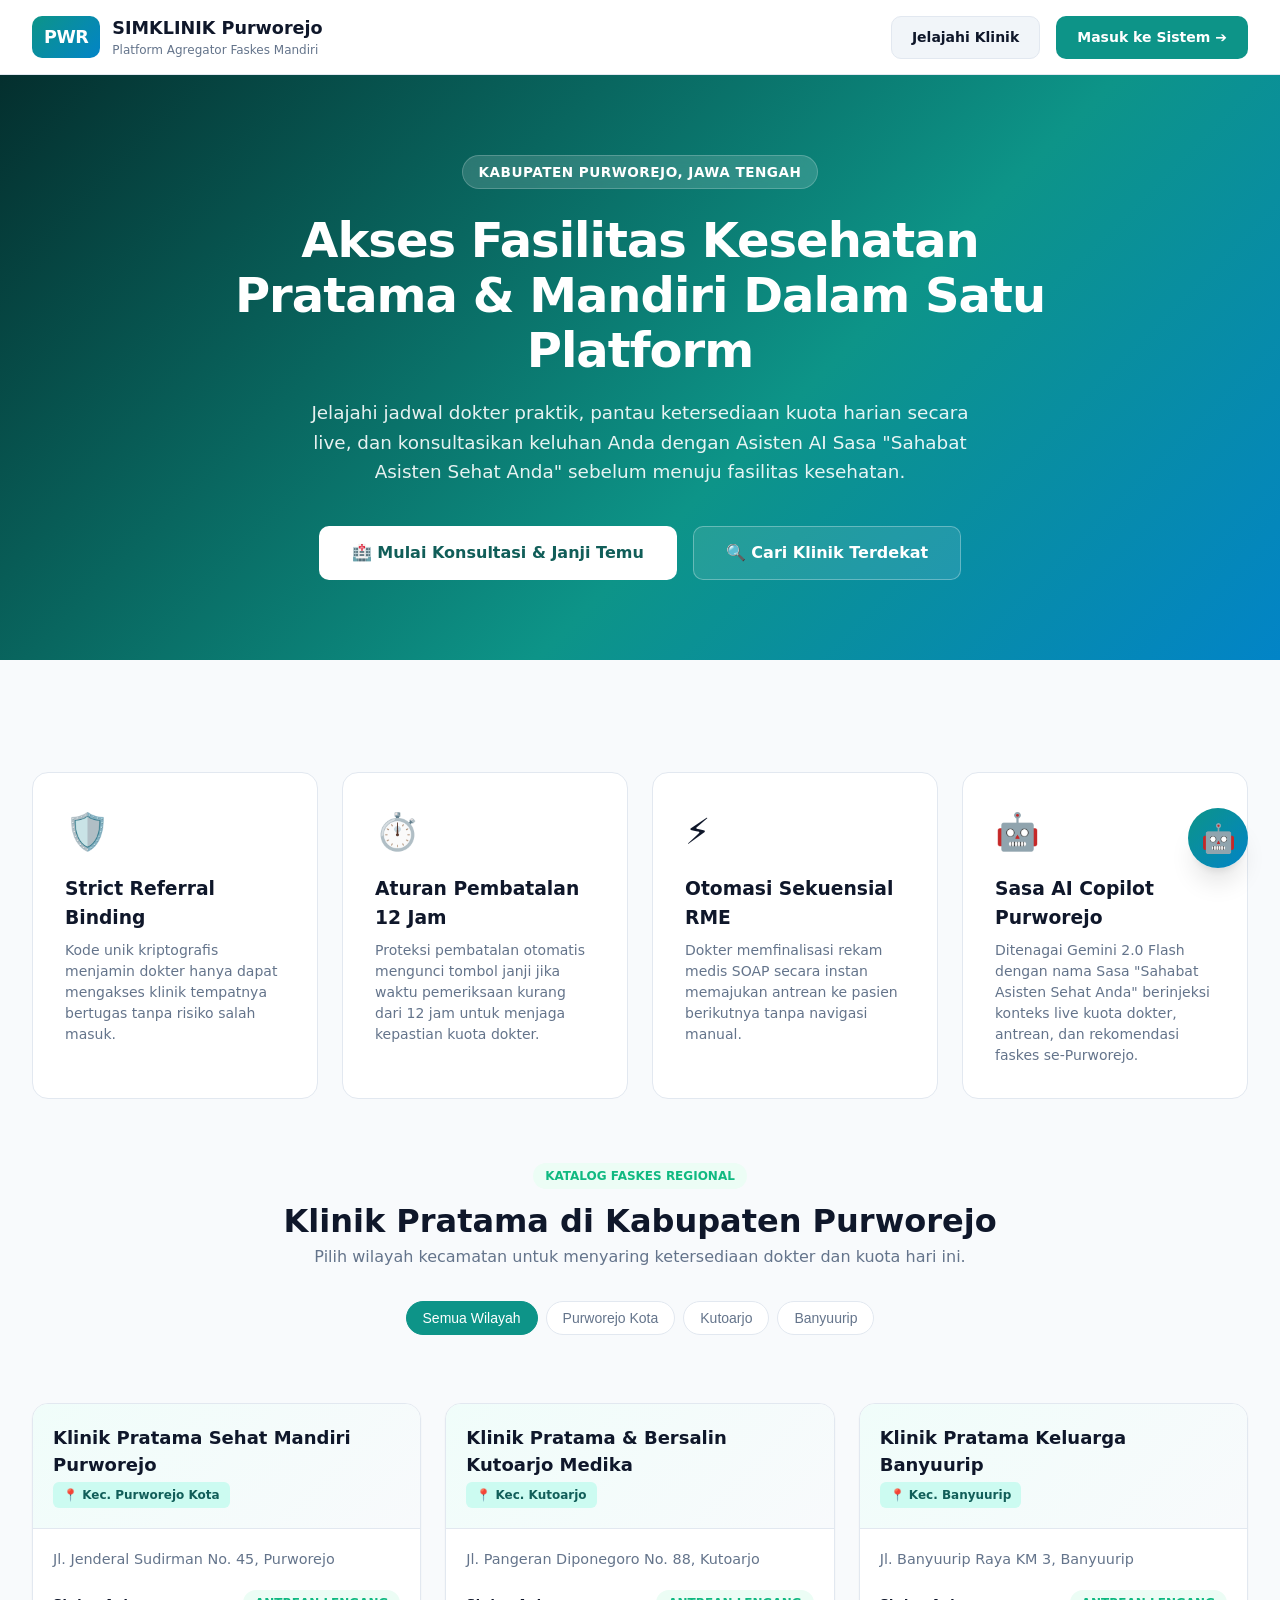
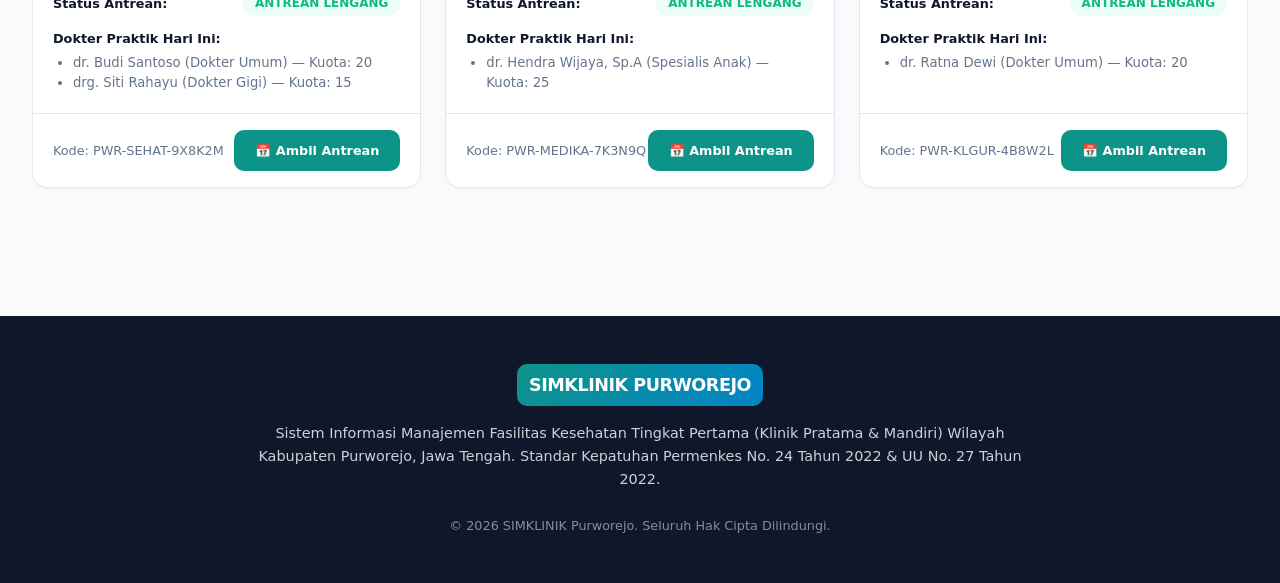
==== commit e6ea126a: "feat(ai): rename assistant bot to Sasa (Sahabat Asisten Sehat Anda)" ====
--- a/index.html
+++ b/index.html
@@ -113,7 +113,7 @@
     <div class="hero-badge">KABUPATEN PURWOREJO, JAWA TENGAH</div>
     <h1 class="hero-title">Akses Fasilitas Kesehatan Pratama & Mandiri Dalam Satu Platform</h1>
     <p class="hero-subtitle">
-      Jelajahi jadwal dokter praktik, pantau ketersediaan kuota harian secara live, dan konsultasikan keluhan Anda dengan Asisten AI Nayla sebelum menuju fasilitas kesehatan.
+      Jelajahi jadwal dokter praktik, pantau ketersediaan kuota harian secara live, dan konsultasikan keluhan Anda dengan Asisten AI Sasa "Sahabat Asisten Sehat Anda" sebelum menuju fasilitas kesehatan.
     </p>
     <div class="hero-actions">
       <a href="login.html" class="btn btn-primary" style="padding: 0.875rem 2rem; font-size: 1rem; background: white; color: var(--primary-dark);">
@@ -155,9 +155,9 @@
 
       <div class="feature-card">
         <span class="feature-icon">🤖</span>
-        <h3 style="font-weight: 700; margin-bottom: 0.5rem;">Nayla AI Copilot Purworejo</h3>
-        <p style="font-size: 0.875rem; color: var(--text-muted);">
-          Ditenagai Gemini 2.0 Flash dengan injeksi konteks live kuota dokter, antrean, dan rekomendasi faskes di seluruh Purworejo.
+        <h3 style="font-weight: 700; margin-bottom: 0.5rem;">Sasa AI Copilot Purworejo</h3>
+        <p style="font-size: 0.875rem; color: var(--text-muted);">
+          Ditenagai Gemini 2.0 Flash dengan nama Sasa "Sahabat Asisten Sehat Anda" berinjeksi konteks live kuota dokter, antrean, dan rekomendasi faskes se-Purworejo.
         </p>
       </div>
     </div>
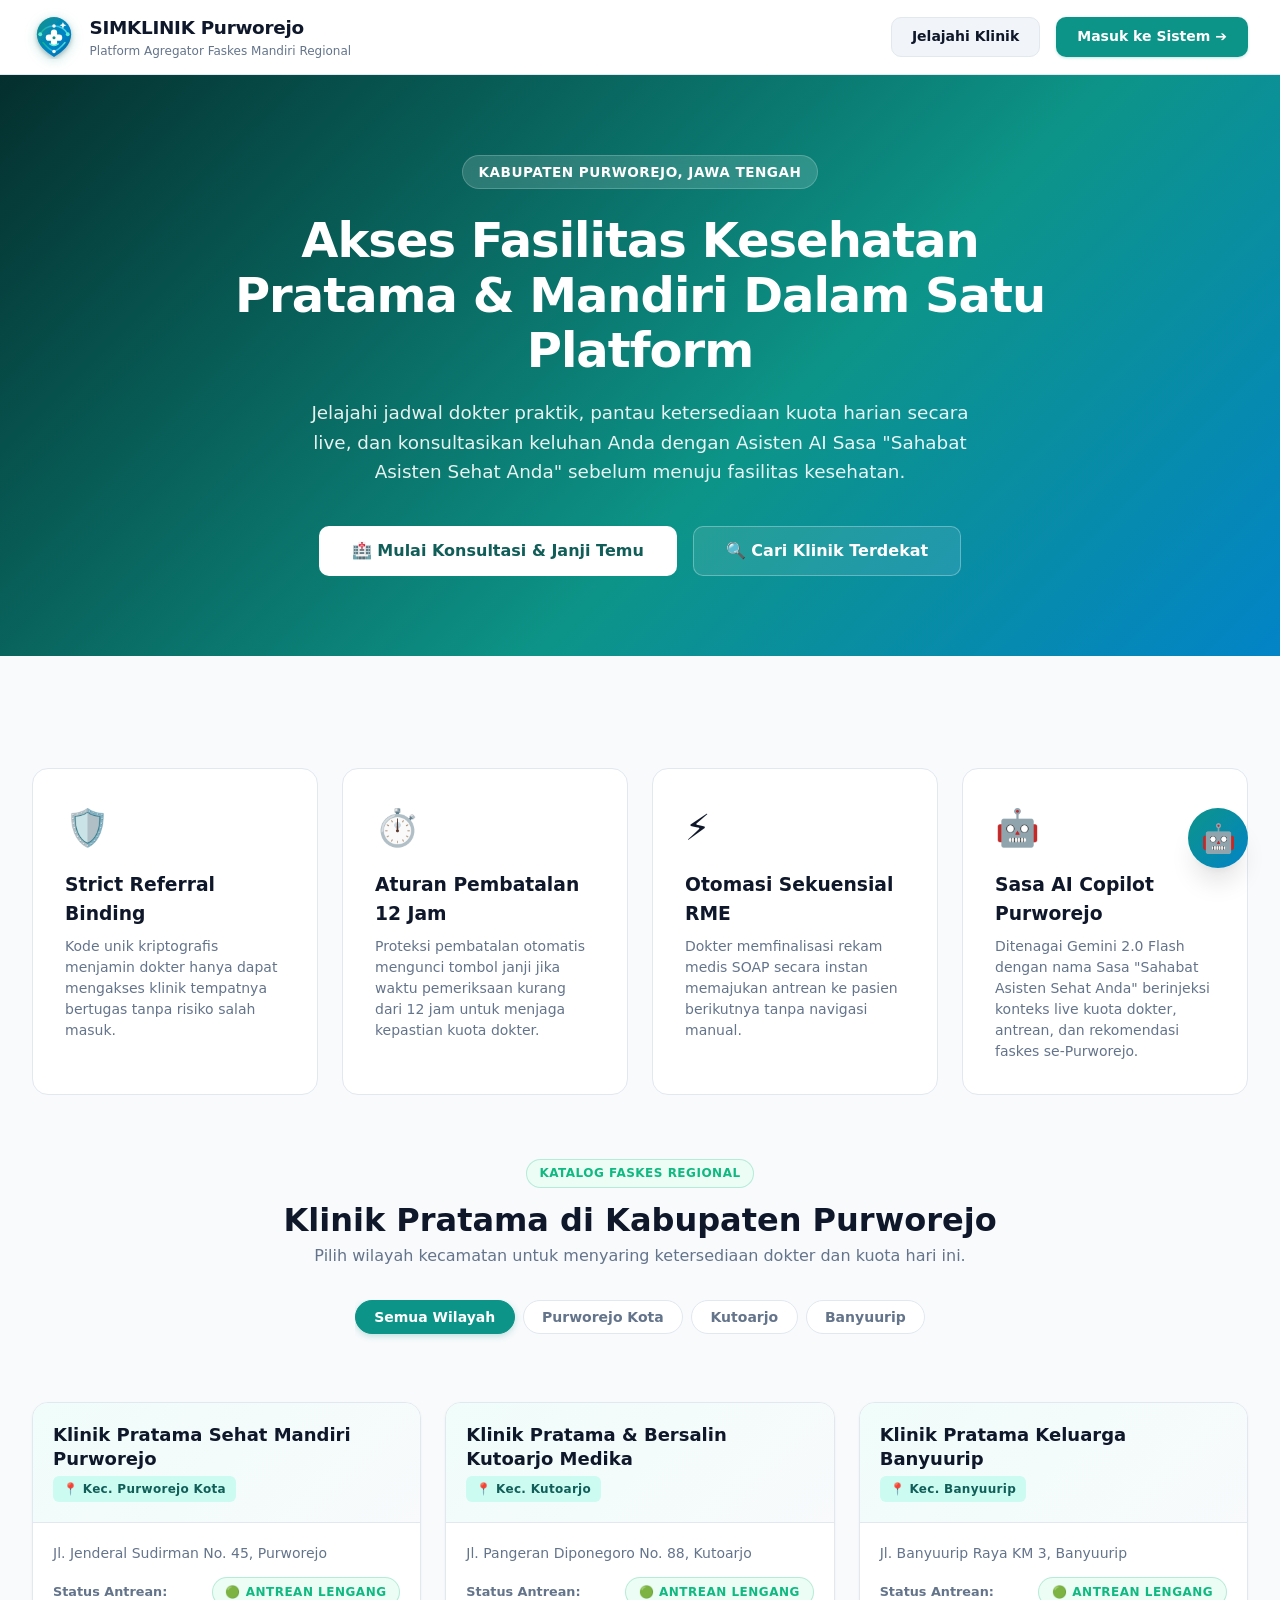
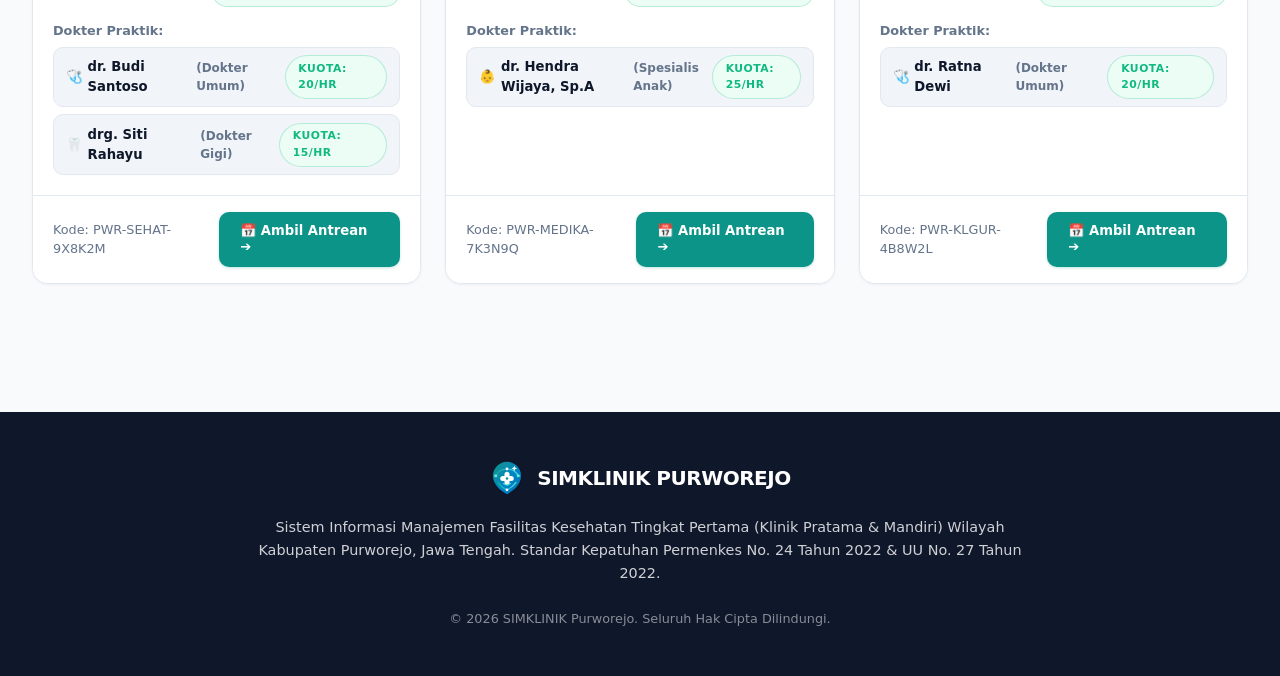
==== commit 7ad576a5: "feat: design new SIMKlinik logo (ramah, higienis, sistem) across all portals and elevate deep-layer " ====
--- a/index.html
+++ b/index.html
@@ -95,11 +95,11 @@
 <body>
   <!-- Header Navigasi Publik -->
   <header class="landing-nav">
-    <div style="display: flex; align-items: center; gap: 0.75rem;">
-      <div class="brand-badge">PWR</div>
+    <div style="display: flex; align-items: center; gap: 0.85rem;">
+      <img src="assets/images/logo-simklinik-icon.svg" alt="Logo SIMKlinik" class="brand-logo-img">
       <div>
-        <strong style="font-size: 1.1rem; color: var(--text-main);">SIMKLINIK Purworejo</strong>
-        <span style="display: block; font-size: 0.75rem; color: var(--text-muted);">Platform Agregator Faskes Mandiri</span>
+        <strong style="font-size: 1.15rem; color: var(--text-main); font-weight: 800; letter-spacing: -0.3px;">SIMKLINIK Purworejo</strong>
+        <span style="display: block; font-size: 0.75rem; color: var(--text-muted); font-weight: 500;">Platform Agregator Faskes Mandiri Regional</span>
       </div>
     </div>
     <div style="display: flex; gap: 1rem; align-items: center;">
@@ -190,7 +190,10 @@
   <!-- Footer -->
   <footer style="background: #0f172a; color: white; padding: 3rem 2rem; text-align: center; margin-top: 5rem;">
     <div style="max-width: 800px; margin: 0 auto;">
-      <div class="brand-badge" style="display: inline-block; margin-bottom: 1rem;">SIMKLINIK PURWOREJO</div>
+      <div style="display: flex; align-items: center; justify-content: center; gap: 0.75rem; margin-bottom: 1.25rem;">
+        <img src="assets/images/logo-simklinik-icon.svg" style="width:36px; height:36px;" alt="">
+        <strong style="font-size: 1.25rem; letter-spacing: -0.5px;">SIMKLINIK PURWOREJO</strong>
+      </div>
       <p style="opacity: 0.8; font-size: 0.9rem; line-height: 1.6;">
         Sistem Informasi Manajemen Fasilitas Kesehatan Tingkat Pertama (Klinik Pratama & Mandiri) Wilayah Kabupaten Purworejo, Jawa Tengah. Standar Kepatuhan Permenkes No. 24 Tahun 2022 & UU No. 27 Tahun 2022.
       </p>
@@ -213,7 +216,7 @@
       grid.innerHTML = '';
 
       for (const clinic of clinics) {
-        const doctors = await window.getDoctorsByClinic(clinic.id);
+        const doctors = await window.getDoctorsByClinic(clinic.id, true);
         const card = document.createElement('div');
         card.className = 'clinic-card';
         card.innerHTML = `
@@ -222,22 +225,37 @@
             <span class="clinic-district">📍 Kec. ${clinic.district}</span>
           </div>
           <div class="clinic-card-body">
-            <p style="color: var(--text-muted); font-size: 0.9rem;">${clinic.address}</p>
-            <div style="display: flex; justify-content: space-between; align-items: center; margin-top: 0.5rem;">
-              <span style="font-size: 0.8rem; font-weight: 600;">Status Antrean:</span>
-              <span class="queue-badge lengang">Antrean Lengang</span>
+            <p style="color: var(--text-muted); font-size: 0.875rem;">${clinic.address}</p>
+            <div style="display: flex; justify-content: space-between; align-items: center;">
+              <span style="font-size: 0.8rem; font-weight: 700; color: var(--text-muted);">Status Antrean:</span>
+              <span class="queue-badge lengang">🟢 Antrean Lengang</span>
             </div>
             <div>
-              <span style="font-size: 0.8rem; font-weight: 600;">Dokter Praktik Hari Ini:</span>
-              <ul style="padding-left: 1.25rem; font-size: 0.825rem; color: var(--text-muted); margin-top: 0.25rem;">
-                ${doctors.map(d => `<li>${d.full_name} (${d.specialty}) — Kuota: ${d.daily_quota}</li>`).join('')}
-              </ul>
+              <span style="font-size: 0.8rem; font-weight: 700; color: var(--text-muted);">Dokter Praktik:</span>
+              <div class="doctor-chip-list">
+                ${doctors.map(d => {
+                  const isCuti = d.status === 'cuti';
+                  const icon = d.specialty.includes('Gigi') ? '🦷' : (d.specialty.includes('Anak') ? '👶' : '🩺');
+                  return `
+                    <div class="doctor-chip-item">
+                      <div class="doctor-chip-name">
+                        <span>${icon}</span>
+                        <span>${d.full_name}</span>
+                        <span class="doctor-chip-spec">(${d.specialty})</span>
+                      </div>
+                      <div>
+                        ${isCuti ? '<span class="queue-badge cuti" style="font-size:0.675rem;">🏖️ Cuti</span>' : `<span class="queue-badge lengang" style="font-size:0.675rem;">Kuota: ${d.daily_quota}/hr</span>`}
+                      </div>
+                    </div>
+                  `;
+                }).join('')}
+              </div>
             </div>
           </div>
           <div class="clinic-card-footer">
             <span style="font-size: 0.8rem; color: var(--text-muted);">Kode: ${clinic.referral_code}</span>
-            <a href="login.html" class="btn btn-primary" style="font-size: 0.8rem;">
-              📅 Ambil Antrean
+            <a href="login.html" class="btn btn-primary" style="font-size: 0.825rem;">
+              📅 Ambil Antrean ➔
             </a>
           </div>
         `;
--- a/assets/css/dashboard.css
+++ b/assets/css/dashboard.css
@@ -10,6 +10,7 @@
   --primary-dark: #115e59;
   
   --secondary: #0284c7;
+  --secondary-hover: #0369a1;
   --secondary-light: #e0f2fe;
   
   --bg-main: #f8fafc;
@@ -37,12 +38,12 @@
   --radius-lg: 16px;
   --radius-full: 9999px;
   
-  --shadow-sm: 0 1px 2px 0 rgb(0 0 0 / 0.05);
-  --shadow-md: 0 4px 6px -1px rgb(0 0 0 / 0.1), 0 2px 4px -2px rgb(0 0 0 / 0.1);
-  --shadow-lg: 0 10px 15px -3px rgb(0 0 0 / 0.1), 0 4px 6px -4px rgb(0 0 0 / 0.1);
-  --shadow-xl: 0 20px 25px -5px rgb(0 0 0 / 0.1), 0 8px 10px -6px rgb(0 0 0 / 0.1);
-  
-  --transition: all 0.2s cubic-bezier(0.4, 0, 0.2, 1);
+  --shadow-sm: 0 1px 3px 0 rgb(0 0 0 / 0.05);
+  --shadow-md: 0 4px 6px -1px rgb(0 0 0 / 0.08), 0 2px 4px -2px rgb(0 0 0 / 0.06);
+  --shadow-lg: 0 10px 15px -3px rgb(0 0 0 / 0.08), 0 4px 6px -4px rgb(0 0 0 / 0.04);
+  --shadow-xl: 0 20px 25px -5px rgb(0 0 0 / 0.1), 0 8px 10px -6px rgb(0 0 0 / 0.06);
+  
+  --transition: all 0.22s cubic-bezier(0.4, 0, 0.2, 1);
 }
 
 * {
@@ -66,7 +67,7 @@
 }
 
 .sidebar {
-  width: 260px;
+  width: 270px;
   background: var(--bg-surface);
   border-right: 1px solid var(--border);
   display: flex;
@@ -76,43 +77,61 @@
   top: 0;
   height: 100vh;
   z-index: 40;
+  box-shadow: 1px 0 3px rgba(0,0,0,0.02);
 }
 
 .sidebar-header {
-  padding: 1.5rem;
-  display: flex;
-  align-items: center;
-  gap: 0.75rem;
+  padding: 1.5rem 1.25rem;
+  display: flex;
+  align-items: center;
+  gap: 0.85rem;
   border-bottom: 1px solid var(--border);
 }
 
 .brand-badge {
   background: linear-gradient(135deg, var(--primary), var(--secondary));
   color: white;
-  font-weight: 700;
-  font-size: 1.1rem;
-  padding: 0.5rem 0.75rem;
+  font-weight: 800;
+  font-size: 1.15rem;
+  padding: 0.5rem 0.8rem;
   border-radius: var(--radius-md);
   letter-spacing: -0.5px;
+  box-shadow: 0 2px 8px rgba(13, 148, 136, 0.3);
+}
+
+.brand-logo-img {
+  width: 44px;
+  height: 44px;
+  object-fit: contain;
+  filter: drop-shadow(0 3px 6px rgba(13, 148, 136, 0.28));
+  transition: var(--transition);
+  flex-shrink: 0;
+}
+
+.brand-logo-img:hover {
+  transform: scale(1.06) rotate(3deg);
 }
 
 .brand-title {
-  font-size: 1.1rem;
-  font-weight: 700;
-  color: var(--text-main);
+  font-size: 1.15rem;
+  font-weight: 800;
+  color: var(--text-main);
+  letter-spacing: -0.5px;
 }
 
 .brand-subtitle {
   font-size: 0.75rem;
   color: var(--text-muted);
+  font-weight: 500;
 }
 
 .nav-menu {
   padding: 1rem 0.75rem;
   display: flex;
   flex-direction: column;
-  gap: 0.25rem;
+  gap: 0.35rem;
   flex: 1;
+  overflow-y: auto;
 }
 
 .nav-item {
@@ -122,20 +141,31 @@
   padding: 0.75rem 1rem;
   color: var(--text-muted);
   text-decoration: none;
-  font-weight: 500;
+  font-weight: 600;
+  font-size: 0.9rem;
   border-radius: var(--radius-md);
   transition: var(--transition);
   cursor: pointer;
-}
-
-.nav-item:hover, .nav-item.active {
+  border: 1px solid transparent;
+}
+
+.nav-item:hover {
+  background-color: var(--bg-subtle);
+  color: var(--text-main);
+  transform: translateX(2px);
+}
+
+.nav-item.active {
   background-color: var(--primary-light);
   color: var(--primary-dark);
+  border-color: rgba(13, 148, 136, 0.2);
+  box-shadow: 0 1px 2px rgba(13, 148, 136, 0.08);
 }
 
 .sidebar-footer {
-  padding: 1rem;
+  padding: 1.25rem;
   border-top: 1px solid var(--border);
+  background: var(--bg-surface);
 }
 
 .main-content {
@@ -143,10 +173,11 @@
   display: flex;
   flex-direction: column;
   overflow-x: hidden;
+  min-width: 0;
 }
 
 .topbar {
-  height: 70px;
+  height: 72px;
   background: var(--bg-surface);
   border-bottom: 1px solid var(--border);
   display: flex;
@@ -156,12 +187,14 @@
   position: sticky;
   top: 0;
   z-index: 30;
+  backdrop-filter: blur(8px);
 }
 
 .page-title {
   font-size: 1.25rem;
-  font-weight: 700;
-  color: var(--text-main);
+  font-weight: 800;
+  color: var(--text-main);
+  letter-spacing: -0.3px;
 }
 
 .topbar-actions {
@@ -174,11 +207,13 @@
   display: flex;
   align-items: center;
   gap: 0.75rem;
-  padding: 0.5rem 1rem;
+  padding: 0.5rem 1.15rem;
   background: var(--bg-subtle);
+  border: 1px solid var(--border);
   border-radius: var(--radius-full);
   font-size: 0.875rem;
   font-weight: 600;
+  color: var(--text-main);
 }
 
 .content-body {
@@ -186,6 +221,29 @@
   max-width: 1400px;
   width: 100%;
   margin: 0 auto;
+}
+
+/* ====================================================================
+   Tabbed / View Switching Architecture
+   ==================================================================== */
+.dashboard-view {
+  display: none;
+}
+
+.dashboard-view.active {
+  display: block;
+  animation: fadeInView 0.22s cubic-bezier(0.16, 1, 0.3, 1);
+}
+
+@keyframes fadeInView {
+  from {
+    opacity: 0;
+    transform: translateY(6px);
+  }
+  to {
+    opacity: 1;
+    transform: translateY(0);
+  }
 }
 
 /* UI Elements */
@@ -202,14 +260,22 @@
   transition: var(--transition);
   border: 1px solid transparent;
   text-decoration: none;
+  font-family: inherit;
+  line-height: 1.25;
+}
+
+.btn:active {
+  transform: scale(0.98);
 }
 
 .btn-primary {
   background-color: var(--primary);
   color: white;
+  box-shadow: 0 1px 3px rgba(13, 148, 136, 0.25);
 }
 .btn-primary:hover {
   background-color: var(--primary-hover);
+  box-shadow: 0 4px 10px rgba(13, 148, 136, 0.35);
 }
 
 .btn-secondary {
@@ -227,6 +293,16 @@
 }
 .btn-danger:hover {
   background-color: #dc2626;
+  box-shadow: 0 4px 10px rgba(239, 68, 68, 0.3);
+}
+
+.btn-warning {
+  background-color: var(--warning);
+  color: #78350f;
+}
+.btn-warning:hover {
+  background-color: #d97706;
+  color: white;
 }
 
 .btn-disabled, .btn:disabled {
@@ -235,6 +311,13 @@
   cursor: not-allowed !important;
   border-color: var(--border) !important;
   box-shadow: none !important;
+  transform: none !important;
+}
+
+.btn-sm {
+  padding: 0.4rem 0.75rem;
+  font-size: 0.8rem;
+  border-radius: var(--radius-sm);
 }
 
 .card {
@@ -242,8 +325,12 @@
   border-radius: var(--radius-lg);
   border: 1px solid var(--border);
   box-shadow: var(--shadow-sm);
-  padding: 1.5rem;
+  padding: 1.75rem;
   transition: var(--transition);
+}
+
+.card:hover {
+  box-shadow: var(--shadow-md);
 }
 
 .card-header {
@@ -257,6 +344,69 @@
   display: grid;
   grid-template-columns: repeat(auto-fit, minmax(300px, 1fr));
   gap: 1.5rem;
+}
+
+/* Stat Cards */
+.stat-card {
+  background: var(--bg-surface);
+  border-radius: var(--radius-lg);
+  border: 1px solid var(--border);
+  padding: 1.5rem;
+  display: flex;
+  align-items: center;
+  gap: 1.25rem;
+  box-shadow: var(--shadow-sm);
+  transition: var(--transition);
+}
+
+.stat-card:hover {
+  transform: translateY(-2px);
+  box-shadow: var(--shadow-md);
+}
+
+.stat-icon {
+  width: 52px;
+  height: 52px;
+  border-radius: var(--radius-md);
+  display: flex;
+  align-items: center;
+  justify-content: center;
+  font-size: 1.5rem;
+  flex-shrink: 0;
+}
+
+.stat-icon.teal {
+  background: var(--primary-light);
+  color: var(--primary-dark);
+}
+
+.stat-icon.blue {
+  background: var(--secondary-light);
+  color: var(--secondary);
+}
+
+.stat-icon.emerald {
+  background: var(--success-bg);
+  color: var(--success);
+}
+
+.stat-icon.amber {
+  background: var(--warning-bg);
+  color: var(--warning);
+}
+
+.stat-value {
+  font-size: 1.75rem;
+  font-weight: 800;
+  color: var(--text-main);
+  line-height: 1.1;
+}
+
+.stat-label {
+  font-size: 0.825rem;
+  color: var(--text-muted);
+  font-weight: 600;
+  margin-top: 0.2rem;
 }
 
 /* Mobile Responsive */
@@ -270,6 +420,9 @@
     position: relative;
     border-right: none;
   }
+  .topbar {
+    padding: 0 1rem;
+  }
   .content-body {
     padding: 1rem;
   }
--- a/assets/css/role-pages.css
+++ b/assets/css/role-pages.css
@@ -12,22 +12,29 @@
 }
 
 .district-chip {
-  padding: 0.5rem 1rem;
+  padding: 0.5rem 1.15rem;
   background: var(--bg-surface);
   border: 1px solid var(--border);
   border-radius: var(--radius-full);
   font-size: 0.875rem;
-  font-weight: 500;
+  font-weight: 600;
   color: var(--text-muted);
   cursor: pointer;
   white-space: nowrap;
   transition: var(--transition);
-}
-
-.district-chip:hover, .district-chip.active {
+  font-family: inherit;
+}
+
+.district-chip:hover {
+  border-color: var(--primary);
+  color: var(--primary-dark);
+}
+
+.district-chip.active {
   background: var(--primary);
   color: white;
   border-color: var(--primary);
+  box-shadow: 0 2px 6px rgba(13, 148, 136, 0.25);
 }
 
 /* Clinic Cards */
@@ -45,7 +52,7 @@
 .clinic-card:hover {
   transform: translateY(-4px);
   box-shadow: var(--shadow-lg);
-  border-color: var(--primary-light);
+  border-color: rgba(13, 148, 136, 0.3);
 }
 
 .clinic-card-header {
@@ -58,7 +65,8 @@
   font-size: 1.125rem;
   font-weight: 700;
   color: var(--text-main);
-  margin-bottom: 0.25rem;
+  margin-bottom: 0.35rem;
+  line-height: 1.3;
 }
 
 .clinic-district {
@@ -67,8 +75,9 @@
   background: var(--primary-light);
   color: var(--primary-dark);
   font-size: 0.75rem;
-  font-weight: 600;
+  font-weight: 700;
   border-radius: var(--radius-sm);
+  letter-spacing: 0.3px;
 }
 
 .clinic-card-body {
@@ -76,7 +85,7 @@
   flex: 1;
   display: flex;
   flex-direction: column;
-  gap: 0.75rem;
+  gap: 0.85rem;
   font-size: 0.875rem;
 }
 
@@ -89,49 +98,221 @@
   background: var(--bg-surface);
 }
 
+/* Doctor micro-chips list inside clinic card */
+.doctor-chip-list {
+  display: flex;
+  flex-direction: column;
+  gap: 0.45rem;
+  margin-top: 0.35rem;
+}
+
+.doctor-chip-item {
+  display: flex;
+  align-items: center;
+  justify-content: space-between;
+  padding: 0.45rem 0.75rem;
+  background: var(--bg-subtle);
+  border: 1px solid var(--border);
+  border-radius: var(--radius-md);
+  font-size: 0.825rem;
+  transition: var(--transition);
+}
+
+.doctor-chip-item:hover {
+  background: #f0fdfa;
+  border-color: #99f6e4;
+}
+
+.doctor-chip-name {
+  font-weight: 600;
+  color: var(--text-main);
+  display: flex;
+  align-items: center;
+  gap: 0.35rem;
+}
+
+.doctor-chip-spec {
+  color: var(--text-muted);
+  font-size: 0.75rem;
+}
+
 /* Queue Status Badges */
 .queue-badge {
   display: inline-flex;
   align-items: center;
   gap: 0.375rem;
-  padding: 0.25rem 0.75rem;
+  padding: 0.3rem 0.8rem;
   border-radius: var(--radius-full);
   font-size: 0.75rem;
   font-weight: 700;
   text-transform: uppercase;
+  letter-spacing: 0.5px;
 }
 
 .queue-badge.lengang {
   background: var(--success-bg);
   color: var(--success);
+  border: 1px solid rgba(16, 185, 129, 0.25);
 }
 .queue-badge.sedang {
   background: var(--warning-bg);
   color: var(--warning);
+  border: 1px solid rgba(245, 158, 11, 0.25);
 }
 .queue-badge.padat {
   background: var(--danger-bg);
   color: var(--danger);
+  border: 1px solid rgba(239, 68, 68, 0.25);
+}
+.queue-badge.cuti {
+  background: #fef3c7;
+  color: #b45309;
+  border: 1px solid #fde68a;
+}
+.queue-badge.aktif {
+  background: var(--success-bg);
+  color: #047857;
+  border: 1px solid rgba(16, 185, 129, 0.25);
 }
 
 /* Live Ticket Box */
 .ticket-card {
-  background: linear-gradient(135deg, var(--primary-dark), #0f172a);
+  background: linear-gradient(135deg, #0f766e, #0f172a);
   color: white;
   border-radius: var(--radius-lg);
-  padding: 2rem;
+  padding: 2.25rem;
   text-align: center;
   position: relative;
   overflow: hidden;
   box-shadow: var(--shadow-xl);
+  border: 1px solid rgba(255,255,255,0.1);
 }
 
 .ticket-number {
-  font-size: 3.5rem;
-  font-weight: 800;
-  letter-spacing: -1px;
+  font-size: 4rem;
+  font-weight: 900;
+  letter-spacing: -1.5px;
   color: #5eead4;
   margin: 0.5rem 0;
+  text-shadow: 0 4px 16px rgba(94, 234, 212, 0.25);
+}
+
+/* Live Queue Countdown Timer Box */
+.countdown-box {
+  margin: 1.25rem auto;
+  max-width: 480px;
+  background: rgba(0, 0, 0, 0.35);
+  border: 1px solid rgba(94, 234, 212, 0.4);
+  border-radius: var(--radius-lg);
+  padding: 1.15rem 1.5rem;
+  backdrop-filter: blur(8px);
+  box-shadow: inset 0 1px 1px rgba(255, 255, 255, 0.1);
+}
+
+.countdown-title {
+  font-size: 0.8rem;
+  text-transform: uppercase;
+  letter-spacing: 1px;
+  color: #5eead4;
+  font-weight: 800;
+  margin-bottom: 0.4rem;
+  display: flex;
+  align-items: center;
+  justify-content: center;
+  gap: 0.5rem;
+}
+
+.countdown-timer-text {
+  font-size: 2.25rem;
+  font-weight: 900;
+  font-family: monospace;
+  letter-spacing: 2px;
+  color: #ffffff;
+  text-shadow: 0 2px 10px rgba(94, 234, 212, 0.3);
+  line-height: 1.15;
+}
+
+.countdown-label-text {
+  font-size: 0.825rem;
+  opacity: 0.88;
+  margin-top: 0.35rem;
+  color: #ccfbf1;
+}
+
+.pulse-dot {
+  width: 9px;
+  height: 9px;
+  background-color: #10b981;
+  border-radius: 50%;
+  display: inline-block;
+  box-shadow: 0 0 0 rgba(16, 185, 129, 0.7);
+  animation: pulseDotAnimation 1.8s infinite;
+}
+
+@keyframes pulseDotAnimation {
+  0% { box-shadow: 0 0 0 0 rgba(16, 185, 129, 0.7); }
+  70% { box-shadow: 0 0 0 8px rgba(16, 185, 129, 0); }
+  100% { box-shadow: 0 0 0 0 rgba(16, 185, 129, 0); }
+}
+
+/* Action button group for tables */
+.action-btn-group {
+  display: inline-flex;
+  align-items: center;
+  gap: 0.4rem;
+}
+
+.table-action-btn {
+  padding: 0.35rem 0.65rem;
+  font-size: 0.775rem;
+  font-weight: 600;
+  border-radius: var(--radius-sm);
+  cursor: pointer;
+  border: 1px solid transparent;
+  transition: var(--transition);
+  display: inline-flex;
+  align-items: center;
+  gap: 0.25rem;
+}
+
+.table-action-btn.edit {
+  background: var(--secondary-light);
+  color: var(--secondary);
+  border-color: rgba(2, 132, 199, 0.2);
+}
+.table-action-btn.edit:hover {
+  background: var(--secondary);
+  color: white;
+}
+
+.table-action-btn.cuti {
+  background: #fef3c7;
+  color: #b45309;
+  border-color: #fde68a;
+}
+.table-action-btn.cuti:hover {
+  background: #f59e0b;
+  color: white;
+}
+
+.table-action-btn.aktif {
+  background: #ecfdf5;
+  color: #047857;
+  border-color: #a7f3d0;
+}
+.table-action-btn.aktif:hover {
+  background: #10b981;
+  color: white;
+}
+
+.table-action-btn.delete {
+  background: var(--danger-bg);
+  color: var(--danger);
+  border-color: rgba(239, 68, 68, 0.2);
+}
+.table-action-btn.delete:hover {
+  background: var(--danger);
+  color: white;
 }
 
 /* RME SOAP Form */
@@ -150,28 +331,241 @@
 .soap-label {
   font-weight: 700;
   font-size: 0.875rem;
-  color: var(--text-muted);
+  color: var(--text-main);
+  display: flex;
+  align-items: center;
+  gap: 0.35rem;
 }
 
 .soap-textarea {
   width: 100%;
-  padding: 0.75rem;
+  padding: 0.85rem;
   border: 1px solid var(--border);
   border-radius: var(--radius-md);
   font-family: inherit;
   font-size: 0.925rem;
   min-height: 120px;
   resize: vertical;
+  line-height: 1.5;
+  background: var(--bg-surface);
+  transition: var(--transition);
 }
 
 .soap-textarea:focus {
   outline: none;
   border-color: var(--primary);
   box-shadow: 0 0 0 3px rgba(13, 148, 136, 0.15);
+}
+
+/* Profile Details Card */
+.profile-card-grid {
+  display: grid;
+  grid-template-columns: repeat(auto-fit, minmax(240px, 1fr));
+  gap: 1.25rem;
+  margin-top: 1rem;
+}
+
+.profile-field-box {
+  background: var(--bg-subtle);
+  padding: 1rem 1.25rem;
+  border-radius: var(--radius-md);
+  border: 1px solid var(--border);
+}
+
+.profile-field-label {
+  font-size: 0.775rem;
+  color: var(--text-muted);
+  font-weight: 700;
+  text-transform: uppercase;
+  letter-spacing: 0.5px;
+  margin-bottom: 0.35rem;
+}
+
+.profile-field-value {
+  font-size: 1.05rem;
+  font-weight: 700;
+  color: var(--text-main);
+}
+
+/* ====================================================================
+   Deep Layer: Polished Booking Modal Components
+   ==================================================================== */
+
+.booking-clinic-badge-box {
+  display: flex;
+  align-items: center;
+  gap: 0.85rem;
+  padding: 1rem 1.25rem;
+  background: linear-gradient(135deg, #f0fdfa, #e0f2fe);
+  border: 1px solid #ccfbf1;
+  border-radius: var(--radius-md);
+  margin-bottom: 1.25rem;
+}
+
+.booking-clinic-icon-circle {
+  width: 42px;
+  height: 42px;
+  border-radius: var(--radius-md);
+  background: white;
+  display: flex;
+  align-items: center;
+  justify-content: center;
+  font-size: 1.25rem;
+  box-shadow: 0 2px 6px rgba(13, 148, 136, 0.15);
+  flex-shrink: 0;
+}
+
+/* Interactive Selected Doctor Preview */
+.doctor-preview-box {
+  display: flex;
+  align-items: center;
+  gap: 1rem;
+  padding: 0.9rem 1.15rem;
+  background: var(--bg-surface);
+  border: 1px solid #cbd5e1;
+  border-left: 4px solid var(--primary);
+  border-radius: var(--radius-md);
+  margin-top: 0.65rem;
+  transition: var(--transition);
+}
+
+.doctor-avatar-circle {
+  width: 44px;
+  height: 44px;
+  border-radius: var(--radius-full);
+  background: linear-gradient(135deg, var(--primary), var(--secondary));
+  color: white;
+  display: flex;
+  align-items: center;
+  justify-content: center;
+  font-size: 1.35rem;
+  flex-shrink: 0;
+  box-shadow: 0 2px 8px rgba(13, 148, 136, 0.25);
+}
+
+.quick-chip-group {
+  display: flex;
+  gap: 0.5rem;
+  margin-top: 0.45rem;
+  flex-wrap: wrap;
+}
+
+.quick-chip {
+  padding: 0.35rem 0.75rem;
+  border: 1px solid var(--border);
+  border-radius: var(--radius-full);
+  background: var(--bg-surface);
+  color: var(--text-muted);
+  font-size: 0.775rem;
+  font-weight: 600;
+  cursor: pointer;
+  transition: var(--transition);
+  font-family: inherit;
+}
+
+.quick-chip:hover {
+  border-color: var(--primary);
+  color: var(--primary-dark);
+}
+
+.quick-chip.active {
+  background: var(--primary-light);
+  color: var(--primary-dark);
+  border-color: var(--primary);
+  box-shadow: 0 1px 3px rgba(13, 148, 136, 0.15);
+}
+
+/* Time Slot Pill Buttons */
+.time-slot-grid {
+  display: grid;
+  grid-template-columns: repeat(2, 1fr);
+  gap: 0.5rem;
+  margin-top: 0.45rem;
+}
+
+.time-slot-pill {
+  padding: 0.6rem 0.75rem;
+  border: 1px solid var(--border);
+  border-radius: var(--radius-md);
+  background: var(--bg-surface);
+  color: var(--text-main);
+  font-size: 0.825rem;
+  font-weight: 600;
+  cursor: pointer;
+  text-align: center;
+  transition: var(--transition);
+  display: flex;
+  align-items: center;
+  justify-content: center;
+  gap: 0.35rem;
+  font-family: inherit;
+}
+
+.time-slot-pill:hover {
+  border-color: var(--primary);
+  background: #f0fdfa;
+}
+
+.time-slot-pill.active {
+  background: var(--primary);
+  color: white;
+  border-color: var(--primary);
+  box-shadow: 0 2px 6px rgba(13, 148, 136, 0.3);
+}
+
+/* Booking Summary Card */
+.booking-summary-card {
+  background: linear-gradient(135deg, #f8fafc, #f1f5f9);
+  border: 1px dashed #94a3b8;
+  border-radius: var(--radius-md);
+  padding: 1rem 1.25rem;
+  margin-top: 1.25rem;
+  margin-bottom: 1.25rem;
+}
+
+.booking-summary-header {
+  display: flex;
+  justify-content: space-between;
+  align-items: center;
+  font-size: 0.75rem;
+  font-weight: 800;
+  color: var(--primary-dark);
+  text-transform: uppercase;
+  letter-spacing: 0.5px;
+  margin-bottom: 0.5rem;
+  padding-bottom: 0.4rem;
+  border-bottom: 1px solid #e2e8f0;
+}
+
+.booking-summary-grid {
+  display: grid;
+  grid-template-columns: 1fr 1fr;
+  gap: 0.4rem 1rem;
+  font-size: 0.825rem;
+}
+
+/* Modern Caution Box */
+.booking-caution-box {
+  background: #fffbeb;
+  border-left: 4px solid var(--warning);
+  border-radius: var(--radius-sm);
+  padding: 0.85rem 1rem;
+  font-size: 0.825rem;
+  color: #92400e;
+  line-height: 1.5;
+  display: flex;
+  gap: 0.75rem;
+  align-items: flex-start;
 }
 
 @media (max-width: 768px) {
   .soap-grid {
     grid-template-columns: 1fr;
   }
-}
+  .time-slot-grid {
+    grid-template-columns: 1fr;
+  }
+  .booking-summary-grid {
+    grid-template-columns: 1fr;
+  }
+}
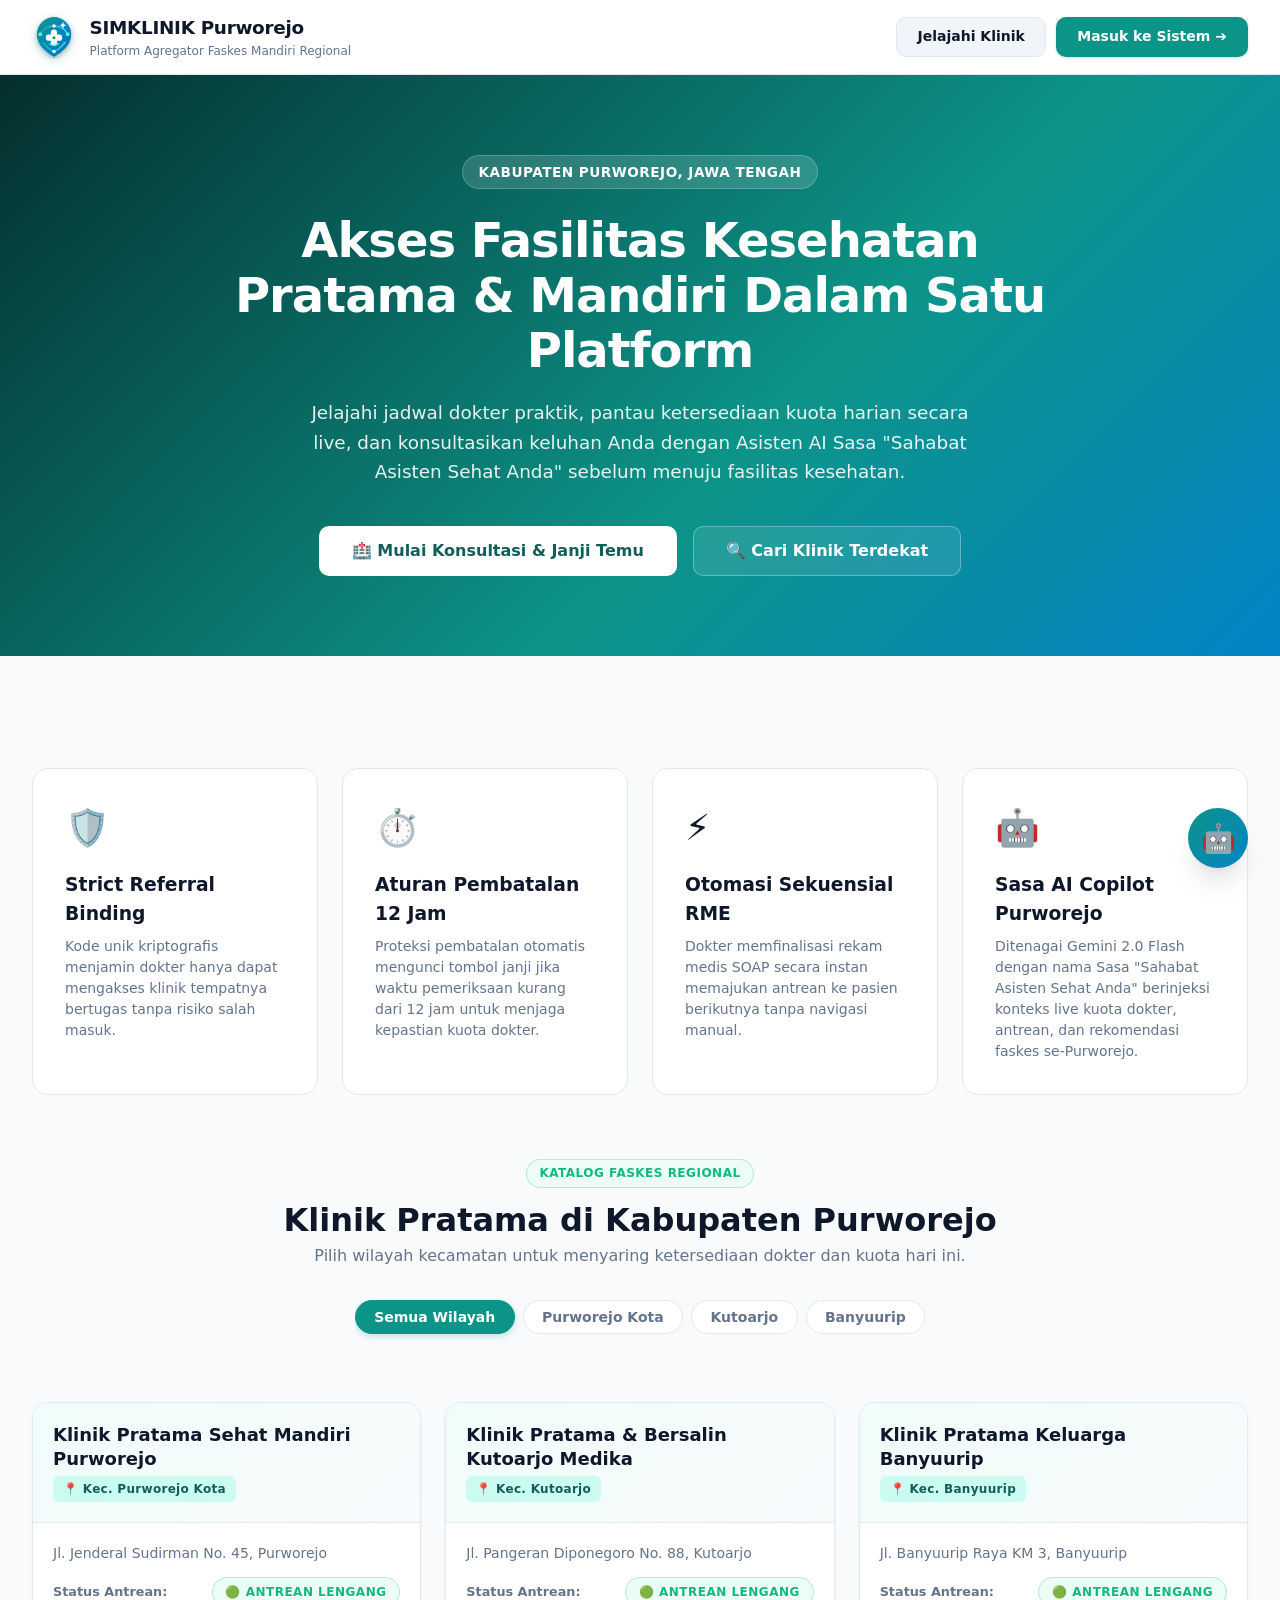
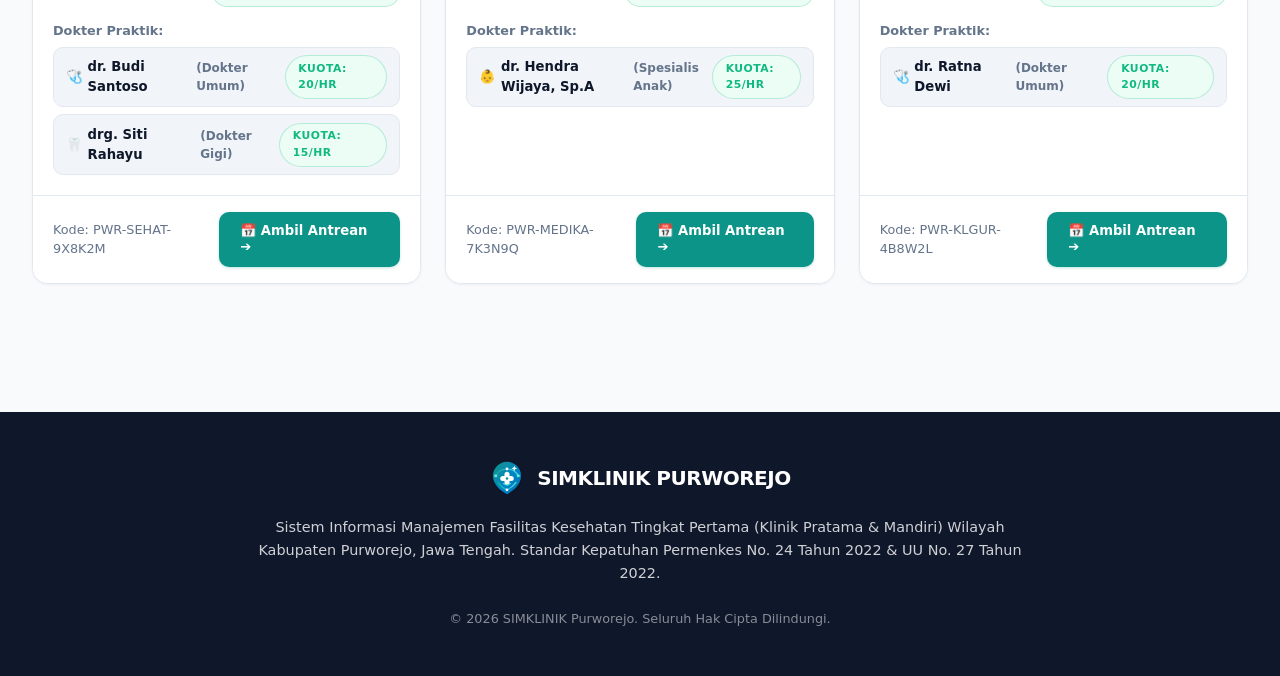
==== commit 75aced75: "feat: complete mobile-first responsive redesign across all views and UI components" ====
--- a/index.html
+++ b/index.html
@@ -87,8 +87,63 @@
       z-index: 50;
     }
     @media (max-width: 768px) {
-      .hero-title { font-size: 2rem; }
-      .hero-section { padding: 3rem 1.5rem; }
+      .landing-nav {
+        height: auto;
+        min-height: 60px;
+        padding: 0.75rem 1rem;
+        gap: 0.5rem;
+      }
+      .landing-nav-subtitle {
+        display: none !important;
+      }
+      .btn-nav-explore {
+        display: none !important;
+      }
+      .btn-nav-login {
+        padding: 0.45rem 0.85rem !important;
+        font-size: 0.825rem !important;
+      }
+      .hero-title {
+        font-size: 1.75rem;
+        line-height: 1.25;
+      }
+      .hero-section {
+        padding: 2.75rem 1rem;
+      }
+      .hero-badge {
+        font-size: 0.725rem;
+        padding: 0.3rem 0.75rem;
+      }
+      .hero-subtitle {
+        font-size: 0.95rem;
+        margin-bottom: 1.75rem;
+      }
+      .hero-actions {
+        flex-direction: column;
+        width: 100%;
+        gap: 0.75rem;
+      }
+      .hero-actions .btn {
+        width: 100%;
+        padding: 0.85rem 1.25rem !important;
+        font-size: 0.925rem !important;
+        justify-content: center;
+      }
+      .landing-container {
+        padding: 2rem 1rem !important;
+      }
+      .feature-grid {
+        grid-template-columns: 1fr;
+        gap: 1rem;
+        margin: 2.5rem 0;
+      }
+      .feature-card {
+        padding: 1.25rem 1rem;
+      }
+      footer {
+        padding: 2.25rem 1rem !important;
+        margin-top: 3.5rem !important;
+      }
     }
   </style>
 </head>
@@ -99,12 +154,12 @@
       <img src="assets/images/logo-simklinik-icon.svg" alt="Logo SIMKlinik" class="brand-logo-img">
       <div>
         <strong style="font-size: 1.15rem; color: var(--text-main); font-weight: 800; letter-spacing: -0.3px;">SIMKLINIK Purworejo</strong>
-        <span style="display: block; font-size: 0.75rem; color: var(--text-muted); font-weight: 500;">Platform Agregator Faskes Mandiri Regional</span>
-      </div>
-    </div>
-    <div style="display: flex; gap: 1rem; align-items: center;">
-      <a href="#public-clinic-explorer" class="btn btn-secondary">Jelajahi Klinik</a>
-      <a href="login.html" class="btn btn-primary">Masuk ke Sistem ➔</a>
+        <span class="landing-nav-subtitle" style="display: block; font-size: 0.75rem; color: var(--text-muted); font-weight: 500;">Platform Agregator Faskes Mandiri Regional</span>
+      </div>
+    </div>
+    <div style="display: flex; gap: 0.65rem; align-items: center;">
+      <a href="#public-clinic-explorer" class="btn btn-secondary btn-nav-explore">Jelajahi Klinik</a>
+      <a href="login.html" class="btn btn-primary btn-nav-login">Masuk ke Sistem ➔</a>
     </div>
   </header>
 
@@ -126,7 +181,7 @@
   </section>
 
   <!-- Container Konten Utama -->
-  <div style="max-width: 1280px; margin: 0 auto; padding: 3rem 2rem;">
+  <div class="landing-container" style="max-width: 1280px; margin: 0 auto; padding: 3rem 2rem;">
     <!-- 4 Fitur Unggulan Arsitektur -->
     <div class="feature-grid">
       <div class="feature-card">
--- a/assets/css/dashboard.css
+++ b/assets/css/dashboard.css
@@ -409,21 +409,163 @@
   margin-top: 0.2rem;
 }
 
-/* Mobile Responsive */
+.mobile-logout-btn {
+  display: none;
+}
+
+/* Comprehensive Mobile Responsive Design System */
 @media (max-width: 768px) {
   .app-layout {
     flex-direction: column;
-  }
+    min-height: 100vh;
+  }
+  
+  /* Mobile Sticky App Bar */
   .sidebar {
     width: 100%;
     height: auto;
+    position: sticky;
+    top: 0;
+    z-index: 90;
+    background: var(--bg-surface);
+    border-right: none;
+    border-bottom: 1px solid var(--border);
+    box-shadow: 0 2px 10px rgba(15, 23, 42, 0.06);
+  }
+
+  .sidebar-header {
+    padding: 0.75rem 1rem;
+    display: flex;
+    justify-content: space-between;
+    align-items: center;
+    border-bottom: none;
+  }
+
+  .mobile-logout-btn {
+    display: inline-flex;
+    align-items: center;
+    gap: 0.35rem;
+    padding: 0.4rem 0.75rem;
+    font-size: 0.8rem;
+    font-weight: 700;
+    border-radius: var(--radius-full);
+  }
+
+  /* Horizontal Scrollable Nav Tabs */
+  .nav-menu {
+    flex-direction: row;
+    overflow-x: auto;
+    padding: 0.45rem 0.75rem 0.6rem;
+    gap: 0.45rem;
+    border-top: 1px solid var(--border);
+    -webkit-overflow-scrolling: touch;
+    scrollbar-width: none;
+  }
+
+  .nav-menu::-webkit-scrollbar {
+    display: none;
+  }
+
+  .nav-item {
+    white-space: nowrap;
+    padding: 0.45rem 0.85rem;
+    font-size: 0.825rem;
+    flex-shrink: 0;
+    border-radius: var(--radius-full);
+    border: 1px solid var(--border);
+    background: var(--bg-subtle);
+  }
+
+  .nav-item.active {
+    background: var(--primary);
+    color: white;
+    border-color: var(--primary);
+    box-shadow: 0 2px 6px rgba(13, 148, 136, 0.25);
+  }
+
+  .sidebar-footer {
+    display: none;
+  }
+
+  /* Mobile Topbar */
+  .topbar {
+    height: auto;
+    min-height: 54px;
+    padding: 0.75rem 1rem;
+    flex-wrap: wrap;
+    gap: 0.5rem;
     position: relative;
-    border-right: none;
-  }
-  .topbar {
-    padding: 0 1rem;
-  }
+    top: 0;
+    z-index: 10;
+    border-bottom: 1px solid var(--border);
+    background: var(--bg-surface);
+  }
+
+  .page-title {
+    font-size: 1.15rem;
+    line-height: 1.25;
+  }
+
+  .topbar-actions {
+    width: 100%;
+    display: flex;
+    justify-content: flex-start;
+  }
+
+  .user-badge {
+    padding: 0.3rem 0.75rem;
+    font-size: 0.8rem;
+  }
+
+  /* Content Body & Cards */
   .content-body {
-    padding: 1rem;
-  }
-}
+    padding: 1rem 0.85rem;
+  }
+
+  .grid-3 {
+    grid-template-columns: 1fr;
+    gap: 1rem;
+  }
+
+  .card {
+    padding: 1.25rem 1rem;
+    border-radius: var(--radius-md);
+  }
+
+  .card-header {
+    flex-direction: column;
+    align-items: flex-start;
+    gap: 0.65rem;
+    margin-bottom: 1rem;
+  }
+
+  .stat-card {
+    padding: 1.1rem 1rem;
+    gap: 0.85rem;
+  }
+
+  .stat-icon {
+    width: 44px;
+    height: 44px;
+    font-size: 1.3rem;
+  }
+
+  .stat-value {
+    font-size: 1.5rem;
+  }
+
+  /* Form Inputs on Mobile (16px prevents iOS zoom) */
+  .form-input, select.form-input, textarea.form-input {
+    font-size: 16px !important;
+  }
+
+  .mobile-table-hint {
+    display: block !important;
+  }
+}
+
+.mobile-table-hint {
+  display: none;
+}
+
+
--- a/assets/css/role-pages.css
+++ b/assets/css/role-pages.css
@@ -315,6 +315,61 @@
   color: white;
 }
 
+/* ====================================================================
+   Doctor Portal: Vertical RME Priority Workspace (Atas-Bawah)
+   ==================================================================== */
+
+.doctor-workspace-vertical {
+  display: flex;
+  flex-direction: column;
+  gap: 1.75rem;
+  width: 100%;
+}
+
+.rme-primary-workspace {
+  width: 100%;
+}
+
+.rme-card {
+  border-top: 4px solid var(--primary);
+  background: var(--bg-surface);
+  box-shadow: var(--shadow-md);
+  border-radius: var(--radius-lg);
+}
+
+.rme-card-header {
+  display: flex;
+  justify-content: space-between;
+  align-items: center;
+  flex-wrap: wrap;
+  gap: 0.75rem;
+  padding-bottom: 1rem;
+  border-bottom: 1px solid var(--border);
+  margin-bottom: 1.25rem;
+}
+
+.badge-vital-live {
+  display: inline-flex;
+  align-items: center;
+  gap: 0.35rem;
+  font-size: 0.75rem;
+  font-weight: 700;
+  color: var(--primary-dark);
+  background: #ccfbf1;
+  padding: 0.25rem 0.65rem;
+  border-radius: var(--radius-full);
+}
+
+.rme-timestamp-badge {
+  font-size: 0.8rem;
+  color: var(--text-muted);
+  font-weight: 600;
+  background: var(--bg-subtle);
+  padding: 0.35rem 0.75rem;
+  border-radius: var(--radius-sm);
+  border: 1px solid var(--border);
+}
+
 /* RME SOAP Form */
 .soap-grid {
   display: grid;
@@ -334,27 +389,100 @@
   color: var(--text-main);
   display: flex;
   align-items: center;
-  gap: 0.35rem;
-}
+  gap: 0.45rem;
+}
+
+/* S-O-A-P Colored Pill Badges */
+.soap-pill-badge {
+  display: inline-flex;
+  align-items: center;
+  justify-content: center;
+  width: 24px;
+  height: 24px;
+  border-radius: var(--radius-sm);
+  font-size: 0.75rem;
+  font-weight: 900;
+  color: white;
+  flex-shrink: 0;
+}
+
+.pill-s { background: #0284c7; } /* Blue for Subjective */
+.pill-o { background: #059669; } /* Green for Objective */
+.pill-a { background: #d97706; } /* Amber for Assessment */
+.pill-p { background: #7c3aed; } /* Purple for Plan */
+.pill-rx { background: #0d9488; } /* Teal for Prescription */
 
 .soap-textarea {
   width: 100%;
-  padding: 0.85rem;
-  border: 1px solid var(--border);
+  padding: 0.95rem;
+  border: 1.5px solid var(--border);
   border-radius: var(--radius-md);
   font-family: inherit;
   font-size: 0.925rem;
-  min-height: 120px;
+  min-height: 125px;
   resize: vertical;
+  line-height: 1.55;
+  background: var(--bg-surface);
+  transition: var(--transition);
+}
+
+.soap-field-s .soap-textarea:focus { border-color: #0284c7; box-shadow: 0 0 0 3px rgba(2, 132, 199, 0.15); }
+.soap-field-o .soap-textarea:focus { border-color: #059669; box-shadow: 0 0 0 3px rgba(5, 150, 105, 0.15); }
+.soap-field-a .soap-textarea:focus { border-color: #d97706; box-shadow: 0 0 0 3px rgba(217, 119, 6, 0.15); }
+.soap-field-p .soap-textarea:focus { border-color: #7c3aed; box-shadow: 0 0 0 3px rgba(124, 58, 237, 0.15); }
+
+/* Soap Action Bar */
+.soap-action-bar {
+  display: flex;
+  justify-content: space-between;
+  align-items: center;
+  padding-top: 1.25rem;
+  margin-top: 1.5rem;
+  border-top: 1px solid var(--border);
+  flex-wrap: wrap;
+  gap: 1rem;
+}
+
+.soap-hint {
+  font-size: 0.85rem;
+  color: var(--text-muted);
+  max-width: 580px;
   line-height: 1.5;
-  background: var(--bg-surface);
-  transition: var(--transition);
-}
-
-.soap-textarea:focus {
-  outline: none;
-  border-color: var(--primary);
-  box-shadow: 0 0 0 3px rgba(13, 148, 136, 0.15);
+}
+
+.btn-finalize-rme {
+  padding: 0.85rem 1.85rem;
+  font-size: 0.975rem;
+  font-weight: 800;
+  letter-spacing: 0.2px;
+}
+
+/* Secondary Queue Workspace (At Bawah) */
+.queue-secondary-workspace {
+  width: 100%;
+}
+
+.today-queue-grid {
+  display: grid;
+  grid-template-columns: repeat(auto-fill, minmax(280px, 1fr));
+  gap: 1rem;
+  margin-top: 0.75rem;
+}
+
+.today-queue-card {
+  padding: 1rem;
+  border-radius: var(--radius-md);
+  border: 1px solid var(--border);
+  background: white;
+  transition: var(--transition);
+  display: flex;
+  flex-direction: column;
+  justify-content: space-between;
+}
+
+.today-queue-card:hover {
+  box-shadow: var(--shadow-md);
+  transform: translateY(-2px);
 }
 
 /* Profile Details Card */
@@ -559,8 +687,29 @@
 }
 
 @media (max-width: 768px) {
+  .doctor-workspace-vertical {
+    gap: 1.25rem;
+  }
   .soap-grid {
     grid-template-columns: 1fr;
+    gap: 1.15rem;
+  }
+  .soap-textarea {
+    min-height: 110px;
+    font-size: 0.95rem;
+  }
+  .soap-action-bar {
+    flex-direction: column;
+    align-items: stretch;
+    gap: 0.85rem;
+  }
+  .btn-finalize-rme {
+    width: 100%;
+    text-align: center;
+    justify-content: center;
+  }
+  .today-queue-grid {
+    grid-template-columns: 1fr;
   }
   .time-slot-grid {
     grid-template-columns: 1fr;
@@ -568,4 +717,83 @@
   .booking-summary-grid {
     grid-template-columns: 1fr;
   }
-}
+  #modal-booking .modal-container {
+    max-height: 95vh;
+  }
+  #modal-booking .modal-body {
+    max-height: calc(95vh - 130px);
+    padding: 1rem 1.15rem;
+  }
+
+  /* Mobile Ticket Card & Countdown Box */
+  .ticket-card {
+    padding: 1.5rem 1rem;
+    border-radius: var(--radius-md);
+  }
+  .ticket-number {
+    font-size: 2.75rem;
+    margin: 0.25rem 0;
+  }
+  .countdown-box {
+    padding: 0.85rem 1rem;
+    margin: 1rem auto;
+    border-radius: var(--radius-md);
+  }
+  .countdown-timer-text {
+    font-size: 1.65rem;
+    letter-spacing: 1px;
+  }
+
+  /* Mobile Clinic Card & Doctor Chips */
+  .clinic-card-header {
+    padding: 1rem;
+  }
+  .clinic-card-body {
+    padding: 1rem;
+  }
+  .clinic-card-footer {
+    padding: 0.85rem 1rem;
+  }
+  .clinic-card-footer .btn {
+    width: 100%;
+    justify-content: center;
+  }
+
+  /* Mobile Profile Data Grid */
+  .profile-card-grid {
+    grid-template-columns: 1fr;
+    gap: 0.75rem;
+  }
+
+  /* Mobile Doctor Preview & Booking Elements */
+  .doctor-preview-box {
+    flex-direction: column;
+    align-items: flex-start;
+    gap: 0.75rem;
+  }
+  #preview-doctor-badge-status {
+    width: 100%;
+  }
+  .booking-clinic-badge-box {
+    padding: 0.75rem 1rem;
+    gap: 0.75rem;
+  }
+  .booking-caution-box {
+    padding: 0.75rem 0.85rem;
+    font-size: 0.8rem;
+  }
+
+  /* Mobile Tables with Smooth Touch Scrolling */
+  table {
+    min-width: 600px;
+  }
+}
+
+/* Explicit Modal Booking Scroll Assurance */
+#modal-booking .modal-body {
+  overflow-y: auto !important;
+  max-height: calc(88vh - 140px);
+  overscroll-behavior: contain;
+}
+
+
--- a/assets/css/modal.css
+++ b/assets/css/modal.css
@@ -28,13 +28,15 @@
   box-shadow: var(--shadow-xl);
   border: 1px solid var(--border);
   width: 100%;
-  max-width: 560px;
+  max-width: 580px;
+  max-height: calc(100vh - 2.5rem);
   max-height: 90vh;
   display: flex;
   flex-direction: column;
   overflow: hidden;
   transform: scale(0.95) translateY(10px);
   transition: transform 0.25s cubic-bezier(0.16, 1, 0.3, 1);
+  margin: auto;
 }
 
 .modal-backdrop.active .modal-container {
@@ -47,6 +49,8 @@
   align-items: center;
   justify-content: space-between;
   border-bottom: 1px solid var(--border);
+  flex-shrink: 0;
+  background: var(--bg-surface);
 }
 
 .modal-title {
@@ -75,11 +79,50 @@
   background: var(--danger-bg);
 }
 
+/* PENTING: Form di dalam modal wajib flex column dan min-height 0
+   agar modal-body terbatasi tingginya dan memicu scrolling vertikal */
+.modal-container > form,
+.modal-form {
+  display: flex;
+  flex-direction: column;
+  flex: 1 1 auto;
+  min-height: 0;
+  overflow: hidden;
+}
+
 .modal-body {
   padding: 1.5rem;
   overflow-y: auto;
+  overflow-x: hidden;
+  flex: 1 1 auto;
+  min-height: 0;
+  max-height: calc(88vh - 135px);
   font-size: 0.925rem;
   color: var(--text-main);
+  overscroll-behavior: contain;
+  -webkit-overflow-scrolling: touch;
+  scrollbar-width: thin;
+  scrollbar-color: #cbd5e1 var(--bg-subtle, #f8fafc);
+}
+
+/* Custom scrollbar elegan */
+.modal-body::-webkit-scrollbar {
+  width: 7px;
+}
+
+.modal-body::-webkit-scrollbar-track {
+  background: var(--bg-subtle, #f8fafc);
+  border-radius: 9999px;
+}
+
+.modal-body::-webkit-scrollbar-thumb {
+  background: #cbd5e1;
+  border-radius: 9999px;
+  border: 1px solid transparent;
+}
+
+.modal-body::-webkit-scrollbar-thumb:hover {
+  background: var(--primary, #0d9488);
 }
 
 .modal-footer {
@@ -90,6 +133,7 @@
   gap: 0.75rem;
   border-top: 1px solid var(--border);
   background: var(--bg-subtle);
+  flex-shrink: 0;
 }
 
 /* Toast Container */
@@ -140,3 +184,46 @@
     transform: translateY(0) scale(1);
   }
 }
+
+/* Mobile Responsive Modal & Toast */
+@media (max-width: 768px) {
+  .modal-backdrop {
+    padding: 0.5rem;
+    align-items: flex-end;
+  }
+  .modal-container {
+    max-height: 95vh;
+    border-radius: var(--radius-lg) var(--radius-lg) 0 0;
+    margin-bottom: 0;
+  }
+  .modal-header {
+    padding: 1rem 1.15rem;
+  }
+  .modal-body {
+    padding: 1.15rem 1rem;
+    max-height: calc(95vh - 125px);
+  }
+  .modal-footer {
+    padding: 0.85rem 1rem;
+    flex-wrap: wrap;
+    justify-content: stretch;
+    gap: 0.5rem;
+  }
+  .modal-footer .btn {
+    flex: 1 1 45%;
+    text-align: center;
+    justify-content: center;
+  }
+  .toast-container {
+    bottom: 1rem;
+    right: 1rem;
+    left: 1rem;
+    align-items: center;
+  }
+  .toast {
+    min-width: 0;
+    width: 100%;
+    max-width: 100%;
+  }
+}
+
--- a/assets/css/ai-chat.css
+++ b/assets/css/ai-chat.css
@@ -193,3 +193,38 @@
 .ai-send-btn:hover {
   background: var(--primary-hover);
 }
+
+/* Mobile Responsive Drawer Bottom-Sheet */
+@media (max-width: 768px) {
+  .ai-chat-launcher {
+    bottom: 1.25rem;
+    right: 1.25rem;
+    width: 54px;
+    height: 54px;
+    font-size: 1.5rem;
+  }
+
+  .ai-chat-drawer {
+    inset: auto 0 0 0;
+    bottom: 0;
+    right: 0;
+    left: 0;
+    width: 100vw;
+    max-width: 100vw;
+    height: 82vh;
+    max-height: 82vh;
+    border-radius: var(--radius-lg) var(--radius-lg) 0 0;
+    border-bottom: none;
+    box-shadow: 0 -8px 30px rgba(0, 0, 0, 0.25);
+    transform: translateY(100%);
+  }
+
+  .ai-chat-drawer.active {
+    transform: translateY(0);
+  }
+
+  .ai-chat-input {
+    font-size: 16px !important;
+  }
+}
+
